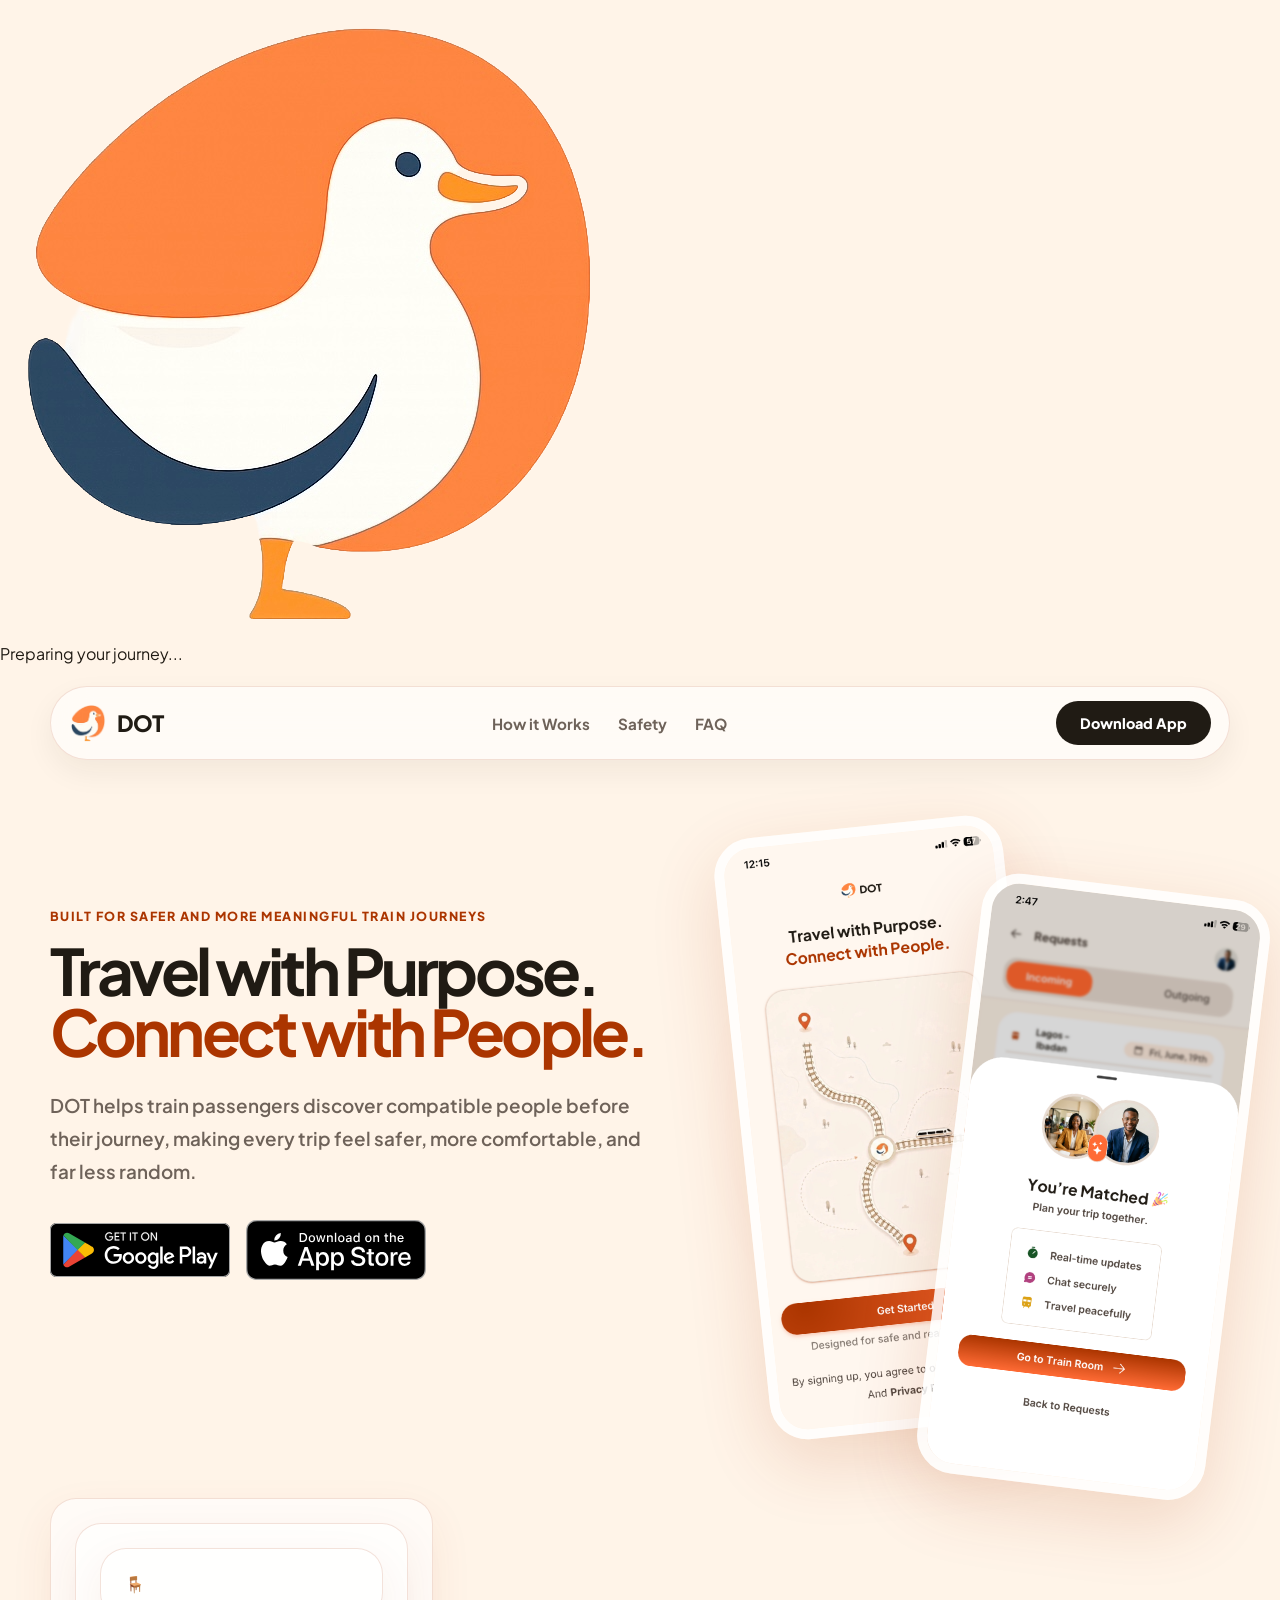
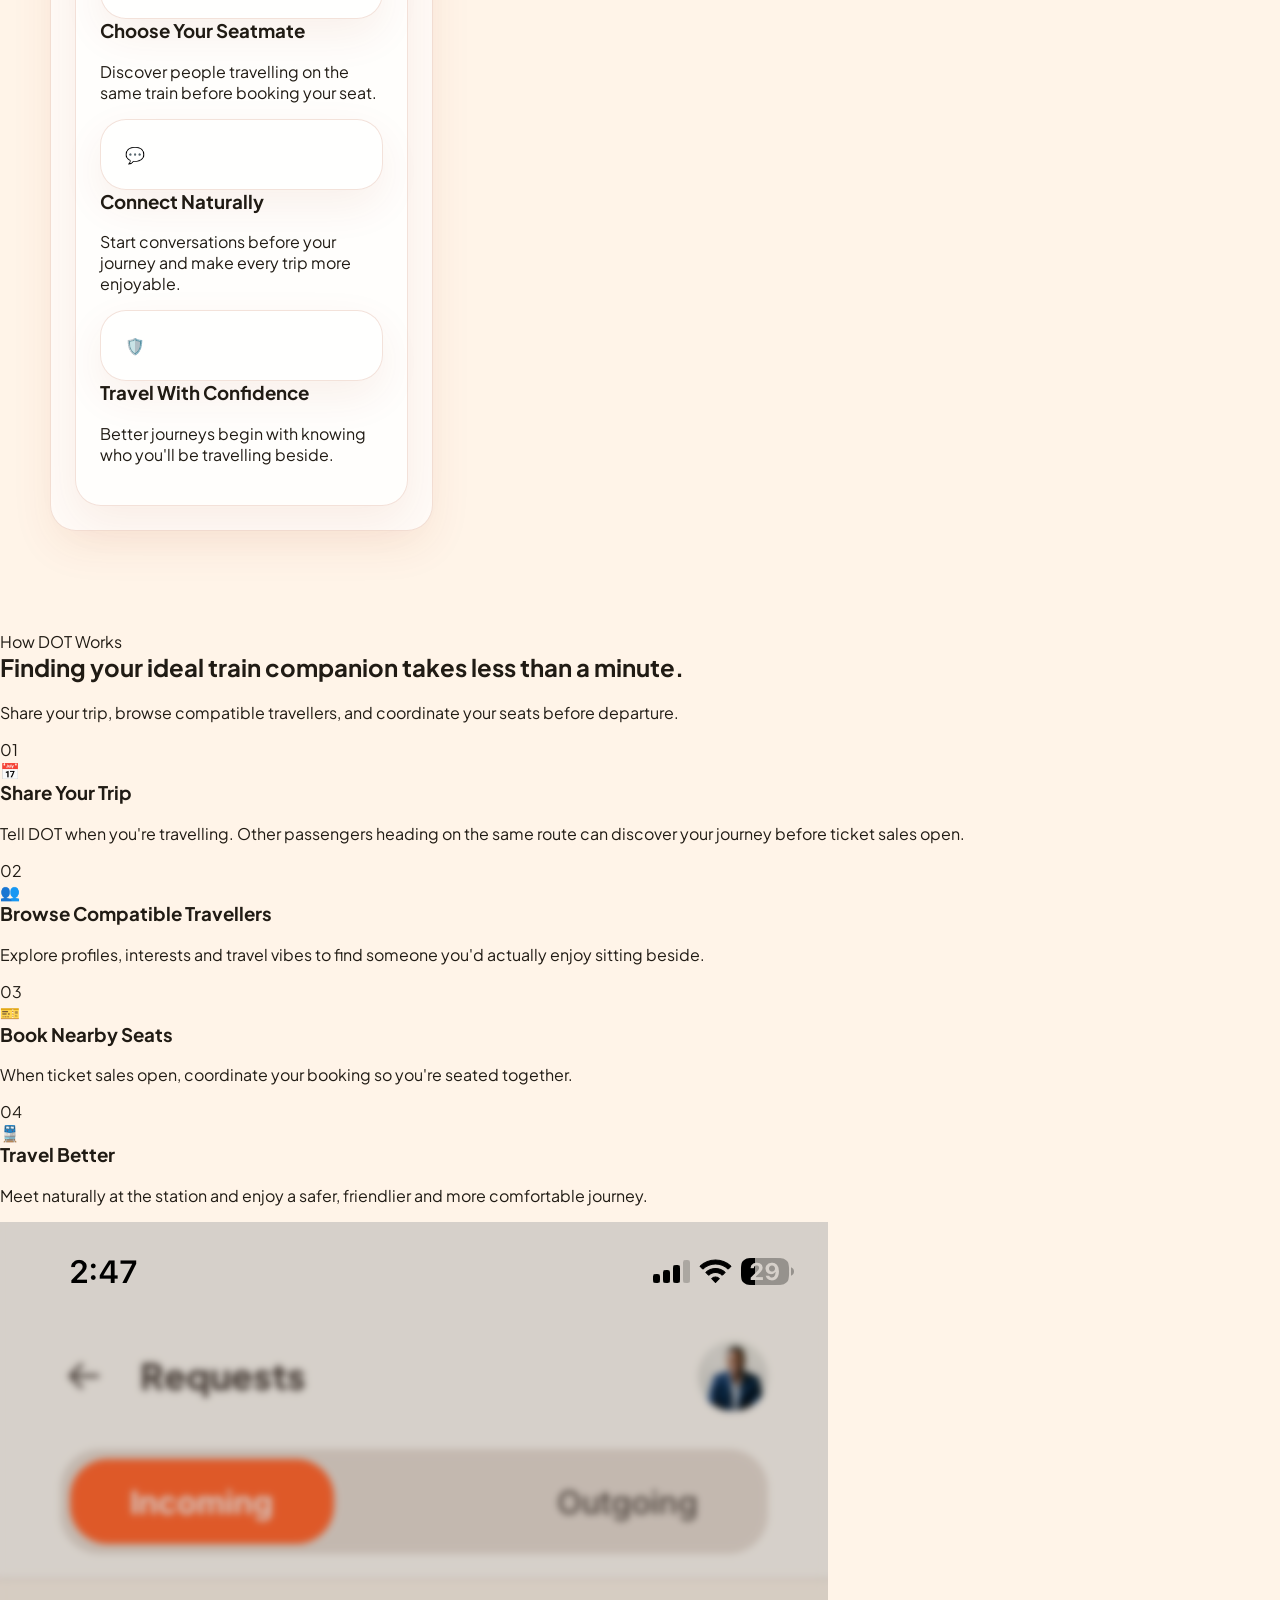
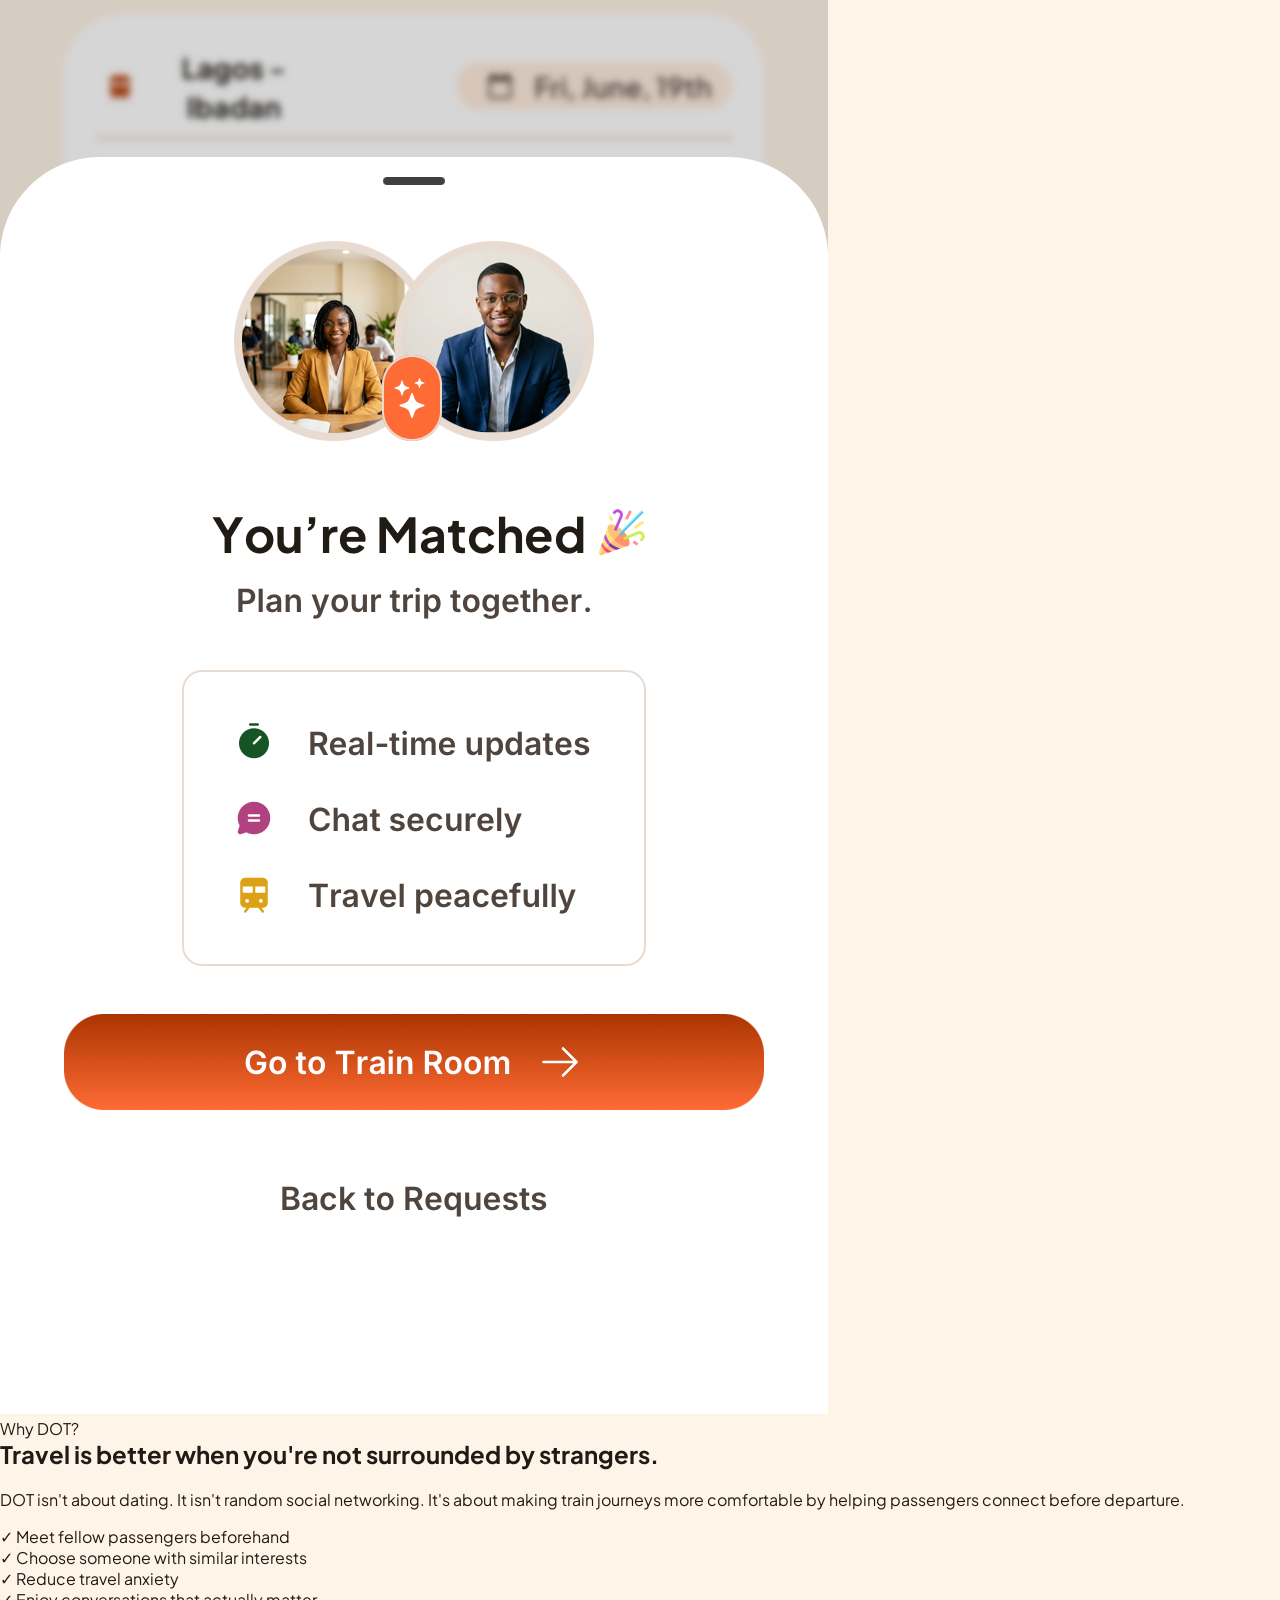
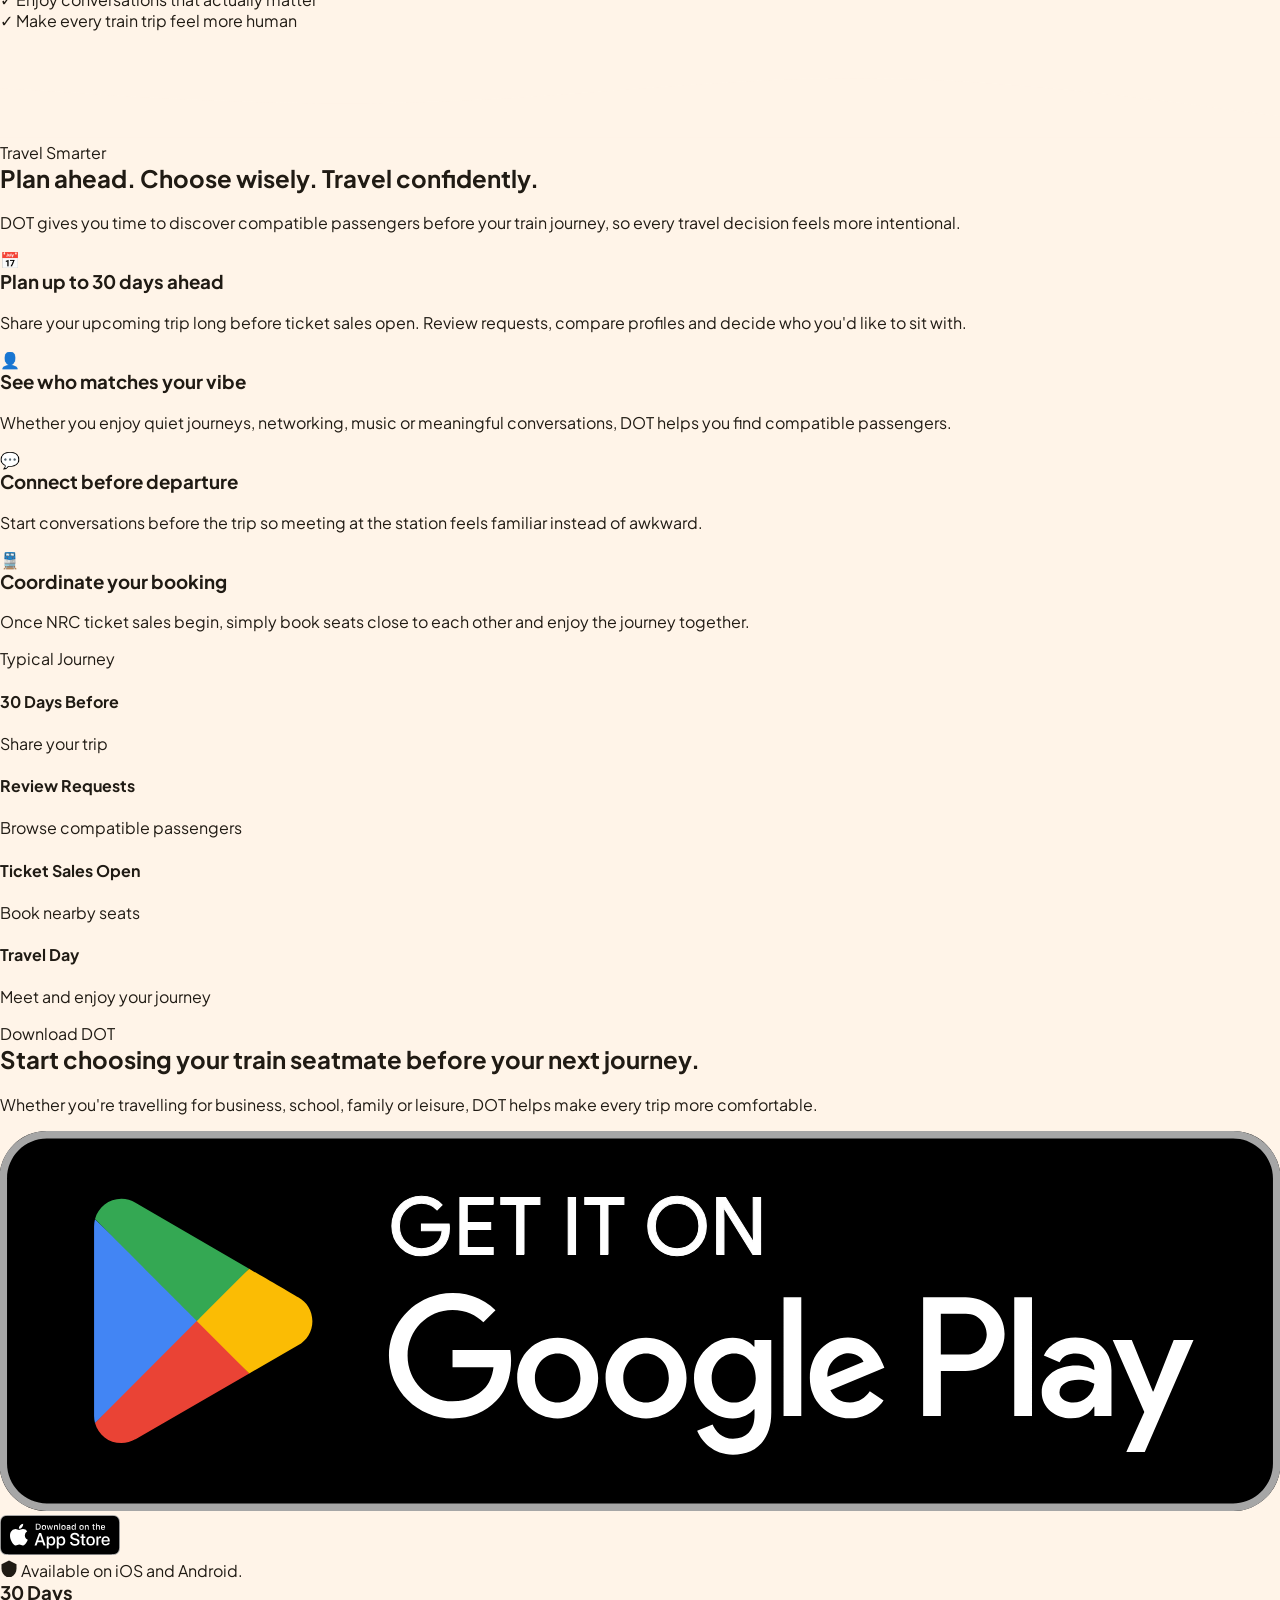
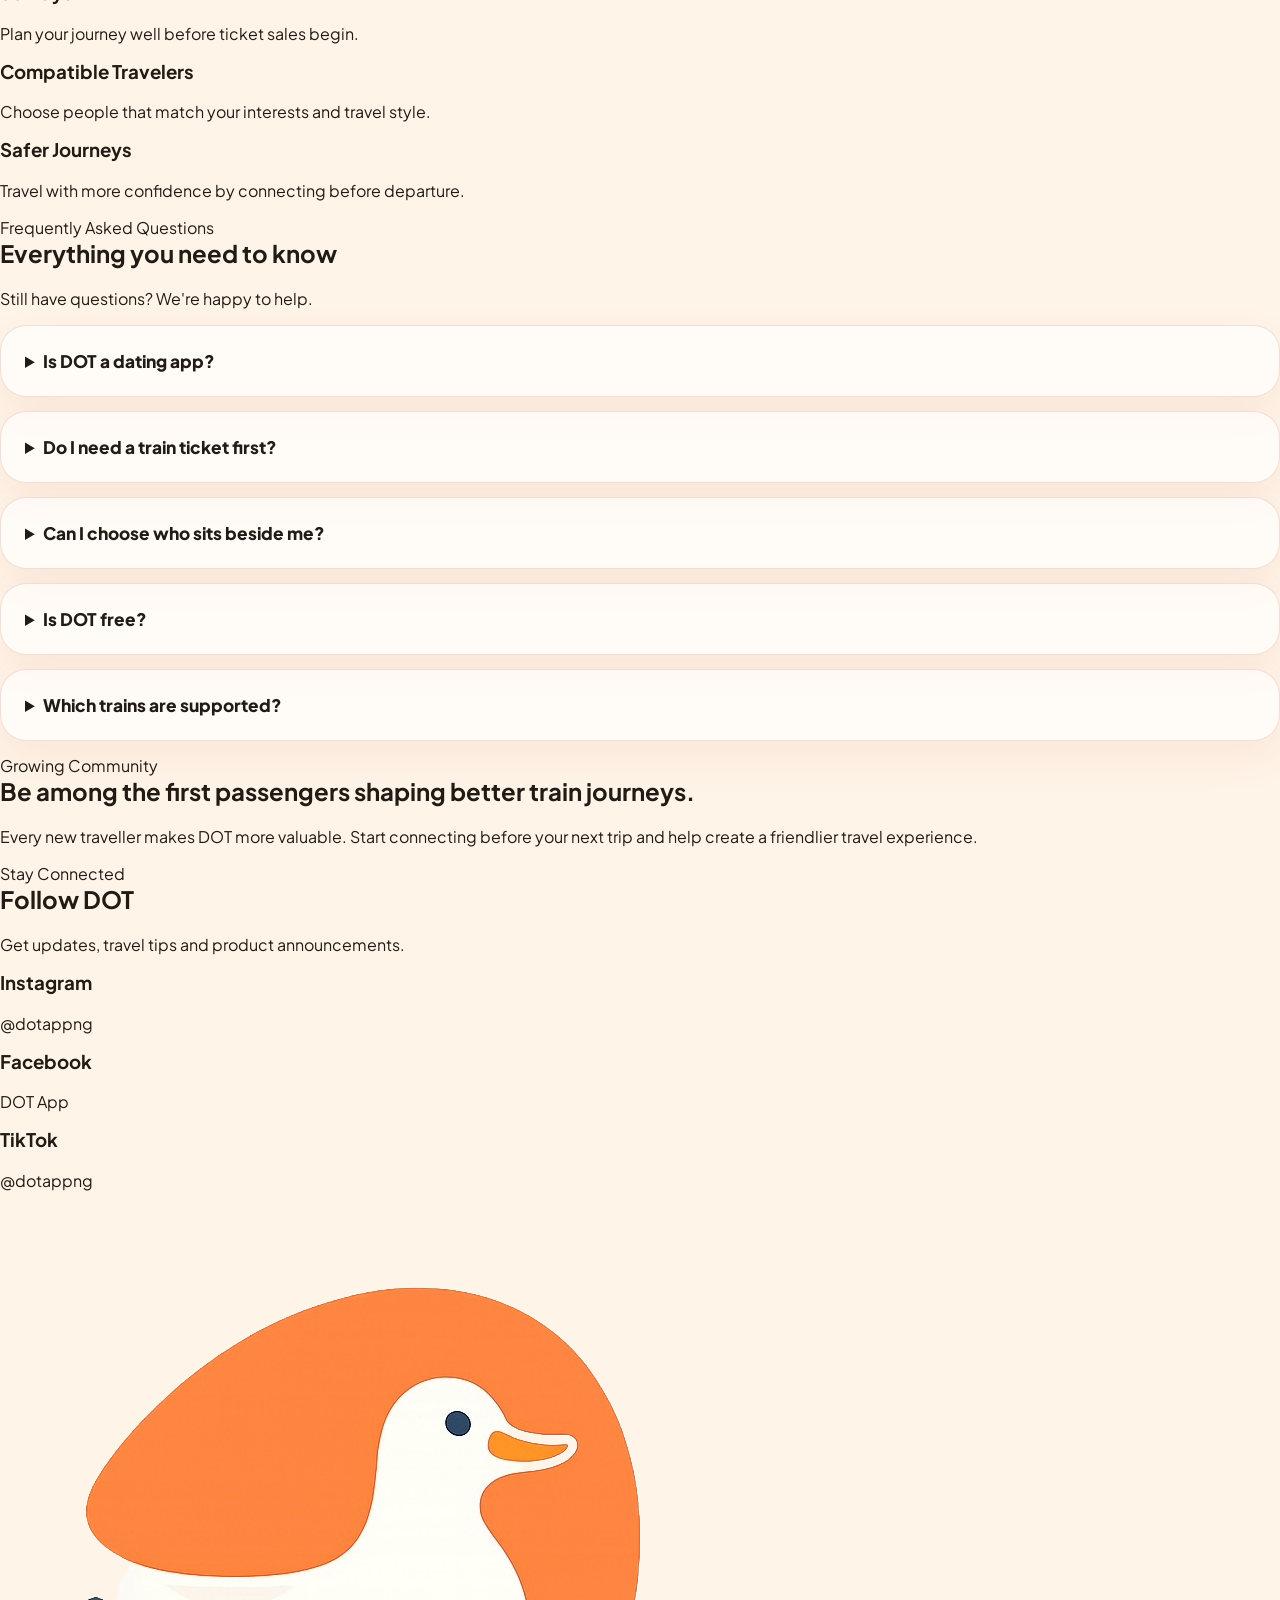
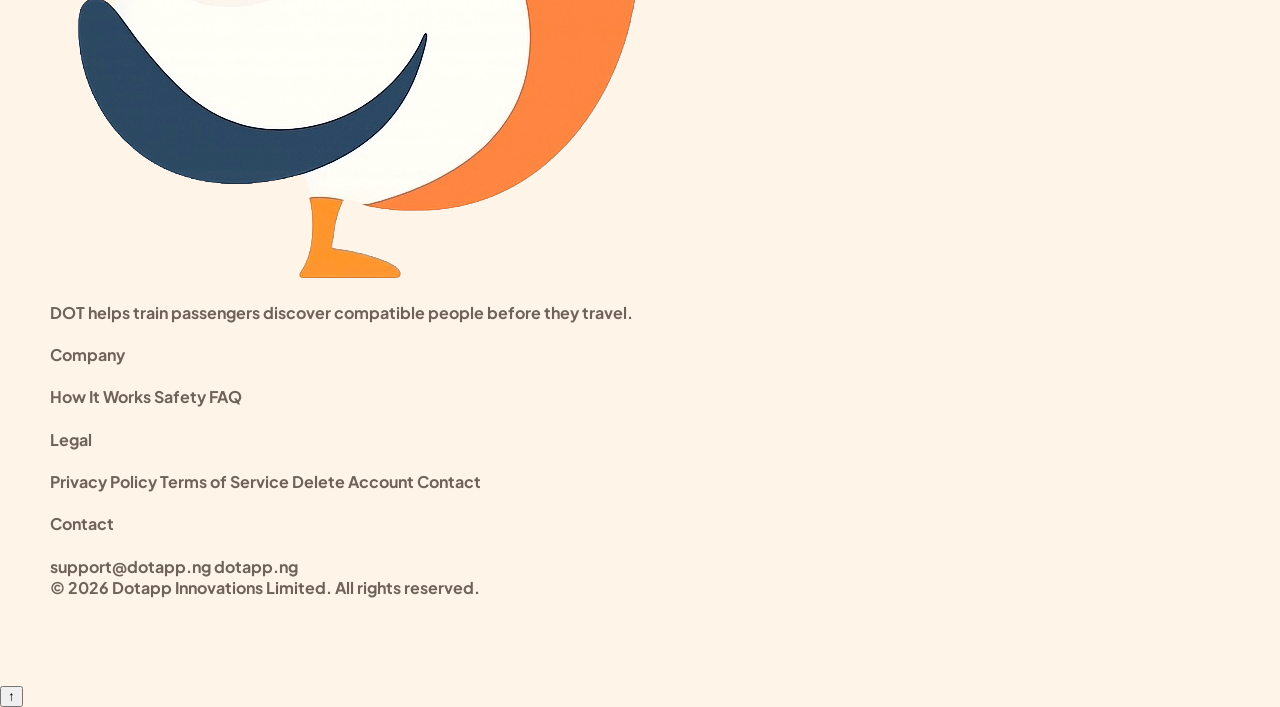
==== index.html @ 1518d81c "Update index.html" ====
<!DOCTYPE html>
<html lang="en">

<head>
    <meta charset="UTF-8">
    <meta name="viewport" content="width=device-width, initial-scale=1.0">

    <!-- =========================
         PRIMARY SEO
    ========================== -->

    <title>DOT | Meet Your Train Seatmate Before You Travel</title>

    <meta name="description"
        content="DOT helps train passengers discover compatible people before their trip. Travel safer, choose better company, and enjoy more comfortable journeys.">

    <meta name="keywords"
        content="DOT, During Our Trip, NRC, train travel Nigeria, travel companion, seatmate, Lagos Ibadan train, travel app">

    <meta name="author"
        content="Dotapp Innovations Limited">

    <meta name="robots"
        content="index,follow,max-image-preview:large">

    <link rel="canonical"
        href="https://dotapp.ng/">


    <!-- =========================
          Open Graph
    ========================== -->

    <meta property="og:type"
        content="website">

    <meta property="og:title"
        content="DOT | Meet Your Train Seatmate Before You Travel">

    <meta property="og:description"
        content="Choose compatible passengers before your train journey and travel with more confidence.">

    <meta property="og:url"
        content="https://dotapp.ng">

    <meta property="og:site_name"
        content="DOT">

    <meta property="og:image"
        content="https://dotapp.ng/social-preview.jpg">

    <meta property="og:image:width"
        content="1200">

    <meta property="og:image:height"
        content="630">

    <meta property="og:locale"
        content="en_NG">


    <!-- =========================
          Twitter Cards
    ========================== -->

    <meta name="twitter:card"
        content="summary_large_image">

    <meta name="twitter:title"
        content="DOT | Travel with Purpose">

    <meta name="twitter:description"
        content="Meet compatible train passengers before your journey.">

    <meta name="twitter:image"
        content="https://dotapp.ng/social-preview.jpg">


    <!-- =========================
         Theme
    ========================== -->

    <meta name="theme-color"
        content="#FF6B35">

    <meta name="apple-mobile-web-app-capable"
        content="yes">

    <meta name="apple-mobile-web-app-title"
        content="DOT">

    <meta name="apple-mobile-web-app-status-bar-style"
        content="default">


    <!-- =========================
        Fonts
    ========================== -->

    <link rel="preconnect"
        href="https://fonts.googleapis.com">

    <link rel="preconnect"
        href="https://fonts.gstatic.com"
        crossorigin>

    <link href="https://fonts.googleapis.com/css2?family=Plus+Jakarta+Sans:wght@400;500;600;700;800;900&display=swap"
        rel="stylesheet">


    <!-- =========================
        Performance
    ========================== -->

    <link rel="preload"
        href="dot-logo.png"
        as="image">

    <link rel="preload"
        href="dot-home.png"
        as="image">

    <link rel="preload"
        href="IMG_3780.PNG"
        as="image">

    <link rel="stylesheet"
        href="styles.css">


    <!-- =========================
       Schema.org
    ========================== -->

    <script type="application/ld+json">
{
"@context":"https://schema.org",
"@type":"SoftwareApplication",
"name":"DOT",
"alternateName":"During Our Trip",
"applicationCategory":"TravelApplication",
"operatingSystem":"Android,iOS",
"url":"https://dotapp.ng",
"logo":"https://dotapp.ng/dot-logo.png",
"description":"DOT lets train passengers discover compatible seatmates before their trip.",
"publisher":{
"@type":"Organization",
"name":"Dotapp Innovations Limited"
}
}
</script>

</head>

<body>


<!-- Scroll Progress -->

<div id="progress-bar"></div>


<!-- ===========================
 Premium Preloader
============================ -->

<div id="preloader">

    <div class="loader-wrapper">

        <img
            src="dot-logo.png"
            alt="DOT Logo"
            class="loader-logo">

        <div class="loader-track">

            <div class="loader-fill"></div>

        </div>

        <p class="loader-text">
            Preparing your journey...
        </p>

    </div>

</div>



<header class="nav">

    <a href="#"
        class="brand"
        aria-label="DOT Home">

        <img
            src="dot-logo.png"
            alt="DOT Logo">

        <span>DOT</span>

    </a>



    <nav class="desktop-menu">

        <a href="#how">How it Works</a>

        <a href="#safety">Safety</a>

        <a href="#faq">FAQ</a>

    </nav>



    <a
        href="#download"
        class="nav-cta">

        Download App

    </a>



    <button
        class="menu-toggle"
        aria-label="Toggle Menu">

        <span></span>
        <span></span>
        <span></span>

    </button>



    <div class="mobile-menu-overlay">

        <nav class="mobile-links">

            <a href="#how">How it Works</a>

            <a href="#safety">Safety</a>

            <a href="#faq">FAQ</a>

            <hr class="menu-divider">

            <a href="/privacy/">Privacy Policy</a>

            <a href="/terms/">Terms</a>

            <a href="/delete-account/">Delete Account</a>

            <a href="/contact/">Contact</a>

        </nav>

    </div>

</header>



<main>


<!-- ===========================
 HERO
=========================== -->

<section class="hero">

<div class="hero-copy reveal">

<p class="eyebrow">

Built for safer and more meaningful train journeys

</p>

<h1>

Travel with Purpose.

<span>

Connect with People.

</span>

</h1>

<p class="lead">

DOT helps train passengers discover compatible people before their journey, making every trip feel safer, more comfortable, and far less random.

</p>

<div class="store-buttons">

<a
href="https://play.google.com/store/apps/details?id=ng.dotapp"
target="_blank"
rel="noopener">

<img
src="play.svg"
alt="Download DOT on Google Play">

</a>

<a
href="https://apps.apple.com/app/dot-during-our-trip/id6782400157"
target="_blank"
rel="noopener">

<img
src="app.svg"
alt="Download DOT on the App Store">

</a>

</div>

</div>



<div class="phone-stage reveal">

<div class="glow"></div>

<div class="hero-blur hero-blur-one"></div>

<div class="hero-blur hero-blur-two"></div>

<img
class="phone phone-one"
src="dot-home.png"
alt="DOT Home Screen">

<img
class="phone phone-two"
src="IMG_3780.PNG"
alt="DOT Match Screen">

</div>

</section>
<!-- ===================================================
 TRUST STRIP
==================================================== -->

<section class="trust-strip reveal">

    <div class="container">

        <div class="trust-grid">

            <article class="trust-card stagger">
                <div class="trust-icon">
                    🪑
                </div>

                <h3>Choose Your Seatmate</h3>

                <p>
                    Discover people travelling on the same train before booking your seat.
                </p>

            </article>

            <article class="trust-card stagger">

                <div class="trust-icon">
                    💬
                </div>

                <h3>Connect Naturally</h3>

                <p>
                    Start conversations before your journey and make every trip more enjoyable.
                </p>

            </article>

            <article class="trust-card stagger">

                <div class="trust-icon">
                    🛡️
                </div>

                <h3>Travel With Confidence</h3>

                <p>
                    Better journeys begin with knowing who you'll be travelling beside.
                </p>

            </article>

        </div>

    </div>

</section>


<!-- ===================================================
 HOW IT WORKS
==================================================== -->

<section
id="how"
class="how-section">

<div class="container">

<div class="section-header reveal">

<span class="section-tag">

How DOT Works

</span>

<h2>

Finding your ideal train companion
takes less than a minute.

</h2>

<p>

Share your trip, browse compatible travellers, and coordinate your seats before departure.

</p>

</div>



<div class="steps-grid">

<!-- STEP 1 -->

<article class="step-card reveal stagger">

<div class="step-number">

01

</div>

<div class="step-icon">

📅

</div>

<h3>

Share Your Trip

</h3>

<p>

Tell DOT when you're travelling. Other passengers heading on the same route can discover your journey before ticket sales open.

</p>

</article>



<!-- STEP 2 -->

<article class="step-card reveal stagger">

<div class="step-number">

02

</div>

<div class="step-icon">

👥

</div>

<h3>

Browse Compatible Travellers

</h3>

<p>

Explore profiles, interests and travel vibes to find someone you'd actually enjoy sitting beside.

</p>

</article>



<!-- STEP 3 -->

<article class="step-card reveal stagger">

<div class="step-number">

03

</div>

<div class="step-icon">

🎫

</div>

<h3>

Book Nearby Seats

</h3>

<p>

When ticket sales open, coordinate your booking so you're seated together.

</p>

</article>



<!-- STEP 4 -->

<article class="step-card reveal stagger">

<div class="step-number">

04

</div>

<div class="step-icon">

🚆

</div>

<h3>

Travel Better

</h3>

<p>

Meet naturally at the station and enjoy a safer, friendlier and more comfortable journey.

</p>

</article>

</div>

</div>

</section>



<!-- ===================================================
 WHY DOT
==================================================== -->

<section class="why-dot">

<div class="container">

<div class="why-grid">

<div class="why-image reveal">

<img
src="IMG_3780.PNG"
alt="DOT App">

</div>



<div class="why-content reveal">

<span class="section-tag">

Why DOT?

</span>

<h2>

Travel is better when
you're not surrounded by strangers.

</h2>

<p>

DOT isn't about dating.

It isn't random social networking.

It's about making train journeys more comfortable by helping passengers connect before departure.

</p>

<div class="benefits">

<div class="benefit">

<span>✓</span>

Meet fellow passengers beforehand

</div>

<div class="benefit">

<span>✓</span>

Choose someone with similar interests

</div>

<div class="benefit">

<span>✓</span>

Reduce travel anxiety

</div>

<div class="benefit">

<span>✓</span>

Enjoy conversations that actually matter

</div>

<div class="benefit">

<span>✓</span>

Make every train trip feel more human

</div>

</div>

</div>

</div>

</div>

</section>



<!-- ===================================================
 PREMIUM SECTION DIVIDER
==================================================== -->

<div class="section-wave">

<svg
viewBox="0 0 1440 120"
preserveAspectRatio="none">

<path
fill="#FFF4E8"
d="M0,64L80,69.3C160,75,320,85,480,80C640,75,800,53,960,53.3C1120,53,1280,75,1360,85.3L1440,96L1440,120L1360,120C1280,120,1120,120,960,120C800,120,640,120,480,120C320,120,160,120,80,120L0,120Z">

</path>

</svg>

</div>
<!-- ===================================================
SAFETY SECTION
==================================================== -->

<section id="safety" class="safety-section">

<div class="container">

<div class="section-header reveal">

<span class="section-tag">

Travel Smarter

</span>

<h2>

Plan ahead.
Choose wisely.
Travel confidently.

</h2>

<p>

DOT gives you time to discover compatible passengers before your train journey, so every travel decision feels more intentional.

</p>

</div>



<div class="safety-grid">

<div class="safety-copy reveal">

<div class="feature-item">

<div class="feature-icon">

📅

</div>

<div>

<h3>

Plan up to 30 days ahead

</h3>

<p>

Share your upcoming trip long before ticket sales open. Review requests, compare profiles and decide who you'd like to sit with.

</p>

</div>

</div>



<div class="feature-item">

<div class="feature-icon">

👤

</div>

<div>

<h3>

See who matches your vibe

</h3>

<p>

Whether you enjoy quiet journeys, networking, music or meaningful conversations, DOT helps you find compatible passengers.

</p>

</div>

</div>



<div class="feature-item">

<div class="feature-icon">

💬

</div>

<div>

<h3>

Connect before departure

</h3>

<p>

Start conversations before the trip so meeting at the station feels familiar instead of awkward.

</p>

</div>

</div>



<div class="feature-item">

<div class="feature-icon">

🚆

</div>

<div>

<h3>

Coordinate your booking

</h3>

<p>

Once NRC ticket sales begin, simply book seats close to each other and enjoy the journey together.

</p>

</div>

</div>

</div>



<div class="timeline-card reveal">

<span class="timeline-label">

Typical Journey

</span>

<div class="timeline">

<div class="timeline-step active">

<div class="dot"></div>

<h4>

30 Days Before

</h4>

<p>

Share your trip

</p>

</div>



<div class="timeline-step">

<div class="dot"></div>

<h4>

Review Requests

</h4>

<p>

Browse compatible passengers

</p>

</div>



<div class="timeline-step">

<div class="dot"></div>

<h4>

Ticket Sales Open

</h4>

<p>

Book nearby seats

</p>

</div>



<div class="timeline-step">

<div class="dot"></div>

<h4>

Travel Day

</h4>

<p>

Meet and enjoy your journey

</p>

</div>

</div>

</div>

</div>

</div>

</section>



<!-- ===================================================
DOWNLOAD SECTION
==================================================== -->

<section id="download" class="download-section">

<div class="download-bg"></div>

<div class="container">

<div class="download-card reveal">

<span class="section-tag">

Download DOT

</span>

<h2>

Start choosing your train seatmate before your next journey.

</h2>

<p>

Whether you're travelling for business, school, family or leisure, DOT helps make every trip more comfortable.

</p>

<div class="download-buttons">

<a
href="https://play.google.com/store/apps/details?id=ng.dotapp"
target="_blank"
rel="noopener">

<img
src="play.svg"
alt="Get DOT on Google Play">

</a>



<a
href="https://apps.apple.com/app/dot-during-our-trip/id6782400157"
target="_blank"
rel="noopener">

<img
src="app.svg"
alt="Download on the App Store">

</a>

</div>



<div class="download-note">

<svg width="18" height="18" viewBox="0 0 24 24" fill="currentColor">

<path d="M12 2L2 7v6c0 5.5 3.8 10.7 10 12 6.2-1.3 10-6.5 10-12V7L12 2z"/>

</svg>

<span>

Available on iOS and Android.

</span>

</div>

</div>

</div>

</section>



<!-- ===================================================
APP HIGHLIGHTS
==================================================== -->

<section class="highlights">

<div class="container">

<div class="highlight-grid">

<div class="highlight reveal">

<h3>

30 Days

</h3>

<p>

Plan your journey well before ticket sales begin.

</p>

</div>



<div class="highlight reveal">

<h3>

Compatible Travelers

</h3>

<p>

Choose people that match your interests and travel style.

</p>

</div>



<div class="highlight reveal">

<h3>

Safer Journeys

</h3>

<p>

Travel with more confidence by connecting before departure.

</p>

</div>

</div>

</div>

</section>
<!-- ===================================================
FAQ
==================================================== -->

<section id="faq" class="faq-section">

    <div class="container">

        <div class="section-header reveal">

            <span class="section-tag">

                Frequently Asked Questions

            </span>

            <h2>

                Everything you need to know

            </h2>

            <p>

                Still have questions? We're happy to help.

            </p>

        </div>



        <div class="faq-list">

            <details class="faq-item reveal">

                <summary>

                    Is DOT a dating app?

                </summary>

                <p>

                    No. DOT is a travel coordination platform that helps train passengers discover compatible people before their journey.

                </p>

            </details>



            <details class="faq-item reveal">

                <summary>

                    Do I need a train ticket first?

                </summary>

                <p>

                    No. In fact, DOT works best before booking. You can share your upcoming trip, review requests and decide who you'd like to travel with before NRC ticket sales begin.

                </p>

            </details>



            <details class="faq-item reveal">

                <summary>

                    Can I choose who sits beside me?

                </summary>

                <p>

                    Yes. DOT allows passengers to coordinate before booking so they can reserve nearby seats once ticket sales open.

                </p>

            </details>



            <details class="faq-item reveal">

                <summary>

                    Is DOT free?

                </summary>

                <p>

                    Yes. Downloading and using DOT is completely free.

                </p>

            </details>



            <details class="faq-item reveal">

                <summary>

                    Which trains are supported?

                </summary>

                <p>

                    DOT currently focuses on NRC passenger train journeys, beginning with popular routes such as Lagos–Ibadan, with support for additional routes planned.

                </p>

            </details>

        </div>

    </div>

</section>



<!-- ===================================================
SOCIAL PROOF
==================================================== -->

<section class="community-section">

    <div class="container">

        <div class="community-card reveal">

            <span class="section-tag">

                Growing Community

            </span>

            <h2>

                Be among the first passengers shaping better train journeys.

            </h2>

            <p>

                Every new traveller makes DOT more valuable. Start connecting before your next trip and help create a friendlier travel experience.

            </p>

        </div>

    </div>

</section>



<!-- ===================================================
FOLLOW DOT
==================================================== -->

<section class="follow-section">

    <div class="container">

        <div class="section-header reveal">

            <span class="section-tag">

                Stay Connected

            </span>

            <h2>

                Follow DOT

            </h2>

            <p>

                Get updates, travel tips and product announcements.

            </p>

        </div>



        <div class="social-grid">

            <a href="https://instagram.com/dotappng"
                target="_blank"
                class="social-card reveal">

                <div class="social-icon">

                    <i class="fa-brands fa-instagram"></i>

                </div>

                <h3>Instagram</h3>

                <p>@dotappng</p>

            </a>



            <a href="https://facebook.com/dotappng"
                target="_blank"
                class="social-card reveal">

                <div class="social-icon">

                    <i class="fa-brands fa-facebook-f"></i>

                </div>

                <h3>Facebook</h3>

                <p>DOT App</p>

            </a>



            <a href="https://www.tiktok.com/@dotappng"
                target="_blank"
                class="social-card reveal">

                <div class="social-icon">

                    <i class="fa-brands fa-tiktok"></i>

                </div>

                <h3>TikTok</h3>

                <p>@dotappng</p>

            </a>

        </div>

    </div>

</section>



<!-- ===================================================
FOOTER
==================================================== -->

<footer>

    <div class="container">

        <div class="footer-grid">

            <div>

                <img
                    src="dot-logo.png"
                    alt="DOT Logo"
                    class="footer-logo">

                <p>

                    DOT helps train passengers discover compatible people before they travel.

                </p>

            </div>



            <div>

                <h4>

                    Company

                </h4>

                <a href="#how">

                    How It Works

                </a>

                <a href="#safety">

                    Safety

                </a>

                <a href="#faq">

                    FAQ

                </a>

            </div>



            <div>

                <h4>

                    Legal

                </h4>

                <a href="/privacy/">

                    Privacy Policy

                </a>

                <a href="/terms/">

                    Terms of Service

                </a>

                <a href="/delete-account/">

                    Delete Account

                </a>

                <a href="/contact/">

                    Contact

                </a>

            </div>



            <div>

                <h4>

                    Contact

                </h4>

                <a href="mailto:support@dotapp.ng">

                    support@dotapp.ng

                </a>

                <a href="https://dotapp.ng">

                    dotapp.ng

                </a>

            </div>

        </div>



        <div class="footer-bottom">

            <p>

                © 2026 Dotapp Innovations Limited. All rights reserved.

            </p>

        </div>

    </div>

</footer>



<!-- ===================================================
BACK TO TOP
==================================================== -->

<button
id="backToTop"
aria-label="Back to Top">

↑

</button>



<!-- ===================================================
SCRIPT FILE
==================================================== -->

<script
src="script.js"
defer>

</script>

</main>

</body>

</html>
---- styles.css ----
:root{
  --orange:#FF6B35;
  --burnt:#AB3500;
  --cream:#FFF4E8;
  --text:#201B14;
  --muted:#6E6259;
  --card:#FFFFFF;
  --soft:#FFE5D8;
  --line:rgba(171,53,0,.14);
  --shadow:0 24px 70px rgba(171,53,0,.16);
  --radius:32px;
}
*{box-sizing:border-box}
html{scroll-behavior:smooth}
body{
  margin:0;
  font-family:"Plus Jakarta Sans",system-ui,-apple-system,BlinkMacSystemFont,"Segoe UI",sans-serif;
  background:var(--cream);
  color:var(--text);
}
a{color:inherit;text-decoration:none}

/* --- Floating Navigation Card --- */
.nav{
  width:min(1180px,calc(100% - 40px));
  margin:22px auto 0;
  display:flex;
  align-items:center;
  justify-content:space-between;
  padding:14px 18px;
  background:rgba(255,255,255,.62);
  border:1px solid var(--line);
  border-radius:999px;
  backdrop-filter:blur(18px);
  -webkit-backdrop-filter:blur(18px);
  position:sticky;
  top:16px;
  z-index:999;
  box-shadow:0 12px 30px rgba(32,27,20,.06);
}
.brand{display:flex;align-items:center;gap:10px;font-weight:800;font-size:1.4rem;letter-spacing:-.03em}
.brand img{width:38px;height:38px;object-fit:contain}

/* Targets desktop navigation specifically */
.nav nav.desktop-menu{display:flex;gap:28px;color:var(--muted);font-weight:700;font-size:.95rem}

.nav-cta,.primary-btn,.secondary-btn{
  display:inline-flex;align-items:center;justify-content:center;
  min-height:54px;padding:0 24px;border-radius:999px;font-weight:800;
}
.nav-cta{background:var(--text);color:#fff;min-height:44px;font-size:.9rem}

/* --- NEW: Mobile Menu Hamburger Toggle Trigger --- */
.menu-toggle {
  display: none; /* Hidden on desktop */
  flex-direction: column;
  gap: 5px;
  background: none;
  border: none;
  cursor: pointer;
  padding: 8px;
  z-index: 1001; /* Renders cleanly above overlay panel */
}
.menu-toggle span {
  display: block;
  width: 22px;
  height: 2.5px;
  background-color: var(--text);
  border-radius: 999px;
  transition: transform 0.3s ease, opacity 0.3s ease;
}

/* --- NEW: Mobile Dynamic Drawer Overlay --- */
.mobile-menu-overlay {
  position: fixed;
  top: 82px; /* Sits directly beneath your floating navbar profile */
  left: 50%;
  transform: translateX(-50%) translateY(-15px);
  width: min(1180px, calc(100% - 40px));
  background: rgba(255, 255, 255, 0.96);
  border: 1px solid var(--line);
  border-radius: 28px;
  padding: 36px 24px;
  box-shadow: var(--shadow);
  backdrop-filter: blur(20px);
  -webkit-backdrop-filter: blur(20px);
  opacity: 0;
  visibility: hidden;
  transition: opacity 0.3s ease, transform 0.3s ease, visibility 0.3s ease;
  z-index: 1000;
}
.mobile-links {
  display: flex;
  flex-direction: column;
  gap: 22px;
  text-align: center;
  font-size: 1.1rem;
  font-weight: 700;
  color: var(--text);
}
.menu-divider {
  border: none;
  border-top: 1px solid var(--line);
  width: 100%;
  margin: 8px 0;
}
.mobile-links a {
  padding: 6px 0;
  transition: color 0.2s ease;
}
.mobile-links a:hover {
  color: var(--burnt);
}

/* Toggle Interaction Animation Performance Parameters */
.mobile-menu-overlay.is-active {
  opacity: 1;
  visibility: visible;
  transform: translateX(-50%) translateY(0);
}
.menu-toggle.is-active span:nth-child(1) {
  transform: translateY(7.5px) rotate(45deg);
}
.menu-toggle.is-active span:nth-child(2) {
  opacity: 0;
}
.menu-toggle.is-active span:nth-child(3) {
  transform: translateY(-7.5px) rotate(-45deg);
}

/* --- Hero Layout (Side-by-Side Grid columns for Desktop view) --- */
.hero{
  width:min(1180px,calc(100% - 40px));
  margin:68px auto 90px;
  display:grid;
  grid-template-columns:1.1fr 0.9fr;
  gap:50px;
  align-items:center;
}
.hero-copy{
  position:relative;
  z-index:3;
}
.eyebrow{color:var(--burnt);font-weight:800;text-transform:uppercase;letter-spacing:.12em;font-size:.78rem;margin:0 0 16px}
h1,h2,h3,p{margin-top:0}
h1{font-size:clamp(3.2rem,5vw,4.8rem);line-height:.96;letter-spacing:-.06em;margin-bottom:26px}
h1 span{color:var(--burnt)}
.lead{font-size:1.18rem;line-height:1.75;color:var(--muted);max-width:600px;font-weight:600}
.hero-actions{display:flex;gap:14px;flex-wrap:wrap;margin-top:32px}.center{justify-content:center}
.primary-btn{background:linear-gradient(135deg,var(--burnt),var(--orange));color:#fff;box-shadow:0 18px 32px rgba(255,107,53,.28)}
.secondary-btn{background:rgba(255,255,255,.72);border:1px solid var(--line);color:var(--text)}
.small-note{font-size:.9rem;color:var(--muted);margin-top:16px}

/* --- Phone Stage Graphics Layout Frame --- */
.phone-stage{
  position:relative;
  display:flex;
  gap:24px;
  justify-content:center;
  align-items:center;
  flex-wrap:wrap;
  padding:20px;
  z-index:1;
  min-height:580px; 
}
.glow{position:absolute;width:470px;height:470px;background:radial-gradient(circle,var(--orange),transparent 68%);filter:blur(50px);opacity:.22}
.phone{position:absolute;width:min(290px,42vw);border-radius:38px;box-shadow:var(--shadow);border:10px solid rgba(255,255,255,.85)}
.phone-one{transform:rotate(-6deg) translateX(-90px)}
.phone-two{transform:rotate(7deg) translate(125px,54px)}

.trust-strip,.section,.feature-split,.download-panel,footer{width:min(1180px,calc(100% - 40px));margin-left:auto;margin-right:auto}
.trust-strip{display:grid;grid-template-columns:repeat(3,1fr);gap:16px;margin-bottom:100px}
.trust-strip div,.card,details{background:rgba(255,255,255,.64);border:1px solid var(--line);border-radius:26px;padding:24px;box-shadow:0 16px 44px rgba(171,53,0,.07)}
.trust-strip strong,.trust-strip span{display:block}.trust-strip strong{font-size:1.05rem;margin-bottom:6px}.trust-strip span{color:var(--muted);line-height:1.55}
.section{padding:70px 0}
.section-head{max-width:720px;margin-bottom:32px}
.section h2,.feature-split h2,.download-panel h2{font-size:clamp(2rem,4vw,3.5rem);line-height:1.05;letter-spacing:-.06em;margin-bottom:18px}
.section-head p:not(.eyebrow),.feature-split p,.download-panel p{color:var(--muted);line-height:1.7;font-weight:600}
.cards{display:grid;gap:18px}.three{grid-template-columns:repeat(3,1fr)}.two{grid-template-columns:repeat(2,1fr)}
.card{padding:32px}
.step{display:inline-flex;background:rgba(255,107,53,.12);color:var(--burnt);font-weight:900;border-radius:999px;padding:8px 12px;margin-bottom:34px}.card h3{font-size:1.45rem;letter-spacing:-.04em}.card p{color:var(--muted);line-height:1.75;font-weight:600}.large{min-height:230px}
.feature-split{margin-top:60px;margin-bottom:80px;padding:52px;background:var(--text);color:#fff;border-radius:var(--radius);display:grid;grid-template-columns:1fr 1fr;gap:36px;align-items:center;box-shadow:var(--shadow)}
.feature-split p{color:rgba(255,255,255,.72)}.safety-list{display:grid;gap:14px}.safety-list div{background:rgba(255,255,255,.08);border:1px solid rgba(255,255,255,.12);padding:18px 20px;border-radius:20px;font-weight:800}.safety-list span{color:var(--orange);margin-right:10px}
.soft{background:rgba(255,107,53,.08);border-radius:var(--radius);padding:54px;margin-bottom:80px}

/* --- Section 2 Download Card --- */
.download-panel{
  text-align:center;
  background:#fff;
  border:1px solid var(--line);
  border-radius:40px;
  padding:62px 26px;
  box-shadow:var(--shadow);
}
.download-panel > img{width:88px;height:88px;object-fit:contain;margin-bottom:18px}
.download-panel p{max-width:620px;margin:0 auto 32px;}

/* --- Uniform Store App Download Buttons --- */
.store-buttons{
  display:flex;
  flex-direction:row; 
  align-items:center;
  gap:16px;
}
.store-buttons a{
  display:flex;
  justify-content:center;
  align-items:center;
  width:180px; 
}
.store-buttons img{
  width:100%; 
  height:auto;
  display:block;
}
.hero .store-buttons{
  margin-top:32px;
  margin-bottom:48px; 
}
.download-panel .store-buttons{
  justify-content:center;
  margin-top:32px;
}

.faq{padding-bottom:40px}details{margin-bottom:14px}summary{cursor:pointer;font-weight:800;font-size:1.08rem}details p{color:var(--muted);line-height:1.7;font-weight:600;margin:14px 0 0}
footer{padding:52px 0 70px;display:flex;align-items:center;justify-content:space-between;gap:18px;color:var(--muted);font-weight:700}.footer-brand img{width:34px;height:34px}.footer-links{display:flex;gap:18px;flex-wrap:wrap}

/* --- Tablets & Medium Scale Screens Breakpoint --- */
@media (max-width:960px){
  .nav nav.desktop-menu{display:none} /* Hides the inline list menu links */
  .nav-cta{display:none} /* Hides header CTA on tablet/mobile views */
  .menu-toggle{display:flex} /* Instantly shows hamburger trigger */
  
  .hero{grid-template-columns:1fr;margin-top:44px;gap:20px}
  .phone-stage{min-height:560px}
  .trust-strip,.three,.two,.feature-split{grid-template-columns:1fr}
  .feature-split{padding:32px}
  footer{flex-direction:column;text-align:center}
  .phone-one{transform:rotate(-5deg) translateX(-70px)}
  .phone-two{transform:rotate(6deg) translate(80px,70px)}
  .hero .store-buttons{justify-content:center}
}

/* --- Mobile Phone Scale Smart Views Layout --- */
@media (max-width:560px){
  .nav,.hero,.trust-strip,.section,.feature-split,.download-panel,footer{width:min(100% - 28px,1180px)}
  .nav{
    padding:10px 12px;
    position:sticky;
    top:16px;
  }
  .mobile-menu-overlay {
    width: calc(100% - 28px);
    top: 68px; /* Perfectly realigns overlay dropdown panel anchor coordinates */
  }
  .hero{margin-bottom:40px}
  h1{font-size:3.35rem}
  .lead{font-size:1.02rem}
  .hero-actions{flex-direction:column}
  .primary-btn,.secondary-btn{width:100%}
  
  /* Retains visible boundaries so mockups don't crop at the base */
  .phone-stage{min-height:430px;padding:28px 0;overflow:visible}
  .phone{width:205px;border-radius:30px;border-width:7px}
  .phone-one{transform:rotate(-5deg) translateX(-55px)}
  .phone-two{transform:rotate(7deg) translate(62px,55px)}
  .trust-strip{margin-bottom:50px}
  .section{padding:44px 0}
  .card{padding:24px}
  .soft{padding:24px}
  .download-panel{padding:44px 18px}
  .footer-links{justify-content:center}
  
  .store-buttons{
    flex-direction:column; 
    align-items:center;
    gap:14px;
  }
  .store-buttons a{
    width:210px; 
  }
  .store-buttons img{
    width:100%;
    height:auto;
  }
}

/* --- Prevent Horizontal Frame Trembling --- */
html, body {
  max-width: 100%;
}
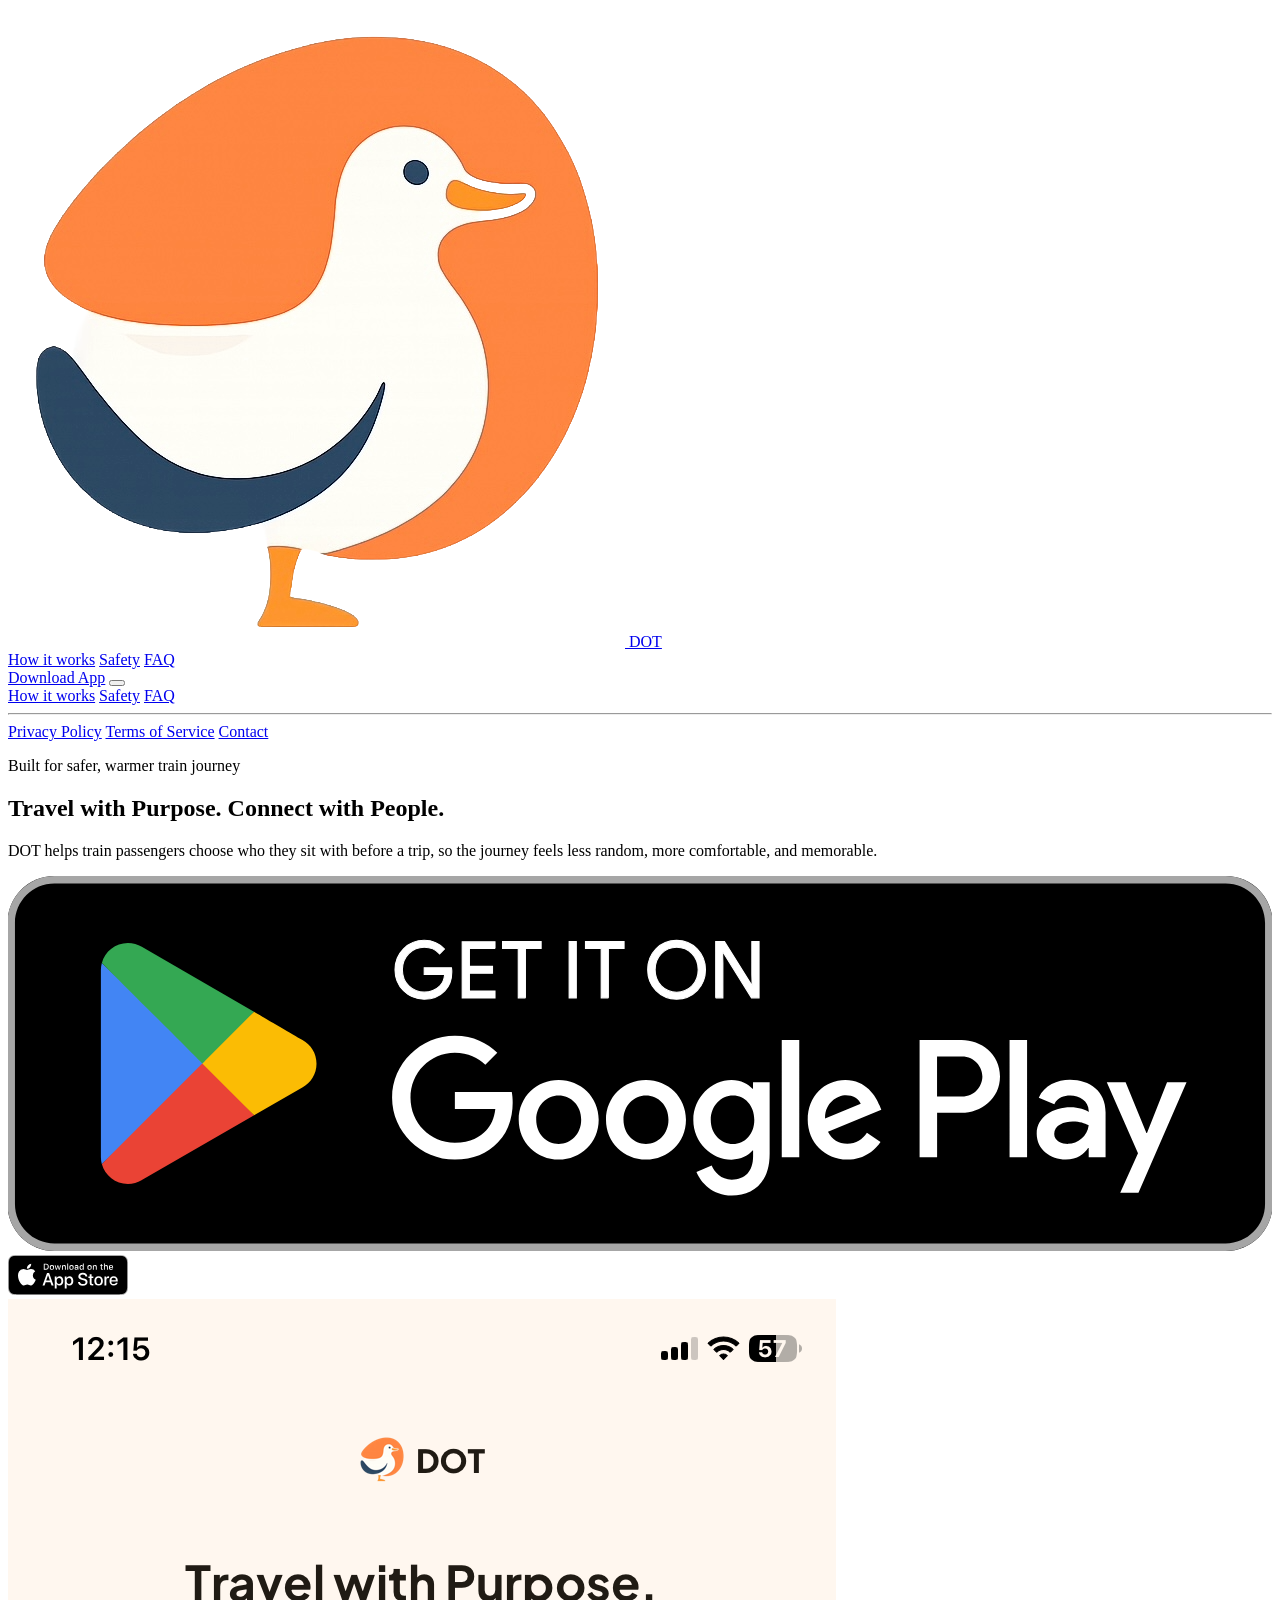
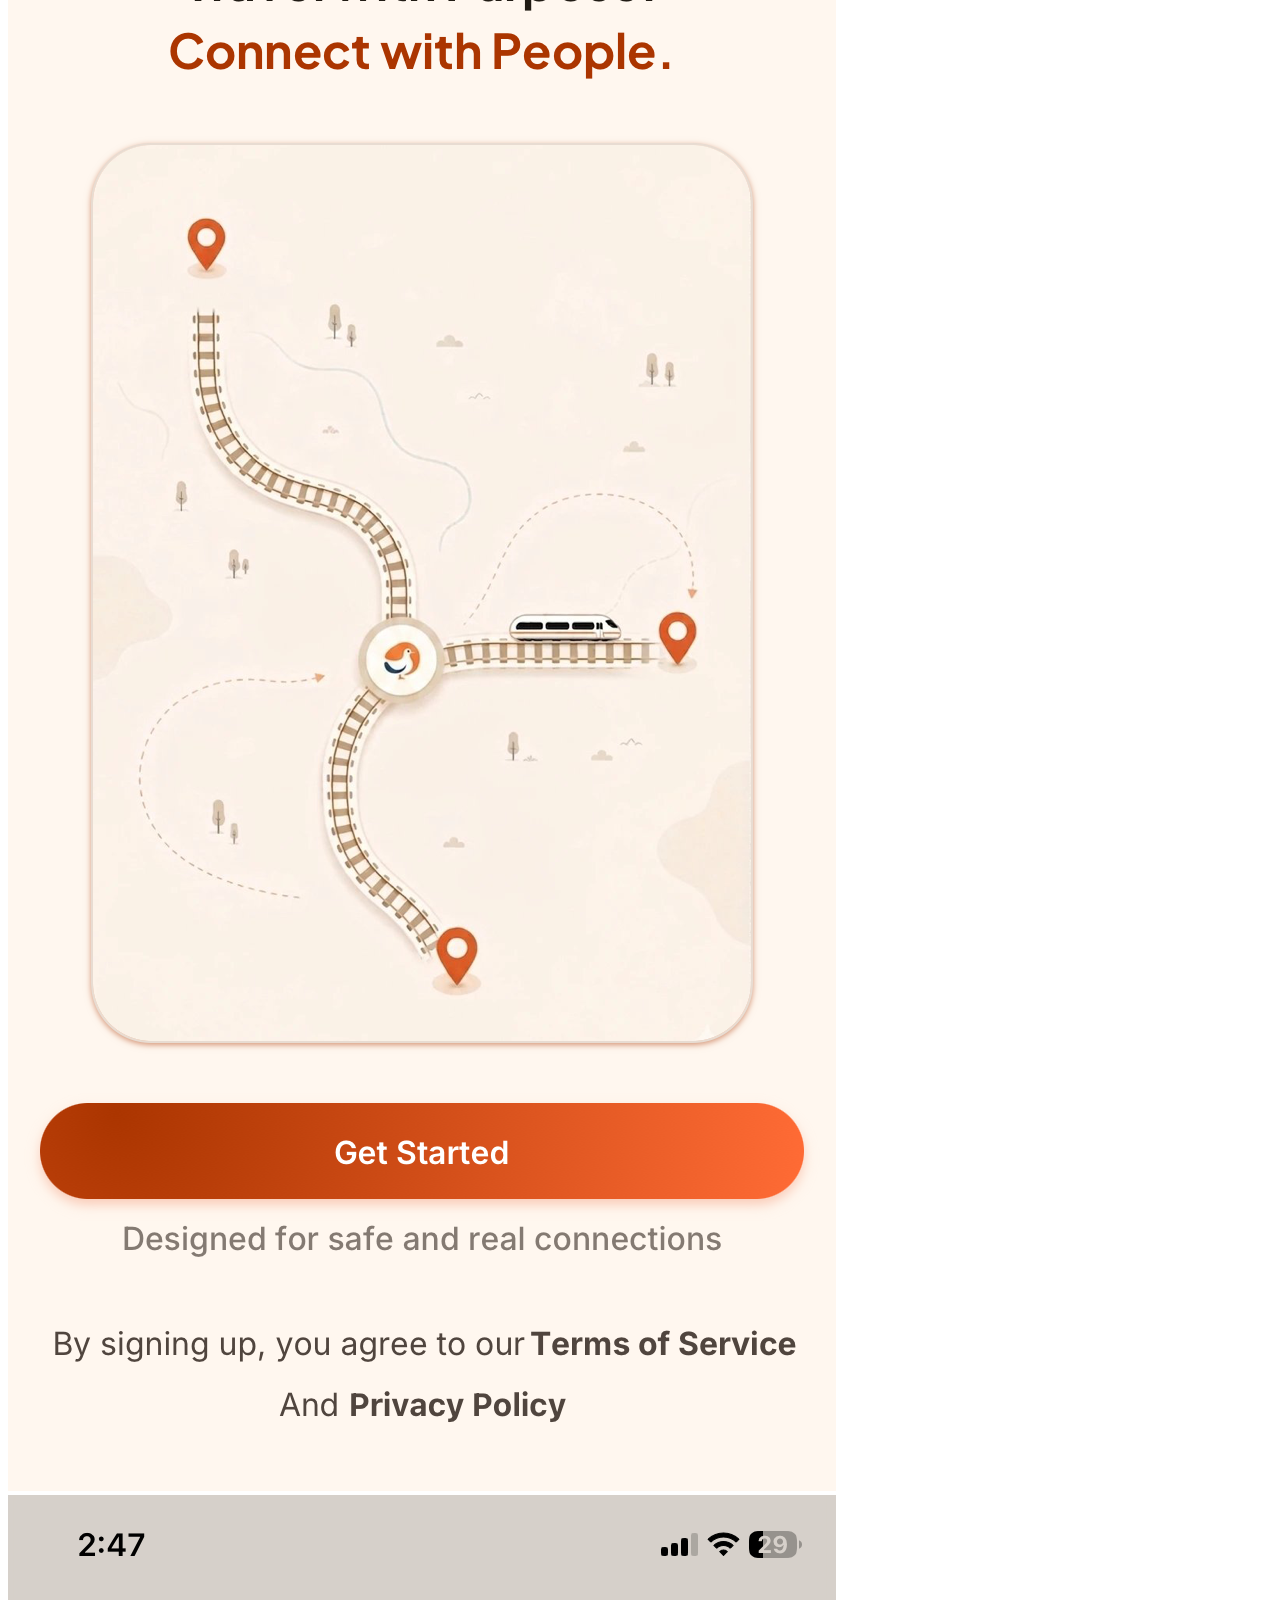
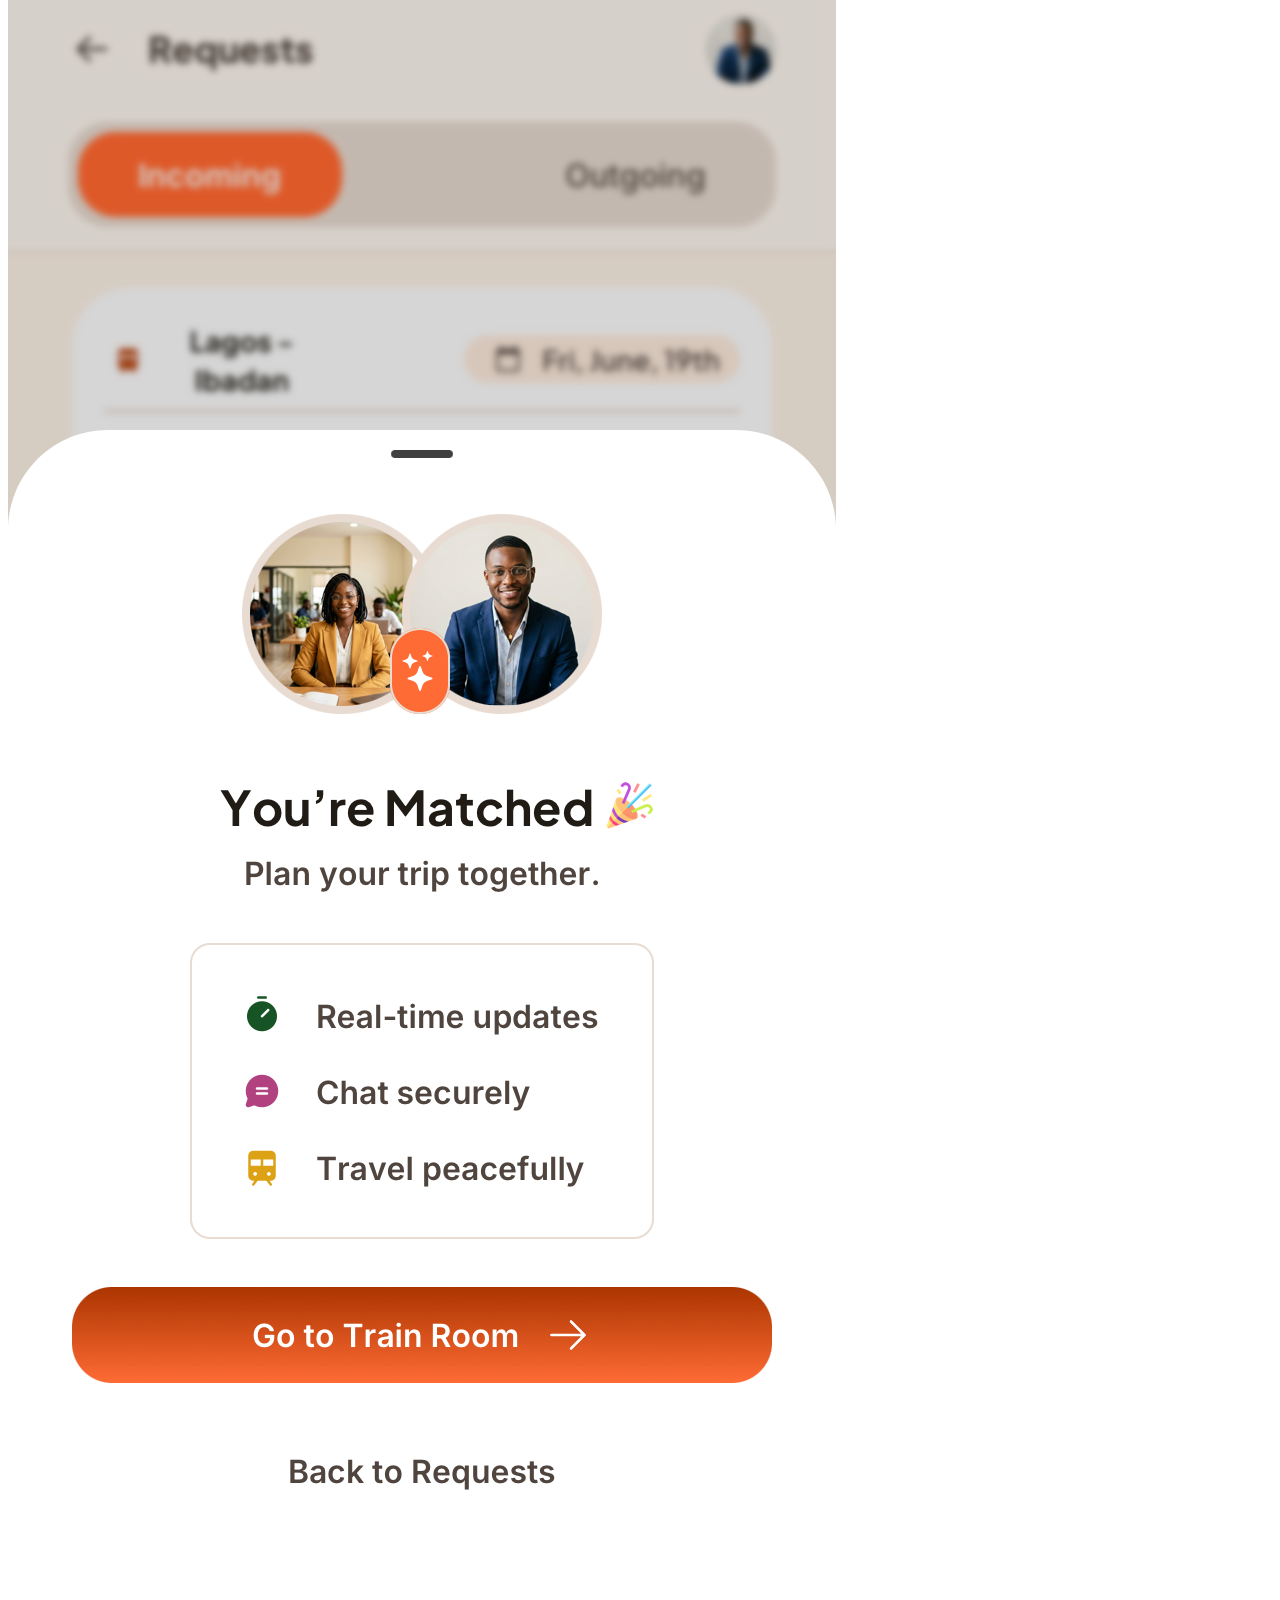
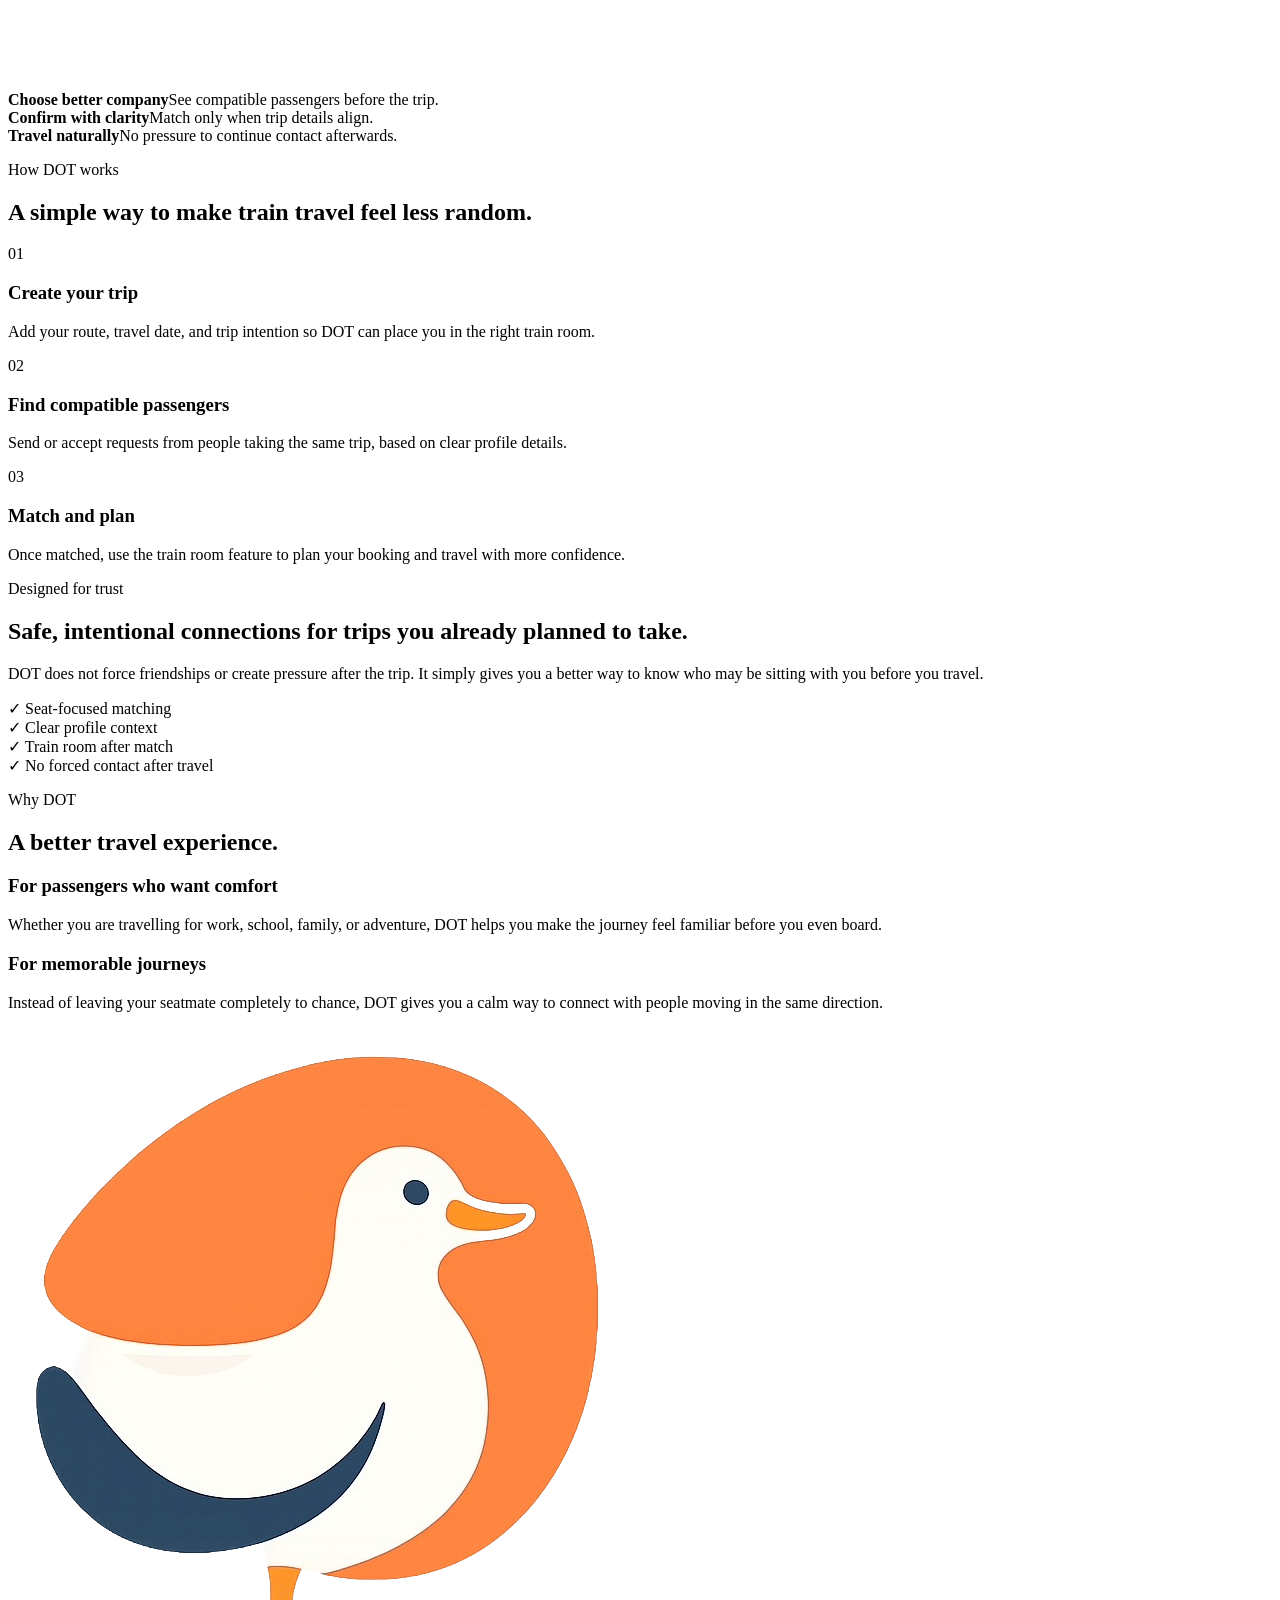
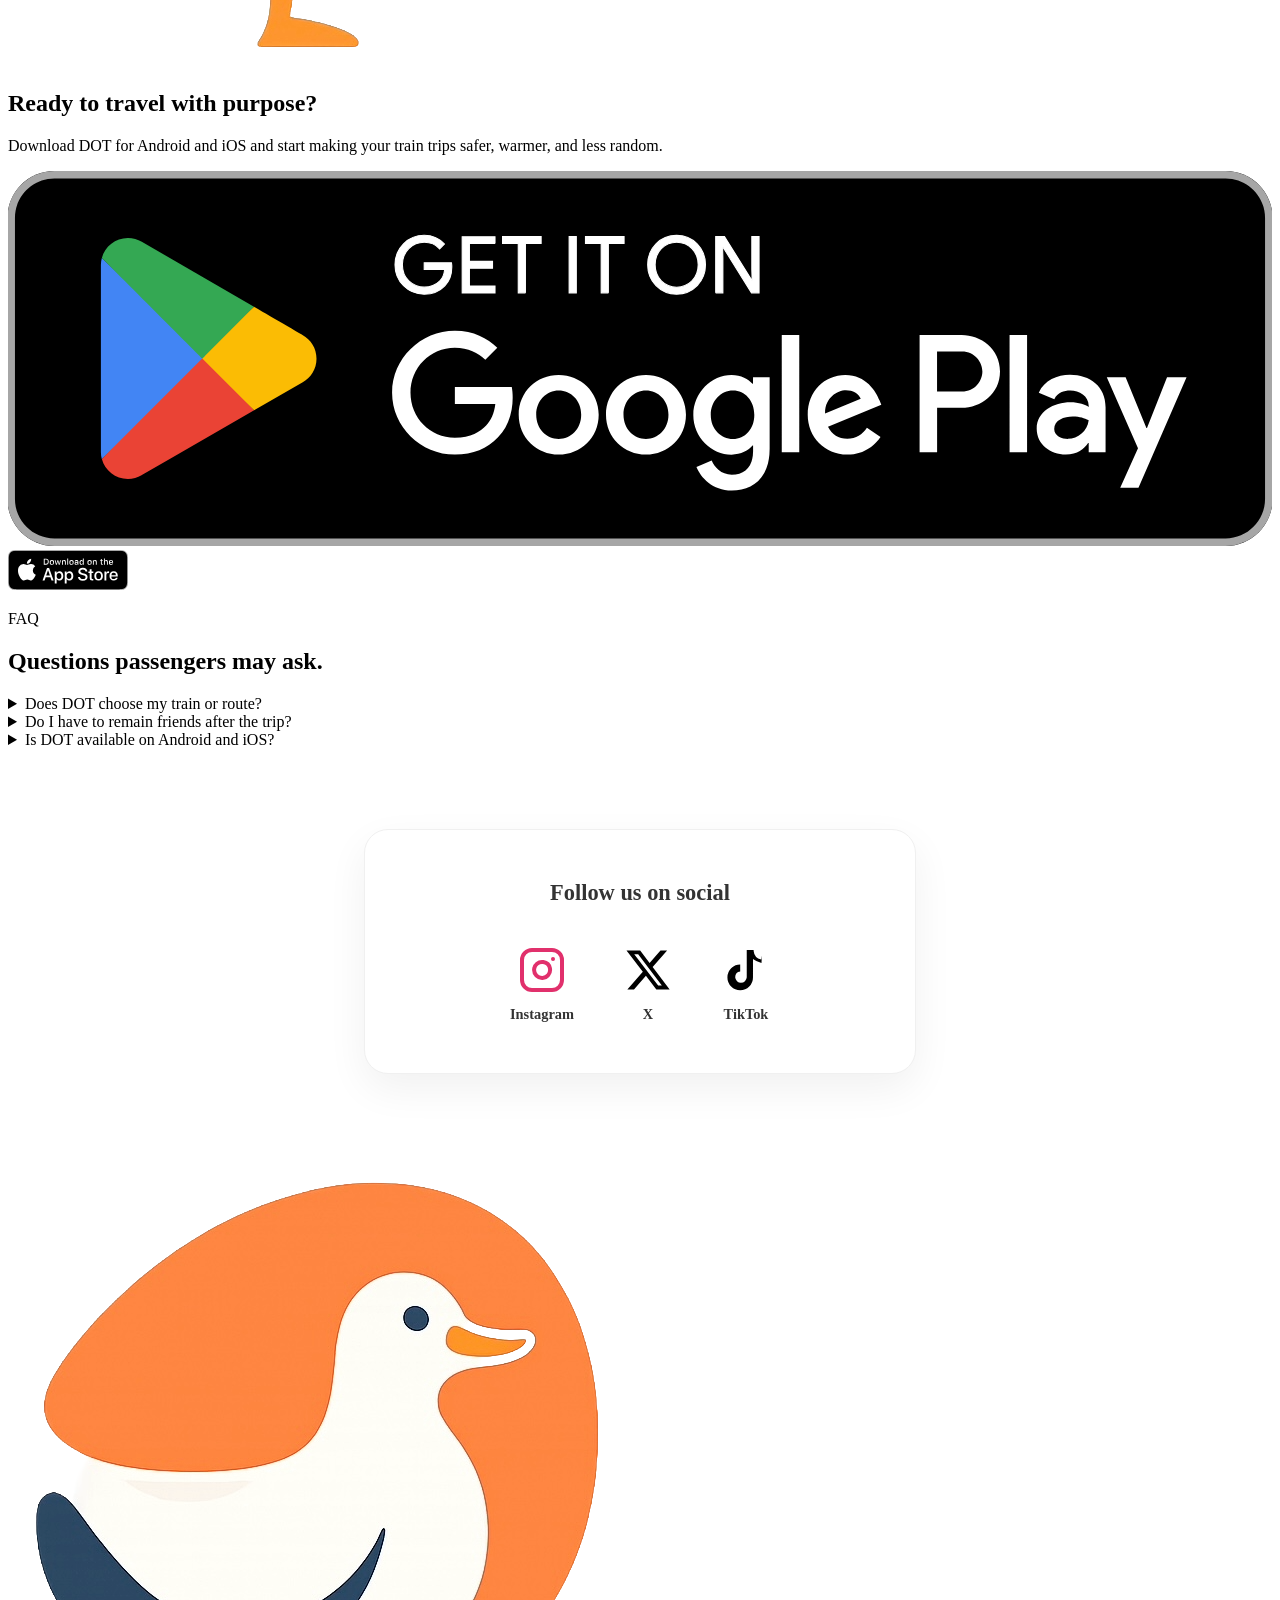
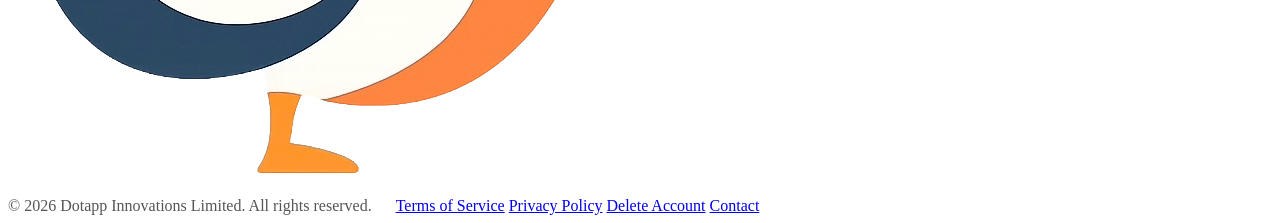
==== commit fa7aca12: "Add files via upload" ====
--- a/index.html
+++ b/index.html
@@ -1,1529 +1,240 @@
-<!DOCTYPE html>
+<!doctype html>
 <html lang="en">
-
 <head>
-    <meta charset="UTF-8">
-    <meta name="viewport" content="width=device-width, initial-scale=1.0">
-
-    <!-- =========================
-         PRIMARY SEO
-    ========================== -->
-
-    <title>DOT | Meet Your Train Seatmate Before You Travel</title>
-
-    <meta name="description"
-        content="DOT helps train passengers discover compatible people before their trip. Travel safer, choose better company, and enjoy more comfortable journeys.">
-
-    <meta name="keywords"
-        content="DOT, During Our Trip, NRC, train travel Nigeria, travel companion, seatmate, Lagos Ibadan train, travel app">
-
-    <meta name="author"
-        content="Dotapp Innovations Limited">
-
-    <meta name="robots"
-        content="index,follow,max-image-preview:large">
-
-    <link rel="canonical"
-        href="https://dotapp.ng/">
-
-
-    <!-- =========================
-          Open Graph
-    ========================== -->
-
-    <meta property="og:type"
-        content="website">
-
-    <meta property="og:title"
-        content="DOT | Meet Your Train Seatmate Before You Travel">
-
-    <meta property="og:description"
-        content="Choose compatible passengers before your train journey and travel with more confidence.">
-
-    <meta property="og:url"
-        content="https://dotapp.ng">
-
-    <meta property="og:site_name"
-        content="DOT">
-
-    <meta property="og:image"
-        content="https://dotapp.ng/social-preview.jpg">
-
-    <meta property="og:image:width"
-        content="1200">
-
-    <meta property="og:image:height"
-        content="630">
-
-    <meta property="og:locale"
-        content="en_NG">
-
-
-    <!-- =========================
-          Twitter Cards
-    ========================== -->
-
-    <meta name="twitter:card"
-        content="summary_large_image">
-
-    <meta name="twitter:title"
-        content="DOT | Travel with Purpose">
-
-    <meta name="twitter:description"
-        content="Meet compatible train passengers before your journey.">
-
-    <meta name="twitter:image"
-        content="https://dotapp.ng/social-preview.jpg">
-
-
-    <!-- =========================
-         Theme
-    ========================== -->
-
-    <meta name="theme-color"
-        content="#FF6B35">
-
-    <meta name="apple-mobile-web-app-capable"
-        content="yes">
-
-    <meta name="apple-mobile-web-app-title"
-        content="DOT">
-
-    <meta name="apple-mobile-web-app-status-bar-style"
-        content="default">
-
-
-    <!-- =========================
-        Fonts
-    ========================== -->
-
-    <link rel="preconnect"
-        href="https://fonts.googleapis.com">
-
-    <link rel="preconnect"
-        href="https://fonts.gstatic.com"
-        crossorigin>
-
-    <link href="https://fonts.googleapis.com/css2?family=Plus+Jakarta+Sans:wght@400;500;600;700;800;900&display=swap"
-        rel="stylesheet">
-
-
-    <!-- =========================
-        Performance
-    ========================== -->
-
-    <link rel="preload"
-        href="dot-logo.png"
-        as="image">
-
-    <link rel="preload"
-        href="dot-home.png"
-        as="image">
-
-    <link rel="preload"
-        href="IMG_3780.PNG"
-        as="image">
-
-    <link rel="stylesheet"
-        href="styles.css">
-
-
-    <!-- =========================
-       Schema.org
-    ========================== -->
-
-    <script type="application/ld+json">
-{
-"@context":"https://schema.org",
-"@type":"SoftwareApplication",
-"name":"DOT",
-"alternateName":"During Our Trip",
-"applicationCategory":"TravelApplication",
-"operatingSystem":"Android,iOS",
-"url":"https://dotapp.ng",
-"logo":"https://dotapp.ng/dot-logo.png",
-"description":"DOT lets train passengers discover compatible seatmates before their trip.",
-"publisher":{
-"@type":"Organization",
-"name":"Dotapp Innovations Limited"
-}
-}
-</script>
-
+  <meta charset="utf-8" />
+  <meta name="viewport" content="width=device-width, initial-scale=1" />
+  <title>DOT — Travel with Purpose. Connect with People.</title>
+  <meta name="description" content="DOT helps train passengers connect with trusted people on trips they were already taking." />
+  <meta property="og:title" content="DOT — Travel with Purpose. Connect with People." />
+  <meta property="og:description" content="Choose who you sit with, match before your trip, and travel with more comfort and confidence." />
+  <meta property="og:type" content="website" />
+  <link rel="preconnect" href="https://fonts.googleapis.com">
+  <link rel="preconnect" href="https://fonts.gstatic.com" crossorigin>
+  <link href="https://fonts.googleapis.com/css2?family=Plus+Jakarta+Sans:wght@400;500;600;700;800&display=swap" rel="stylesheet">
+  <link rel="stylesheet" href="styles.css" />
 </head>
-
 <body>
-
-
-<!-- Scroll Progress -->
-
-<div id="progress-bar"></div>
-
-
-<!-- ===========================
- Premium Preloader
-============================ -->
-
-<div id="preloader">
-
-    <div class="loader-wrapper">
-
-        <img
-            src="dot-logo.png"
-            alt="DOT Logo"
-            class="loader-logo">
-
-        <div class="loader-track">
-
-            <div class="loader-fill"></div>
-
+  <header class="nav">
+    <a href="#" class="brand" aria-label="DOT home">
+      <img src="dot-logo.png" alt="DOT logo">
+      <span>DOT</span>
+    </a>
+    
+    <nav class="desktop-menu">
+      <a href="#how">How it works</a>
+      <a href="#safety">Safety</a>
+      <a href="#faq">FAQ</a>
+    </nav>
+    <a class="nav-cta" href="#download">Download App</a>
+
+    <button class="menu-toggle" aria-label="Toggle Navigation Menu">
+      <span></span>
+      <span></span>
+      <span></span>
+    </button>
+
+    <div class="mobile-menu-overlay">
+      <nav class="mobile-links">
+        <a href="#how">How it works</a>
+        <a href="#safety">Safety</a>
+        <a href="#faq">FAQ</a>
+        <hr class="menu-divider">
+        <a href="/privacy/">Privacy Policy</a>
+        <a href="/terms/">Terms of Service</a>
+        <a href="/contact/">Contact</a>
+      </nav>
+    </div>
+  </header>
+
+  <main>
+    <section class="hero">
+      <div class="hero-copy">
+        <p class="eyebrow">Built for safer, warmer train journey</p>
+        <h1>Travel with Purpose. <span>Connect with People.</span></h1>
+        <p class="lead">DOT helps train passengers choose who they sit with before a trip, so the journey feels less random, more comfortable, and memorable.</p>
+        
+        <div class="store-buttons">
+          <a href="https://play.google.com/store/apps/details?id=ng.dotapp" target="_blank"
+            rel="noopener noreferrer">
+            <img src="play.svg" alt="Get it on Google Play">
+          </a>
+          <a href="https://apps.apple.com/app/dot-during-our-trip/id6782400157"
+   target="_blank"
+   rel="noopener noreferrer">
+  <img src="app.svg" alt="Download on the App Store">
+</a>
         </div>
-
-        <p class="loader-text">
-            Preparing your journey...
-        </p>
-
+      </div>
+      <div class="phone-stage" aria-label="DOT app preview">
+        <div class="glow"></div>
+        <img class="phone phone-one" src="dot-home.png" alt="DOT app screen">
+        <img class="phone phone-two" src="IMG_3780.PNG" alt="DOT app match screen">
+      </div>
+    </section>
+
+    <section class="trust-strip">
+      <div><strong>Choose better company</strong><span>See compatible passengers before the trip.</span></div>
+      <div><strong>Confirm with clarity</strong><span>Match only when trip details align.</span></div>
+      <div><strong>Travel naturally</strong><span>No pressure to continue contact afterwards.</span></div>
+    </section>
+
+    <section class="section" id="how">
+      <div class="section-head">
+        <p class="eyebrow">How DOT works</p>
+        <h2>A simple way to make train travel feel less random.</h2>
+      </div>
+      <div class="cards three">
+        <article class="card">
+          <span class="step">01</span>
+          <h3>Create your trip</h3>
+          <p>Add your route, travel date, and trip intention so DOT can place you in the right train room.</p>
+        </article>
+        <article class="card">
+          <span class="step">02</span>
+          <h3>Find compatible passengers</h3>
+          <p>Send or accept requests from people taking the same trip, based on clear profile details.</p>
+        </article>
+        <article class="card">
+          <span class="step">03</span>
+          <h3>Match and plan</h3>
+          <p>Once matched, use the train room feature to plan your booking and travel with more confidence.</p>
+        </article>
+      </div>
+    </section>
+
+    <section class="feature-split" id="safety">
+      <div>
+        <p class="eyebrow">Designed for trust</p>
+        <h2>Safe, intentional connections for trips you already planned to take.</h2>
+        <p>DOT does not force friendships or create pressure after the trip. It simply gives you a better way to know who may be sitting with you before you travel.</p>
+      </div>
+      <div class="safety-list">
+        <div><span>✓</span> Seat-focused matching</div>
+        <div><span>✓</span> Clear profile context</div>
+        <div><span>✓</span> Train room after match</div>
+        <div><span>✓</span> No forced contact after travel</div>
+      </div>
+    </section>
+
+    <section class="section soft">
+      <div class="section-head">
+        <p class="eyebrow">Why DOT</p>
+        <h2> A better travel experience.</h2>
+      </div>
+      <div class="cards two">
+        <article class="card large">
+          <h3>For passengers who want comfort</h3>
+          <p>Whether you are travelling for work, school, family, or adventure, DOT helps you make the journey feel familiar before you even board.</p>
+        </article>
+        <article class="card large">
+          <h3>For memorable journeys</h3>
+          <p>Instead of leaving your seatmate completely to chance, DOT gives you a calm way to connect with people moving in the same direction.</p>
+        </article>
+      </div>
+    </section>
+
+    <section id="download" class="download-panel">
+      <img src="dot-logo.png" alt="DOT logo">
+      <h2>Ready to travel with purpose?</h2>
+      <p>Download DOT for Android and iOS and start making your train trips safer, warmer, and less random.</p>
+      
+      <div class="store-buttons">
+        <a href="https://play.google.com/store/apps/details?id=ng.dotapp" target="_blank"
+            rel="noopener noreferrer">
+            <img src="play.svg" alt="Get it on Google Play">
+          </a>
+          <a href="https://apps.apple.com/app/dot-during-our-trip/id6782400157"
+   target="_blank"
+   rel="noopener noreferrer">
+  <img src="app.svg" alt="Download on the App Store">
+</a>
+      </div>
+    </section>
+
+    <section class="section faq" id="faq">
+      <div class="section-head">
+        <p class="eyebrow">FAQ</p>
+        <h2>Questions passengers may ask.</h2>
+      </div>
+      <details>
+        <summary>Does DOT choose my train or route?</summary>
+        <p>No. DOT is for trips you already plan to take. It helps you connect with people on the same journey.</p>
+      </details>
+      <details>
+        <summary>Do I have to remain friends after the trip?</summary>
+        <p>No. DOT only supports trip-based connection. What happens after the journey is completely up to you.</p>
+      </details>
+      <details>
+        <summary>Is DOT available on Android and iOS?</summary>
+        <p>Yes. DOT is available on Play Store and App store.</p>
+      </details>
+    </section>
+  </main>
+
+ <!-- Social Media Card Section -->
+<section class="social-card-section" style="padding: 80px 20px; text-align: center;">
+  <div class="social-card" style="background: #ffffff; border-radius: 24px; padding: 50px; max-width: 450px; margin: 0 auto; border: 1px solid #f0f0f0; box-shadow: 0 15px 40px rgba(0,0,0,0.06);">
+    <h4 style="margin: 0 0 40px 0; font-size: 1.4rem; color: #333; font-weight: 700;">Follow us on social</h4>
+    <div style="display: flex; justify-content: center; gap: 50px;">
+      
+      <!-- Instagram -->
+      <a href="https://www.instagram.com/dot_duringourtrip?igsh=N3lmMXFhbnptZ3hj&utm_source=qr" target="_blank" rel="noopener noreferrer" style="text-decoration: none; color: #E1306C; display: flex; flex-direction: column; align-items: center; gap: 12px;">
+        <svg width="48" height="48" viewBox="0 0 24 24" fill="none" stroke="currentColor" stroke-width="2" stroke-linecap="round" stroke-linejoin="round"><rect x="2" y="2" width="20" height="20" rx="5" ry="5"></rect><path d="M16 11.37A4 4 0 1 1 12.63 8 4 4 0 0 1 16 11.37z"></path><line x1="17.5" y1="6.5" x2="17.51" y2="6.5"></line></svg>
+        <span style="font-size: 0.9rem; font-weight: 600; color: #333;">Instagram</span>
+      </a>
+
+      <!-- X -->
+      <a href="https://x.com/dot_journeys?s=11" target="_blank" rel="noopener noreferrer" style="text-decoration: none; color: #000000; display: flex; flex-direction: column; align-items: center; gap: 12px;">
+        <svg width="48" height="48" viewBox="0 0 24 24" fill="currentColor"><path d="M18.244 2.25h3.308l-7.227 8.26 8.502 11.24H16.17l-5.214-6.817L4.99 21.75H1.68l7.73-8.835L1.254 2.25H8.08l4.713 6.231zm-1.161 17.52h1.833L7.084 4.126H5.117z"/></svg>
+        <span style="font-size: 0.9rem; font-weight: 600; color: #333;">X</span>
+      </a>
+
+      <!-- TikTok -->
+      <a href="https://vt.tiktok.com/ZSCTpVRqR/" target="_blank" rel="noopener noreferrer" style="text-decoration: none; color: #000000; display: flex; flex-direction: column; align-items: center; gap: 12px;">
+        <svg width="48" height="48" viewBox="0 0 24 24" fill="currentColor"><path d="M19.59 6.69a4.83 4.83 0 0 1-3.77-4.25V2h-3.45v13.67a2.89 2.89 0 0 1-5.77 0 2.89 2.89 0 0 1 2.5-2.86v-3.5a6.39 6.39 0 0 0-6.39 6.39 6.39 6.39 0 0 0 6.39 6.39 6.39 6.39 0 0 0 6.39-6.39V6.48a12.8 12.8 0 0 0 4.26 2.08l.19-3.87z"/></svg>
+        <span style="font-size: 0.9rem; font-weight: 600; color: #333;">TikTok</span>
+      </a>
+      
     </div>
-
-</div>
-
-
-
-<header class="nav">
-
-    <a href="#"
-        class="brand"
-        aria-label="DOT Home">
-
-        <img
-            src="dot-logo.png"
-            alt="DOT Logo">
-
-        <span>DOT</span>
-
+  </div>
+</section>
+
+  <footer>
+    <a class="brand footer-brand" href="#">
+      <img src="dot-logo.png" alt="DOT logo">
+      <!-- Removed span to avoid logo styling -->
     </a>
-
-
-
-    <nav class="desktop-menu">
-
-        <a href="#how">How it Works</a>
-
-        <a href="#safety">Safety</a>
-
-        <a href="#faq">FAQ</a>
-
-    </nav>
-
-
-
-    <a
-        href="#download"
-        class="nav-cta">
-
-        Download App
-
-    </a>
-
-
-
-    <button
-        class="menu-toggle"
-        aria-label="Toggle Menu">
-
-        <span></span>
-        <span></span>
-        <span></span>
-
-    </button>
-
-
-
-    <div class="mobile-menu-overlay">
-
-        <nav class="mobile-links">
-
-            <a href="#how">How it Works</a>
-
-            <a href="#safety">Safety</a>
-
-            <a href="#faq">FAQ</a>
-
-            <hr class="menu-divider">
-
-            <a href="/privacy/">Privacy Policy</a>
-
-            <a href="/terms/">Terms</a>
-
-            <a href="/delete-account/">Delete Account</a>
-
-            <a href="/contact/">Contact</a>
-
-        </nav>
-
+    
+    <!-- Added copyright text here with specific styling to match links -->
+    <div class="footer-links">
+      <span style="font-size: 1rem; color: #555; font-weight: 500; margin-right: 20px;">
+        &copy; 2026 Dotapp Innovations Limited. All rights reserved.
+      </span>
+      <a href="/terms/">Terms of Service</a>
+      <a href="/privacy/">Privacy Policy</a>
+      <a href="/delete-account/">Delete Account</a>
+      <a href="/contact/">Contact</a>
     </div>
-
-</header>
-
-
-
-<main>
-
-
-<!-- ===========================
- HERO
-=========================== -->
-
-<section class="hero">
-
-<div class="hero-copy reveal">
-
-<p class="eyebrow">
-
-Built for safer and more meaningful train journeys
-
-</p>
-
-<h1>
-
-Travel with Purpose.
-
-<span>
-
-Connect with People.
-
-</span>
-
-</h1>
-
-<p class="lead">
-
-DOT helps train passengers discover compatible people before their journey, making every trip feel safer, more comfortable, and far less random.
-
-</p>
-
-<div class="store-buttons">
-
-<a
-href="https://play.google.com/store/apps/details?id=ng.dotapp"
-target="_blank"
-rel="noopener">
-
-<img
-src="play.svg"
-alt="Download DOT on Google Play">
-
-</a>
-
-<a
-href="https://apps.apple.com/app/dot-during-our-trip/id6782400157"
-target="_blank"
-rel="noopener">
-
-<img
-src="app.svg"
-alt="Download DOT on the App Store">
-
-</a>
-
-</div>
-
-</div>
-
-
-
-<div class="phone-stage reveal">
-
-<div class="glow"></div>
-
-<div class="hero-blur hero-blur-one"></div>
-
-<div class="hero-blur hero-blur-two"></div>
-
-<img
-class="phone phone-one"
-src="dot-home.png"
-alt="DOT Home Screen">
-
-<img
-class="phone phone-two"
-src="IMG_3780.PNG"
-alt="DOT Match Screen">
-
-</div>
-
-</section>
-<!-- ===================================================
- TRUST STRIP
-==================================================== -->
-
-<section class="trust-strip reveal">
-
-    <div class="container">
-
-        <div class="trust-grid">
-
-            <article class="trust-card stagger">
-                <div class="trust-icon">
-                    🪑
-                </div>
-
-                <h3>Choose Your Seatmate</h3>
-
-                <p>
-                    Discover people travelling on the same train before booking your seat.
-                </p>
-
-            </article>
-
-            <article class="trust-card stagger">
-
-                <div class="trust-icon">
-                    💬
-                </div>
-
-                <h3>Connect Naturally</h3>
-
-                <p>
-                    Start conversations before your journey and make every trip more enjoyable.
-                </p>
-
-            </article>
-
-            <article class="trust-card stagger">
-
-                <div class="trust-icon">
-                    🛡️
-                </div>
-
-                <h3>Travel With Confidence</h3>
-
-                <p>
-                    Better journeys begin with knowing who you'll be travelling beside.
-                </p>
-
-            </article>
-
-        </div>
-
-    </div>
-
-</section>
-
-
-<!-- ===================================================
- HOW IT WORKS
-==================================================== -->
-
-<section
-id="how"
-class="how-section">
-
-<div class="container">
-
-<div class="section-header reveal">
-
-<span class="section-tag">
-
-How DOT Works
-
-</span>
-
-<h2>
-
-Finding your ideal train companion
-takes less than a minute.
-
-</h2>
-
-<p>
-
-Share your trip, browse compatible travellers, and coordinate your seats before departure.
-
-</p>
-
-</div>
-
-
-
-<div class="steps-grid">
-
-<!-- STEP 1 -->
-
-<article class="step-card reveal stagger">
-
-<div class="step-number">
-
-01
-
-</div>
-
-<div class="step-icon">
-
-📅
-
-</div>
-
-<h3>
-
-Share Your Trip
-
-</h3>
-
-<p>
-
-Tell DOT when you're travelling. Other passengers heading on the same route can discover your journey before ticket sales open.
-
-</p>
-
-</article>
-
-
-
-<!-- STEP 2 -->
-
-<article class="step-card reveal stagger">
-
-<div class="step-number">
-
-02
-
-</div>
-
-<div class="step-icon">
-
-👥
-
-</div>
-
-<h3>
-
-Browse Compatible Travellers
-
-</h3>
-
-<p>
-
-Explore profiles, interests and travel vibes to find someone you'd actually enjoy sitting beside.
-
-</p>
-
-</article>
-
-
-
-<!-- STEP 3 -->
-
-<article class="step-card reveal stagger">
-
-<div class="step-number">
-
-03
-
-</div>
-
-<div class="step-icon">
-
-🎫
-
-</div>
-
-<h3>
-
-Book Nearby Seats
-
-</h3>
-
-<p>
-
-When ticket sales open, coordinate your booking so you're seated together.
-
-</p>
-
-</article>
-
-
-
-<!-- STEP 4 -->
-
-<article class="step-card reveal stagger">
-
-<div class="step-number">
-
-04
-
-</div>
-
-<div class="step-icon">
-
-🚆
-
-</div>
-
-<h3>
-
-Travel Better
-
-</h3>
-
-<p>
-
-Meet naturally at the station and enjoy a safer, friendlier and more comfortable journey.
-
-</p>
-
-</article>
-
-</div>
-
-</div>
-
-</section>
-
-
-
-<!-- ===================================================
- WHY DOT
-==================================================== -->
-
-<section class="why-dot">
-
-<div class="container">
-
-<div class="why-grid">
-
-<div class="why-image reveal">
-
-<img
-src="IMG_3780.PNG"
-alt="DOT App">
-
-</div>
-
-
-
-<div class="why-content reveal">
-
-<span class="section-tag">
-
-Why DOT?
-
-</span>
-
-<h2>
-
-Travel is better when
-you're not surrounded by strangers.
-
-</h2>
-
-<p>
-
-DOT isn't about dating.
-
-It isn't random social networking.
-
-It's about making train journeys more comfortable by helping passengers connect before departure.
-
-</p>
-
-<div class="benefits">
-
-<div class="benefit">
-
-<span>✓</span>
-
-Meet fellow passengers beforehand
-
-</div>
-
-<div class="benefit">
-
-<span>✓</span>
-
-Choose someone with similar interests
-
-</div>
-
-<div class="benefit">
-
-<span>✓</span>
-
-Reduce travel anxiety
-
-</div>
-
-<div class="benefit">
-
-<span>✓</span>
-
-Enjoy conversations that actually matter
-
-</div>
-
-<div class="benefit">
-
-<span>✓</span>
-
-Make every train trip feel more human
-
-</div>
-
-</div>
-
-</div>
-
-</div>
-
-</div>
-
-</section>
-
-
-
-<!-- ===================================================
- PREMIUM SECTION DIVIDER
-==================================================== -->
-
-<div class="section-wave">
-
-<svg
-viewBox="0 0 1440 120"
-preserveAspectRatio="none">
-
-<path
-fill="#FFF4E8"
-d="M0,64L80,69.3C160,75,320,85,480,80C640,75,800,53,960,53.3C1120,53,1280,75,1360,85.3L1440,96L1440,120L1360,120C1280,120,1120,120,960,120C800,120,640,120,480,120C320,120,160,120,80,120L0,120Z">
-
-</path>
-
-</svg>
-
-</div>
-<!-- ===================================================
-SAFETY SECTION
-==================================================== -->
-
-<section id="safety" class="safety-section">
-
-<div class="container">
-
-<div class="section-header reveal">
-
-<span class="section-tag">
-
-Travel Smarter
-
-</span>
-
-<h2>
-
-Plan ahead.
-Choose wisely.
-Travel confidently.
-
-</h2>
-
-<p>
-
-DOT gives you time to discover compatible passengers before your train journey, so every travel decision feels more intentional.
-
-</p>
-
-</div>
-
-
-
-<div class="safety-grid">
-
-<div class="safety-copy reveal">
-
-<div class="feature-item">
-
-<div class="feature-icon">
-
-📅
-
-</div>
-
-<div>
-
-<h3>
-
-Plan up to 30 days ahead
-
-</h3>
-
-<p>
-
-Share your upcoming trip long before ticket sales open. Review requests, compare profiles and decide who you'd like to sit with.
-
-</p>
-
-</div>
-
-</div>
-
-
-
-<div class="feature-item">
-
-<div class="feature-icon">
-
-👤
-
-</div>
-
-<div>
-
-<h3>
-
-See who matches your vibe
-
-</h3>
-
-<p>
-
-Whether you enjoy quiet journeys, networking, music or meaningful conversations, DOT helps you find compatible passengers.
-
-</p>
-
-</div>
-
-</div>
-
-
-
-<div class="feature-item">
-
-<div class="feature-icon">
-
-💬
-
-</div>
-
-<div>
-
-<h3>
-
-Connect before departure
-
-</h3>
-
-<p>
-
-Start conversations before the trip so meeting at the station feels familiar instead of awkward.
-
-</p>
-
-</div>
-
-</div>
-
-
-
-<div class="feature-item">
-
-<div class="feature-icon">
-
-🚆
-
-</div>
-
-<div>
-
-<h3>
-
-Coordinate your booking
-
-</h3>
-
-<p>
-
-Once NRC ticket sales begin, simply book seats close to each other and enjoy the journey together.
-
-</p>
-
-</div>
-
-</div>
-
-</div>
-
-
-
-<div class="timeline-card reveal">
-
-<span class="timeline-label">
-
-Typical Journey
-
-</span>
-
-<div class="timeline">
-
-<div class="timeline-step active">
-
-<div class="dot"></div>
-
-<h4>
-
-30 Days Before
-
-</h4>
-
-<p>
-
-Share your trip
-
-</p>
-
-</div>
-
-
-
-<div class="timeline-step">
-
-<div class="dot"></div>
-
-<h4>
-
-Review Requests
-
-</h4>
-
-<p>
-
-Browse compatible passengers
-
-</p>
-
-</div>
-
-
-
-<div class="timeline-step">
-
-<div class="dot"></div>
-
-<h4>
-
-Ticket Sales Open
-
-</h4>
-
-<p>
-
-Book nearby seats
-
-</p>
-
-</div>
-
-
-
-<div class="timeline-step">
-
-<div class="dot"></div>
-
-<h4>
-
-Travel Day
-
-</h4>
-
-<p>
-
-Meet and enjoy your journey
-
-</p>
-
-</div>
-
-</div>
-
-</div>
-
-</div>
-
-</div>
-
-</section>
-
-
-
-<!-- ===================================================
-DOWNLOAD SECTION
-==================================================== -->
-
-<section id="download" class="download-section">
-
-<div class="download-bg"></div>
-
-<div class="container">
-
-<div class="download-card reveal">
-
-<span class="section-tag">
-
-Download DOT
-
-</span>
-
-<h2>
-
-Start choosing your train seatmate before your next journey.
-
-</h2>
-
-<p>
-
-Whether you're travelling for business, school, family or leisure, DOT helps make every trip more comfortable.
-
-</p>
-
-<div class="download-buttons">
-
-<a
-href="https://play.google.com/store/apps/details?id=ng.dotapp"
-target="_blank"
-rel="noopener">
-
-<img
-src="play.svg"
-alt="Get DOT on Google Play">
-
-</a>
-
-
-
-<a
-href="https://apps.apple.com/app/dot-during-our-trip/id6782400157"
-target="_blank"
-rel="noopener">
-
-<img
-src="app.svg"
-alt="Download on the App Store">
-
-</a>
-
-</div>
-
-
-
-<div class="download-note">
-
-<svg width="18" height="18" viewBox="0 0 24 24" fill="currentColor">
-
-<path d="M12 2L2 7v6c0 5.5 3.8 10.7 10 12 6.2-1.3 10-6.5 10-12V7L12 2z"/>
-
-</svg>
-
-<span>
-
-Available on iOS and Android.
-
-</span>
-
-</div>
-
-</div>
-
-</div>
-
-</section>
-
-
-
-<!-- ===================================================
-APP HIGHLIGHTS
-==================================================== -->
-
-<section class="highlights">
-
-<div class="container">
-
-<div class="highlight-grid">
-
-<div class="highlight reveal">
-
-<h3>
-
-30 Days
-
-</h3>
-
-<p>
-
-Plan your journey well before ticket sales begin.
-
-</p>
-
-</div>
-
-
-
-<div class="highlight reveal">
-
-<h3>
-
-Compatible Travelers
-
-</h3>
-
-<p>
-
-Choose people that match your interests and travel style.
-
-</p>
-
-</div>
-
-
-
-<div class="highlight reveal">
-
-<h3>
-
-Safer Journeys
-
-</h3>
-
-<p>
-
-Travel with more confidence by connecting before departure.
-
-</p>
-
-</div>
-
-</div>
-
-</div>
-
-</section>
-<!-- ===================================================
-FAQ
-==================================================== -->
-
-<section id="faq" class="faq-section">
-
-    <div class="container">
-
-        <div class="section-header reveal">
-
-            <span class="section-tag">
-
-                Frequently Asked Questions
-
-            </span>
-
-            <h2>
-
-                Everything you need to know
-
-            </h2>
-
-            <p>
-
-                Still have questions? We're happy to help.
-
-            </p>
-
-        </div>
-
-
-
-        <div class="faq-list">
-
-            <details class="faq-item reveal">
-
-                <summary>
-
-                    Is DOT a dating app?
-
-                </summary>
-
-                <p>
-
-                    No. DOT is a travel coordination platform that helps train passengers discover compatible people before their journey.
-
-                </p>
-
-            </details>
-
-
-
-            <details class="faq-item reveal">
-
-                <summary>
-
-                    Do I need a train ticket first?
-
-                </summary>
-
-                <p>
-
-                    No. In fact, DOT works best before booking. You can share your upcoming trip, review requests and decide who you'd like to travel with before NRC ticket sales begin.
-
-                </p>
-
-            </details>
-
-
-
-            <details class="faq-item reveal">
-
-                <summary>
-
-                    Can I choose who sits beside me?
-
-                </summary>
-
-                <p>
-
-                    Yes. DOT allows passengers to coordinate before booking so they can reserve nearby seats once ticket sales open.
-
-                </p>
-
-            </details>
-
-
-
-            <details class="faq-item reveal">
-
-                <summary>
-
-                    Is DOT free?
-
-                </summary>
-
-                <p>
-
-                    Yes. Downloading and using DOT is completely free.
-
-                </p>
-
-            </details>
-
-
-
-            <details class="faq-item reveal">
-
-                <summary>
-
-                    Which trains are supported?
-
-                </summary>
-
-                <p>
-
-                    DOT currently focuses on NRC passenger train journeys, beginning with popular routes such as Lagos–Ibadan, with support for additional routes planned.
-
-                </p>
-
-            </details>
-
-        </div>
-
-    </div>
-
-</section>
-
-
-
-<!-- ===================================================
-SOCIAL PROOF
-==================================================== -->
-
-<section class="community-section">
-
-    <div class="container">
-
-        <div class="community-card reveal">
-
-            <span class="section-tag">
-
-                Growing Community
-
-            </span>
-
-            <h2>
-
-                Be among the first passengers shaping better train journeys.
-
-            </h2>
-
-            <p>
-
-                Every new traveller makes DOT more valuable. Start connecting before your next trip and help create a friendlier travel experience.
-
-            </p>
-
-        </div>
-
-    </div>
-
-</section>
-
-
-
-<!-- ===================================================
-FOLLOW DOT
-==================================================== -->
-
-<section class="follow-section">
-
-    <div class="container">
-
-        <div class="section-header reveal">
-
-            <span class="section-tag">
-
-                Stay Connected
-
-            </span>
-
-            <h2>
-
-                Follow DOT
-
-            </h2>
-
-            <p>
-
-                Get updates, travel tips and product announcements.
-
-            </p>
-
-        </div>
-
-
-
-        <div class="social-grid">
-
-            <a href="https://instagram.com/dotappng"
-                target="_blank"
-                class="social-card reveal">
-
-                <div class="social-icon">
-
-                    <i class="fa-brands fa-instagram"></i>
-
-                </div>
-
-                <h3>Instagram</h3>
-
-                <p>@dotappng</p>
-
-            </a>
-
-
-
-            <a href="https://facebook.com/dotappng"
-                target="_blank"
-                class="social-card reveal">
-
-                <div class="social-icon">
-
-                    <i class="fa-brands fa-facebook-f"></i>
-
-                </div>
-
-                <h3>Facebook</h3>
-
-                <p>DOT App</p>
-
-            </a>
-
-
-
-            <a href="https://www.tiktok.com/@dotappng"
-                target="_blank"
-                class="social-card reveal">
-
-                <div class="social-icon">
-
-                    <i class="fa-brands fa-tiktok"></i>
-
-                </div>
-
-                <h3>TikTok</h3>
-
-                <p>@dotappng</p>
-
-            </a>
-
-        </div>
-
-    </div>
-
-</section>
-
-
-
-<!-- ===================================================
-FOOTER
-==================================================== -->
-
-<footer>
-
-    <div class="container">
-
-        <div class="footer-grid">
-
-            <div>
-
-                <img
-                    src="dot-logo.png"
-                    alt="DOT Logo"
-                    class="footer-logo">
-
-                <p>
-
-                    DOT helps train passengers discover compatible people before they travel.
-
-                </p>
-
-            </div>
-
-
-
-            <div>
-
-                <h4>
-
-                    Company
-
-                </h4>
-
-                <a href="#how">
-
-                    How It Works
-
-                </a>
-
-                <a href="#safety">
-
-                    Safety
-
-                </a>
-
-                <a href="#faq">
-
-                    FAQ
-
-                </a>
-
-            </div>
-
-
-
-            <div>
-
-                <h4>
-
-                    Legal
-
-                </h4>
-
-                <a href="/privacy/">
-
-                    Privacy Policy
-
-                </a>
-
-                <a href="/terms/">
-
-                    Terms of Service
-
-                </a>
-
-                <a href="/delete-account/">
-
-                    Delete Account
-
-                </a>
-
-                <a href="/contact/">
-
-                    Contact
-
-                </a>
-
-            </div>
-
-
-
-            <div>
-
-                <h4>
-
-                    Contact
-
-                </h4>
-
-                <a href="mailto:support@dotapp.ng">
-
-                    support@dotapp.ng
-
-                </a>
-
-                <a href="https://dotapp.ng">
-
-                    dotapp.ng
-
-                </a>
-
-            </div>
-
-        </div>
-
-
-
-        <div class="footer-bottom">
-
-            <p>
-
-                © 2026 Dotapp Innovations Limited. All rights reserved.
-
-            </p>
-
-        </div>
-
-    </div>
-
-</footer>
-
-
-
-<!-- ===================================================
-BACK TO TOP
-==================================================== -->
-
-<button
-id="backToTop"
-aria-label="Back to Top">
-
-↑
-
-</button>
-
-
-
-<!-- ===================================================
-SCRIPT FILE
-==================================================== -->
-
-<script
-src="script.js"
-defer>
-
-</script>
-
-</main>
-
+  </footer>
+
+  <script>
+    const menuToggle = document.querySelector('.menu-toggle');
+    const mobileMenu = document.querySelector('.mobile-menu-overlay');
+    const mobileLinks = document.querySelectorAll('.mobile-links a');
+
+    // Handle open and close click event cycles
+    menuToggle.addEventListener('click', () => {
+      menuToggle.classList.toggle('is-active');
+      mobileMenu.classList.toggle('is-active');
+    });
+
+    // Auto-dismiss the menu interface once an option is selected
+    mobileLinks.forEach(link => {
+      link.addEventListener('click', () => {
+        menuToggle.classList.remove('is-active');
+        mobileMenu.classList.remove('is-active');
+      });
+    });
+  </script>
 </body>
-
 </html>
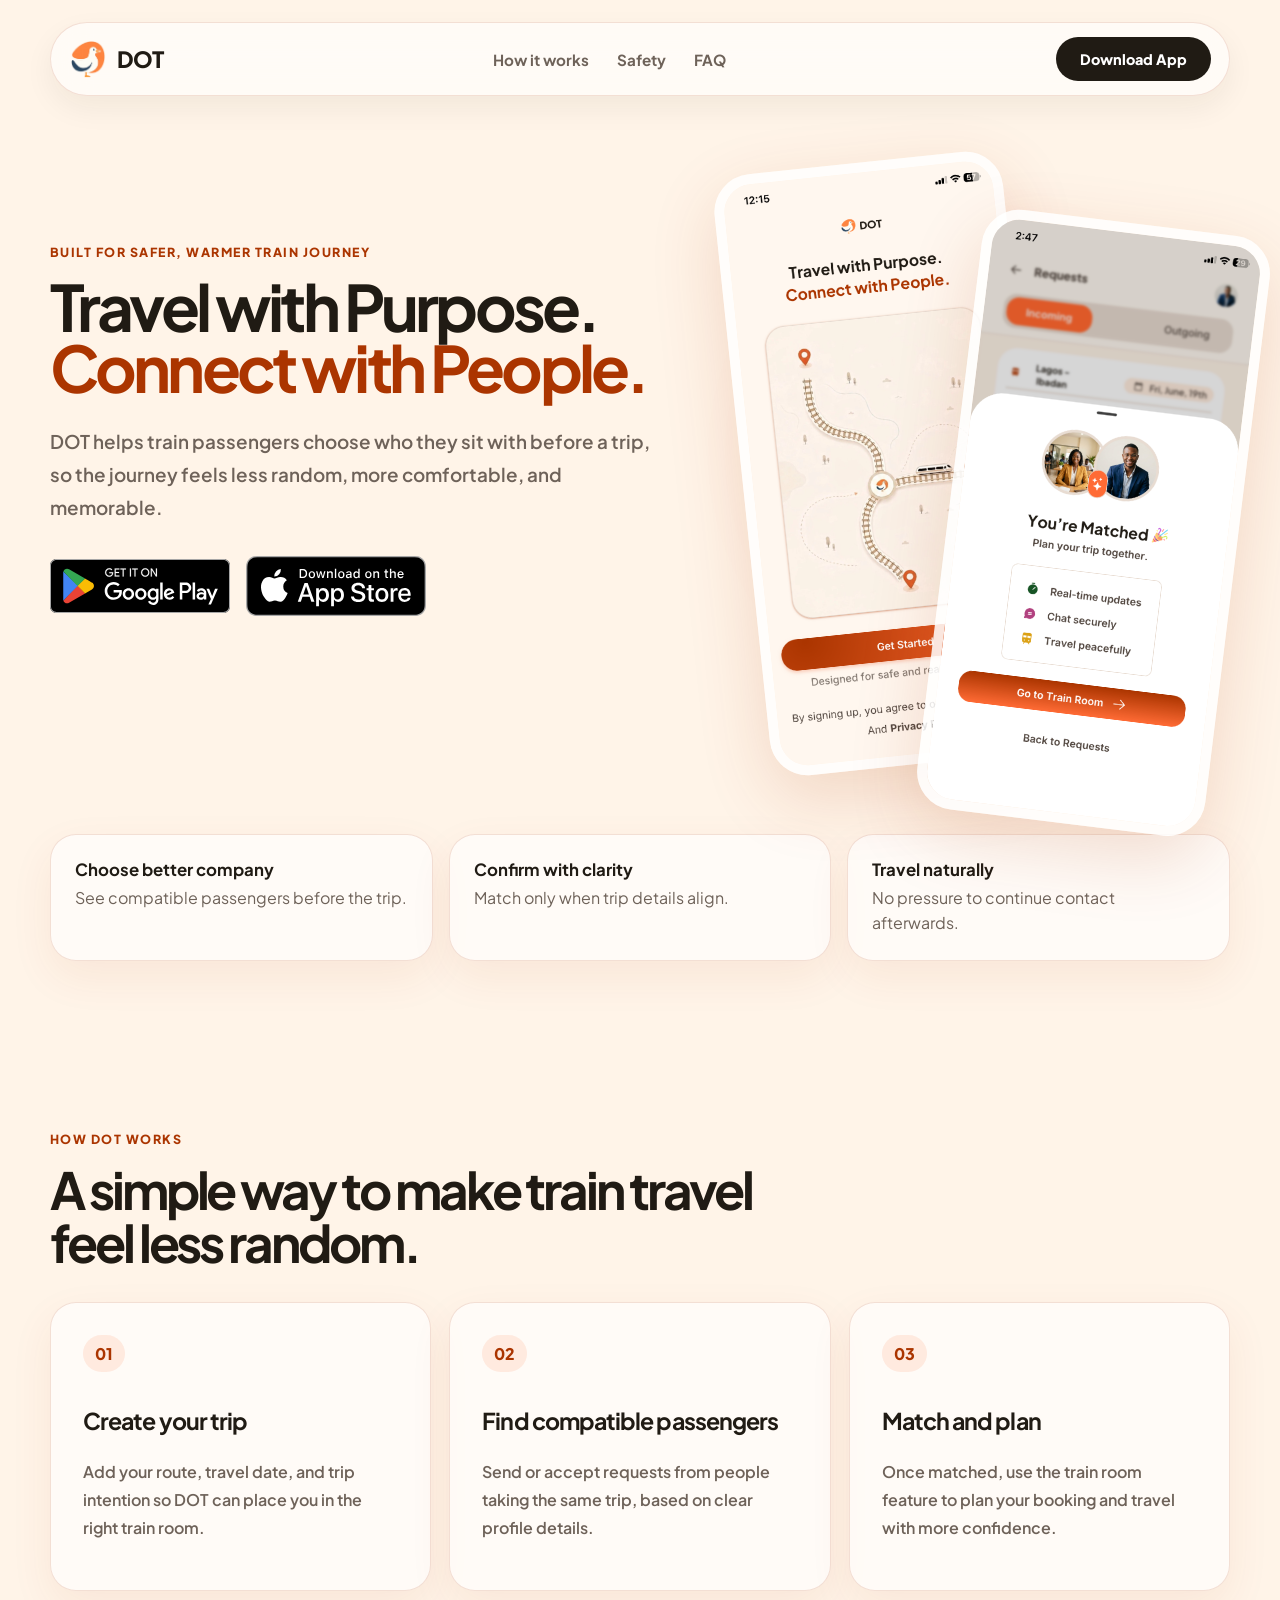
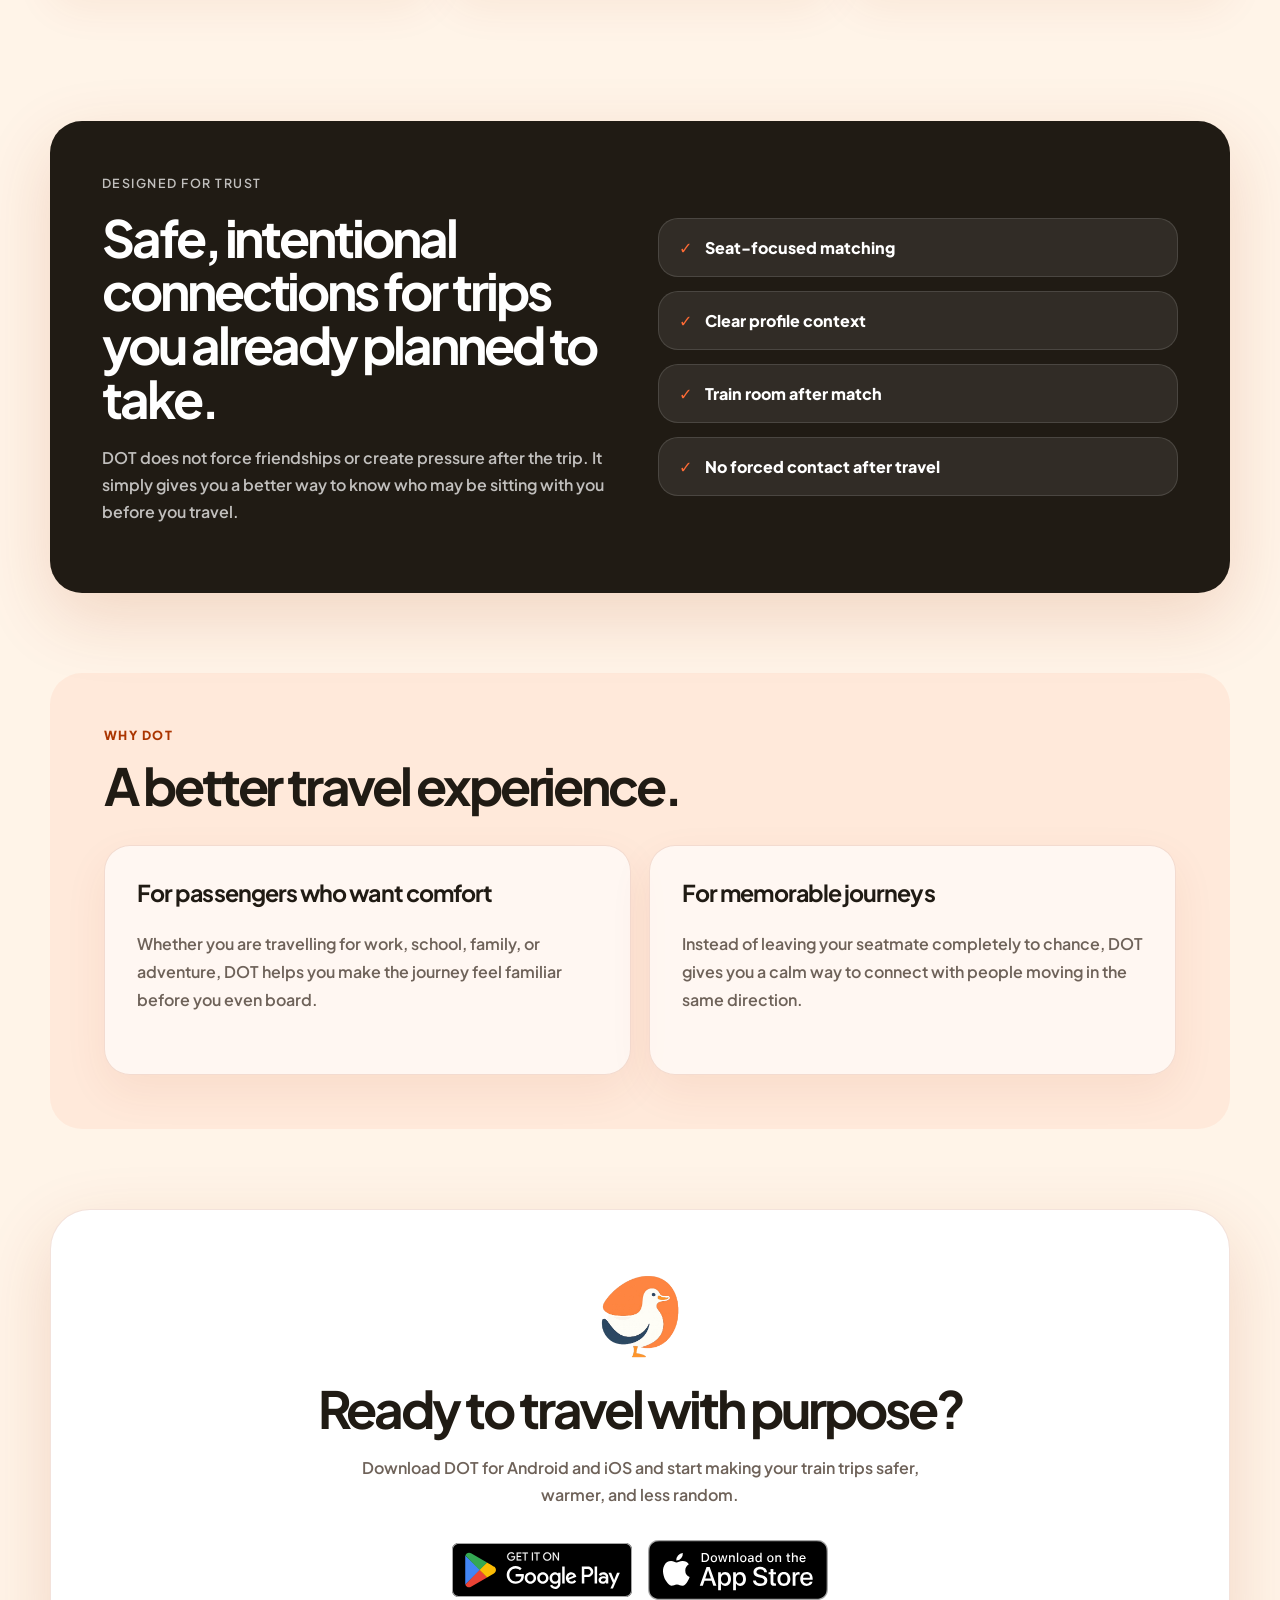
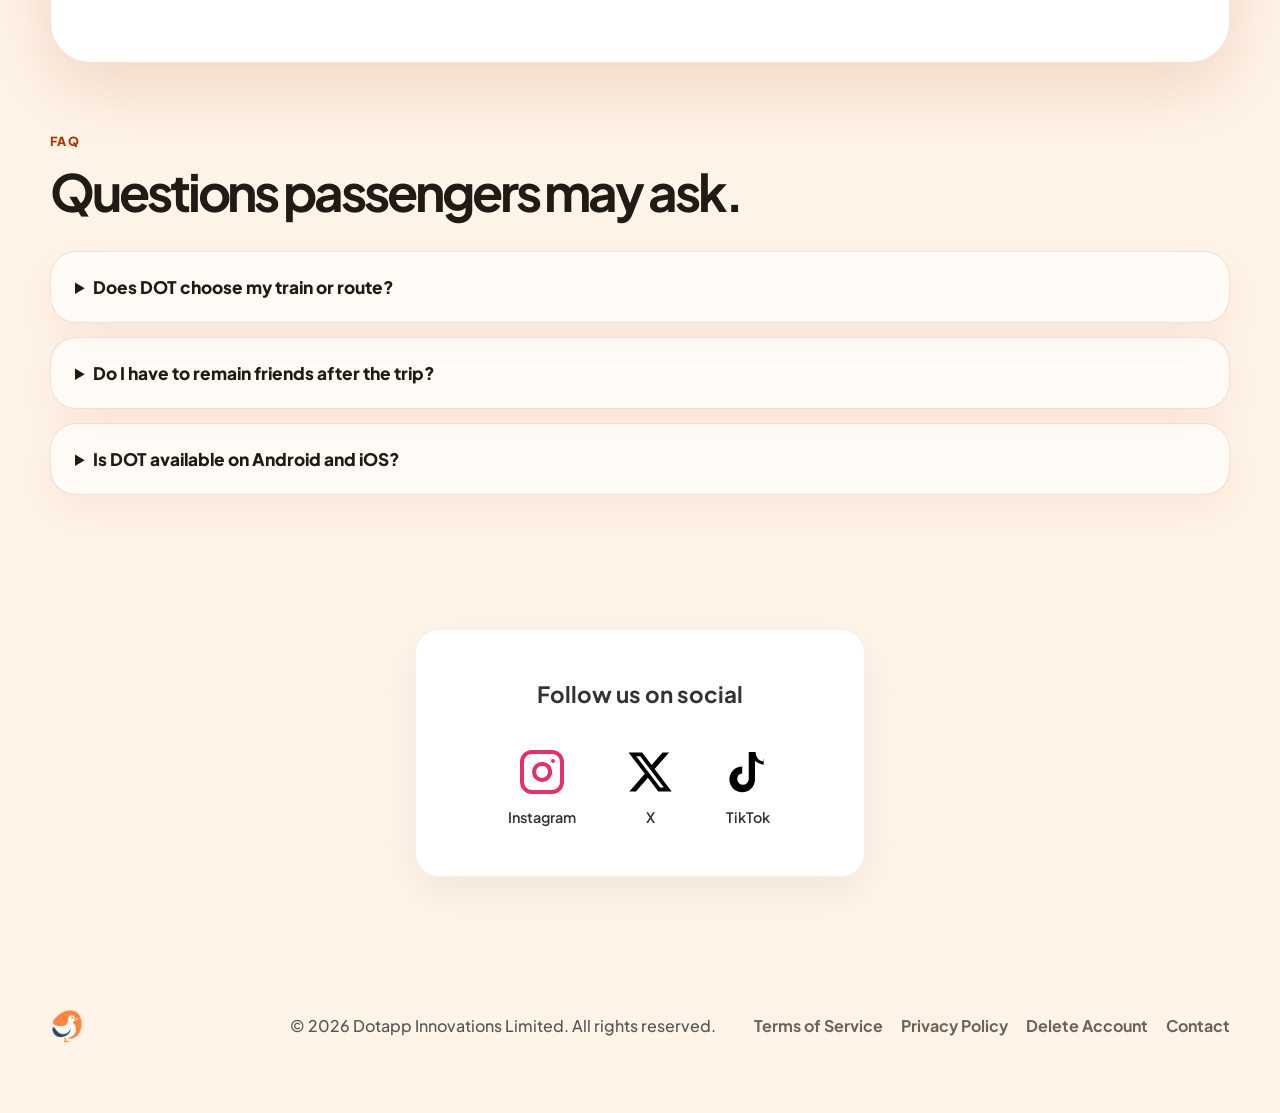
==== commit 77aa47e7: "Update index.html" ====
--- a/index.html
+++ b/index.html
@@ -54,12 +54,12 @@
         <p class="lead">DOT helps train passengers choose who they sit with before a trip, so the journey feels less random, more comfortable, and memorable.</p>
         
         <div class="store-buttons">
-          <a href="https://play.google.com/store/apps/details?id=ng.dotapp" target="_blank"
+          <a href="https://play.google.com/store/apps/details?id=ng.dotapp" 
             rel="noopener noreferrer">
             <img src="play.svg" alt="Get it on Google Play">
           </a>
           <a href="https://apps.apple.com/app/dot-during-our-trip/id6782400157"
-   target="_blank"
+   
    rel="noopener noreferrer">
   <img src="app.svg" alt="Download on the App Store">
 </a>
--- a/styles.css
+++ b/styles.css
@@ -0,0 +1,291 @@
+:root{
+  --orange:#FF6B35;
+  --burnt:#AB3500;
+  --cream:#FFF4E8;
+  --text:#201B14;
+  --muted:#6E6259;
+  --card:#FFFFFF;
+  --soft:#FFE5D8;
+  --line:rgba(171,53,0,.14);
+  --shadow:0 24px 70px rgba(171,53,0,.16);
+  --radius:32px;
+}
+*{box-sizing:border-box}
+html{scroll-behavior:smooth}
+body{
+  margin:0;
+  font-family:"Plus Jakarta Sans",system-ui,-apple-system,BlinkMacSystemFont,"Segoe UI",sans-serif;
+  background:var(--cream);
+  color:var(--text);
+}
+a{color:inherit;text-decoration:none}
+
+/* --- Floating Navigation Card --- */
+.nav{
+  width:min(1180px,calc(100% - 40px));
+  margin:22px auto 0;
+  display:flex;
+  align-items:center;
+  justify-content:space-between;
+  padding:14px 18px;
+  background:rgba(255,255,255,.62);
+  border:1px solid var(--line);
+  border-radius:999px;
+  backdrop-filter:blur(18px);
+  -webkit-backdrop-filter:blur(18px);
+  position:sticky;
+  top:16px;
+  z-index:999;
+  box-shadow:0 12px 30px rgba(32,27,20,.06);
+}
+.brand{display:flex;align-items:center;gap:10px;font-weight:800;font-size:1.4rem;letter-spacing:-.03em}
+.brand img{width:38px;height:38px;object-fit:contain}
+
+/* Targets desktop navigation specifically */
+.nav nav.desktop-menu{display:flex;gap:28px;color:var(--muted);font-weight:700;font-size:.95rem}
+
+.nav-cta,.primary-btn,.secondary-btn{
+  display:inline-flex;align-items:center;justify-content:center;
+  min-height:54px;padding:0 24px;border-radius:999px;font-weight:800;
+}
+.nav-cta{background:var(--text);color:#fff;min-height:44px;font-size:.9rem}
+
+/* --- NEW: Mobile Menu Hamburger Toggle Trigger --- */
+.menu-toggle {
+  display: none; /* Hidden on desktop */
+  flex-direction: column;
+  gap: 5px;
+  background: none;
+  border: none;
+  cursor: pointer;
+  padding: 8px;
+  z-index: 1001; /* Renders cleanly above overlay panel */
+}
+.menu-toggle span {
+  display: block;
+  width: 22px;
+  height: 2.5px;
+  background-color: var(--text);
+  border-radius: 999px;
+  transition: transform 0.3s ease, opacity 0.3s ease;
+}
+
+/* --- NEW: Mobile Dynamic Drawer Overlay --- */
+.mobile-menu-overlay {
+  position: fixed;
+  top: 82px; /* Sits directly beneath your floating navbar profile */
+  left: 50%;
+  transform: translateX(-50%) translateY(-15px);
+  width: min(1180px, calc(100% - 40px));
+  background: rgba(255, 255, 255, 0.96);
+  border: 1px solid var(--line);
+  border-radius: 28px;
+  padding: 36px 24px;
+  box-shadow: var(--shadow);
+  backdrop-filter: blur(20px);
+  -webkit-backdrop-filter: blur(20px);
+  opacity: 0;
+  visibility: hidden;
+  transition: opacity 0.3s ease, transform 0.3s ease, visibility 0.3s ease;
+  z-index: 1000;
+}
+.mobile-links {
+  display: flex;
+  flex-direction: column;
+  gap: 22px;
+  text-align: center;
+  font-size: 1.1rem;
+  font-weight: 700;
+  color: var(--text);
+}
+.menu-divider {
+  border: none;
+  border-top: 1px solid var(--line);
+  width: 100%;
+  margin: 8px 0;
+}
+.mobile-links a {
+  padding: 6px 0;
+  transition: color 0.2s ease;
+}
+.mobile-links a:hover {
+  color: var(--burnt);
+}
+
+/* Toggle Interaction Animation Performance Parameters */
+.mobile-menu-overlay.is-active {
+  opacity: 1;
+  visibility: visible;
+  transform: translateX(-50%) translateY(0);
+}
+.menu-toggle.is-active span:nth-child(1) {
+  transform: translateY(7.5px) rotate(45deg);
+}
+.menu-toggle.is-active span:nth-child(2) {
+  opacity: 0;
+}
+.menu-toggle.is-active span:nth-child(3) {
+  transform: translateY(-7.5px) rotate(-45deg);
+}
+
+/* --- Hero Layout (Side-by-Side Grid columns for Desktop view) --- */
+.hero{
+  width:min(1180px,calc(100% - 40px));
+  margin:68px auto 90px;
+  display:grid;
+  grid-template-columns:1.1fr 0.9fr;
+  gap:50px;
+  align-items:center;
+}
+.hero-copy{
+  position:relative;
+  z-index:3;
+}
+.eyebrow{color:var(--burnt);font-weight:800;text-transform:uppercase;letter-spacing:.12em;font-size:.78rem;margin:0 0 16px}
+h1,h2,h3,p{margin-top:0}
+h1{font-size:clamp(3.2rem,5vw,4.8rem);line-height:.96;letter-spacing:-.06em;margin-bottom:26px}
+h1 span{color:var(--burnt)}
+.lead{font-size:1.18rem;line-height:1.75;color:var(--muted);max-width:600px;font-weight:600}
+.hero-actions{display:flex;gap:14px;flex-wrap:wrap;margin-top:32px}.center{justify-content:center}
+.primary-btn{background:linear-gradient(135deg,var(--burnt),var(--orange));color:#fff;box-shadow:0 18px 32px rgba(255,107,53,.28)}
+.secondary-btn{background:rgba(255,255,255,.72);border:1px solid var(--line);color:var(--text)}
+.small-note{font-size:.9rem;color:var(--muted);margin-top:16px}
+
+/* --- Phone Stage Graphics Layout Frame --- */
+.phone-stage{
+  position:relative;
+  display:flex;
+  gap:24px;
+  justify-content:center;
+  align-items:center;
+  flex-wrap:wrap;
+  padding:20px;
+  z-index:1;
+  min-height:580px; 
+}
+.glow{position:absolute;width:470px;height:470px;background:radial-gradient(circle,var(--orange),transparent 68%);filter:blur(50px);opacity:.22}
+.phone{position:absolute;width:min(290px,42vw);border-radius:38px;box-shadow:var(--shadow);border:10px solid rgba(255,255,255,.85)}
+.phone-one{transform:rotate(-6deg) translateX(-90px)}
+.phone-two{transform:rotate(7deg) translate(125px,54px)}
+
+.trust-strip,.section,.feature-split,.download-panel,footer{width:min(1180px,calc(100% - 40px));margin-left:auto;margin-right:auto}
+.trust-strip{display:grid;grid-template-columns:repeat(3,1fr);gap:16px;margin-bottom:100px}
+.trust-strip div,.card,details{background:rgba(255,255,255,.64);border:1px solid var(--line);border-radius:26px;padding:24px;box-shadow:0 16px 44px rgba(171,53,0,.07)}
+.trust-strip strong,.trust-strip span{display:block}.trust-strip strong{font-size:1.05rem;margin-bottom:6px}.trust-strip span{color:var(--muted);line-height:1.55}
+.section{padding:70px 0}
+.section-head{max-width:720px;margin-bottom:32px}
+.section h2,.feature-split h2,.download-panel h2{font-size:clamp(2rem,4vw,3.5rem);line-height:1.05;letter-spacing:-.06em;margin-bottom:18px}
+.section-head p:not(.eyebrow),.feature-split p,.download-panel p{color:var(--muted);line-height:1.7;font-weight:600}
+.cards{display:grid;gap:18px}.three{grid-template-columns:repeat(3,1fr)}.two{grid-template-columns:repeat(2,1fr)}
+.card{padding:32px}
+.step{display:inline-flex;background:rgba(255,107,53,.12);color:var(--burnt);font-weight:900;border-radius:999px;padding:8px 12px;margin-bottom:34px}.card h3{font-size:1.45rem;letter-spacing:-.04em}.card p{color:var(--muted);line-height:1.75;font-weight:600}.large{min-height:230px}
+.feature-split{margin-top:60px;margin-bottom:80px;padding:52px;background:var(--text);color:#fff;border-radius:var(--radius);display:grid;grid-template-columns:1fr 1fr;gap:36px;align-items:center;box-shadow:var(--shadow)}
+.feature-split p{color:rgba(255,255,255,.72)}.safety-list{display:grid;gap:14px}.safety-list div{background:rgba(255,255,255,.08);border:1px solid rgba(255,255,255,.12);padding:18px 20px;border-radius:20px;font-weight:800}.safety-list span{color:var(--orange);margin-right:10px}
+.soft{background:rgba(255,107,53,.08);border-radius:var(--radius);padding:54px;margin-bottom:80px}
+
+/* --- Section 2 Download Card --- */
+.download-panel{
+  text-align:center;
+  background:#fff;
+  border:1px solid var(--line);
+  border-radius:40px;
+  padding:62px 26px;
+  box-shadow:var(--shadow);
+}
+.download-panel > img{width:88px;height:88px;object-fit:contain;margin-bottom:18px}
+.download-panel p{max-width:620px;margin:0 auto 32px;}
+
+/* --- Uniform Store App Download Buttons --- */
+.store-buttons{
+  display:flex;
+  flex-direction:row; 
+  align-items:center;
+  gap:16px;
+}
+.store-buttons a{
+  display:flex;
+  justify-content:center;
+  align-items:center;
+  width:180px; 
+}
+.store-buttons img{
+  width:100%; 
+  height:auto;
+  display:block;
+}
+.hero .store-buttons{
+  margin-top:32px;
+  margin-bottom:48px; 
+}
+.download-panel .store-buttons{
+  justify-content:center;
+  margin-top:32px;
+}
+
+.faq{padding-bottom:40px}details{margin-bottom:14px}summary{cursor:pointer;font-weight:800;font-size:1.08rem}details p{color:var(--muted);line-height:1.7;font-weight:600;margin:14px 0 0}
+footer{padding:52px 0 70px;display:flex;align-items:center;justify-content:space-between;gap:18px;color:var(--muted);font-weight:700}.footer-brand img{width:34px;height:34px}.footer-links{display:flex;gap:18px;flex-wrap:wrap}
+
+/* --- Tablets & Medium Scale Screens Breakpoint --- */
+@media (max-width:960px){
+  .nav nav.desktop-menu{display:none} /* Hides the inline list menu links */
+  .nav-cta{display:none} /* Hides header CTA on tablet/mobile views */
+  .menu-toggle{display:flex} /* Instantly shows hamburger trigger */
+  
+  .hero{grid-template-columns:1fr;margin-top:44px;gap:20px}
+  .phone-stage{min-height:560px}
+  .trust-strip,.three,.two,.feature-split{grid-template-columns:1fr}
+  .feature-split{padding:32px}
+  footer{flex-direction:column;text-align:center}
+  .phone-one{transform:rotate(-5deg) translateX(-70px)}
+  .phone-two{transform:rotate(6deg) translate(80px,70px)}
+  .hero .store-buttons{justify-content:center}
+}
+
+/* --- Mobile Phone Scale Smart Views Layout --- */
+@media (max-width:560px){
+  .nav,.hero,.trust-strip,.section,.feature-split,.download-panel,footer{width:min(100% - 28px,1180px)}
+  .nav{
+    padding:10px 12px;
+    position:sticky;
+    top:16px;
+  }
+  .mobile-menu-overlay {
+    width: calc(100% - 28px);
+    top: 68px; /* Perfectly realigns overlay dropdown panel anchor coordinates */
+  }
+  .hero{margin-bottom:40px}
+  h1{font-size:3.35rem}
+  .lead{font-size:1.02rem}
+  .hero-actions{flex-direction:column}
+  .primary-btn,.secondary-btn{width:100%}
+  
+  /* Retains visible boundaries so mockups don't crop at the base */
+  .phone-stage{min-height:430px;padding:28px 0;overflow:visible}
+  .phone{width:205px;border-radius:30px;border-width:7px}
+  .phone-one{transform:rotate(-5deg) translateX(-55px)}
+  .phone-two{transform:rotate(7deg) translate(62px,55px)}
+  .trust-strip{margin-bottom:50px}
+  .section{padding:44px 0}
+  .card{padding:24px}
+  .soft{padding:24px}
+  .download-panel{padding:44px 18px}
+  .footer-links{justify-content:center}
+  
+  .store-buttons{
+    flex-direction:column; 
+    align-items:center;
+    gap:14px;
+  }
+  .store-buttons a{
+    width:210px; 
+  }
+  .store-buttons img{
+    width:100%;
+    height:auto;
+  }
+}
+
+/* --- Prevent Horizontal Frame Trembling --- */
+html, body {
+  max-width: 100%;
+}
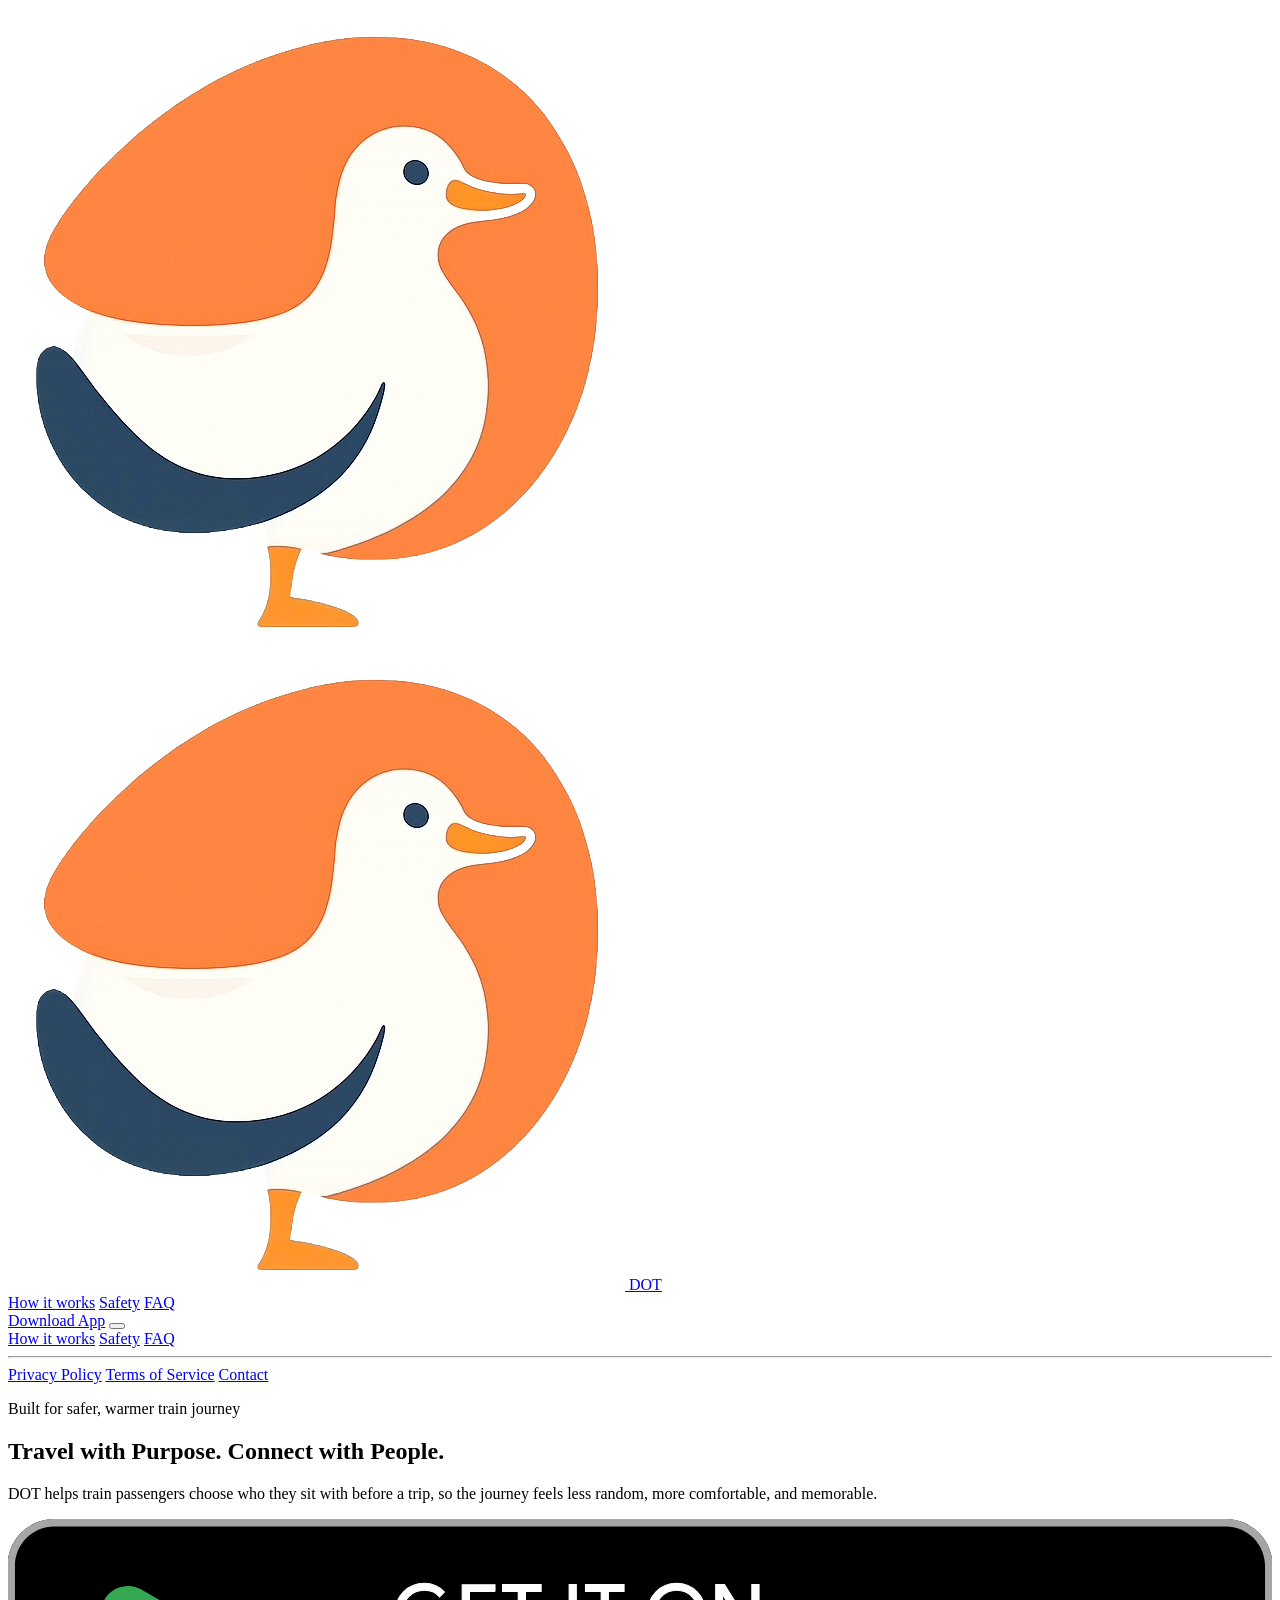
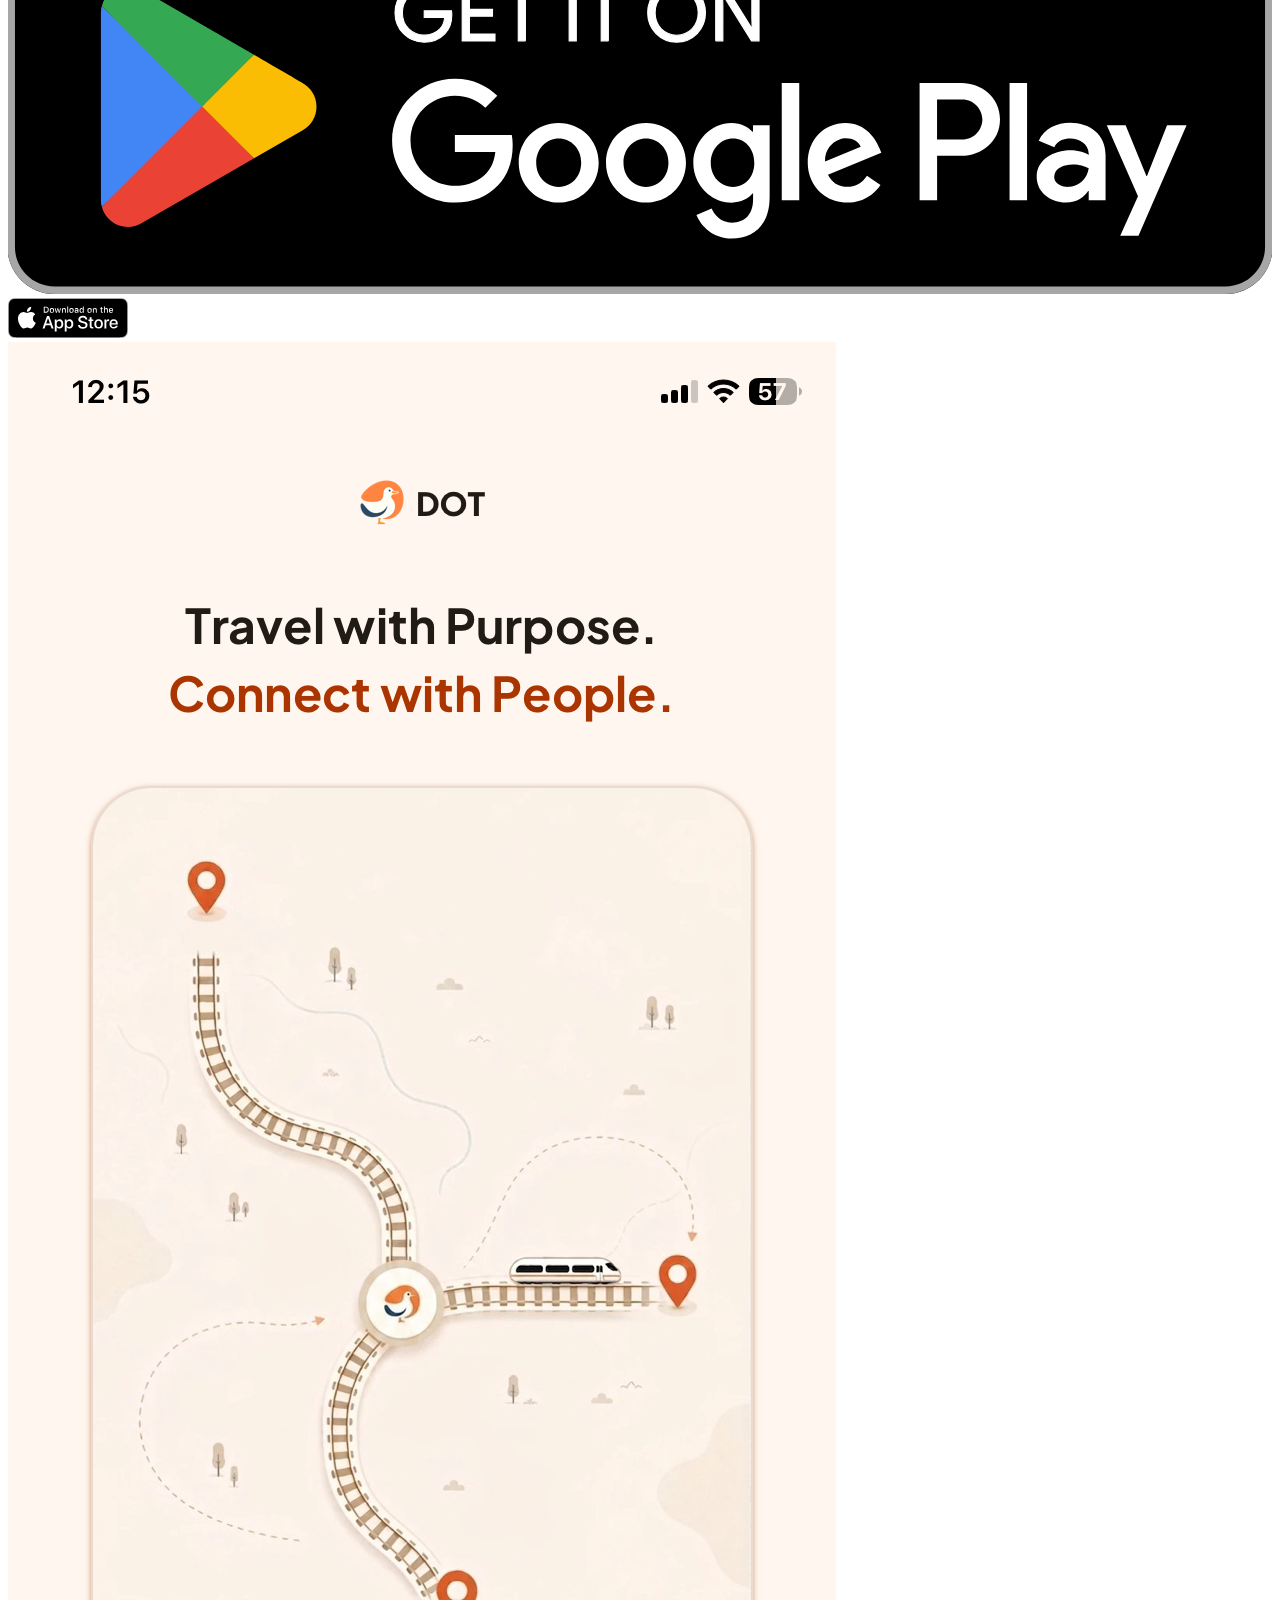
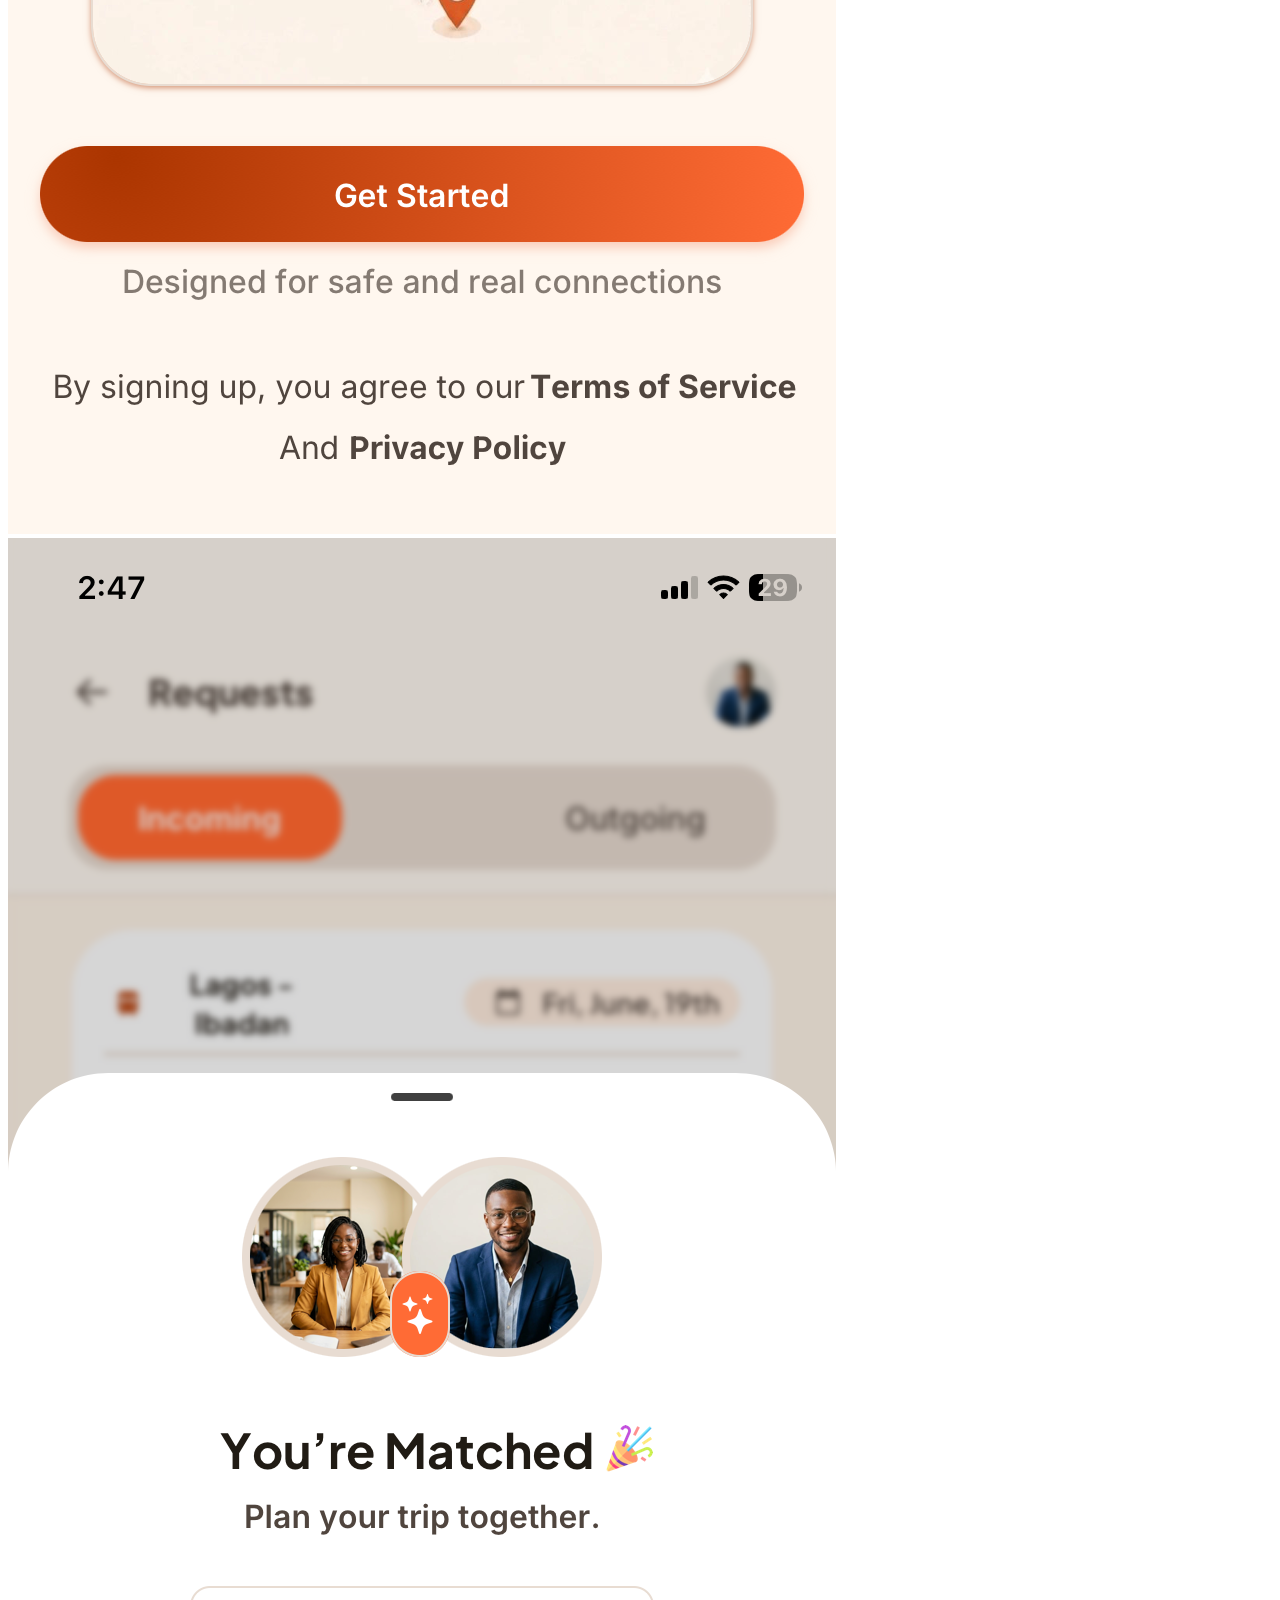
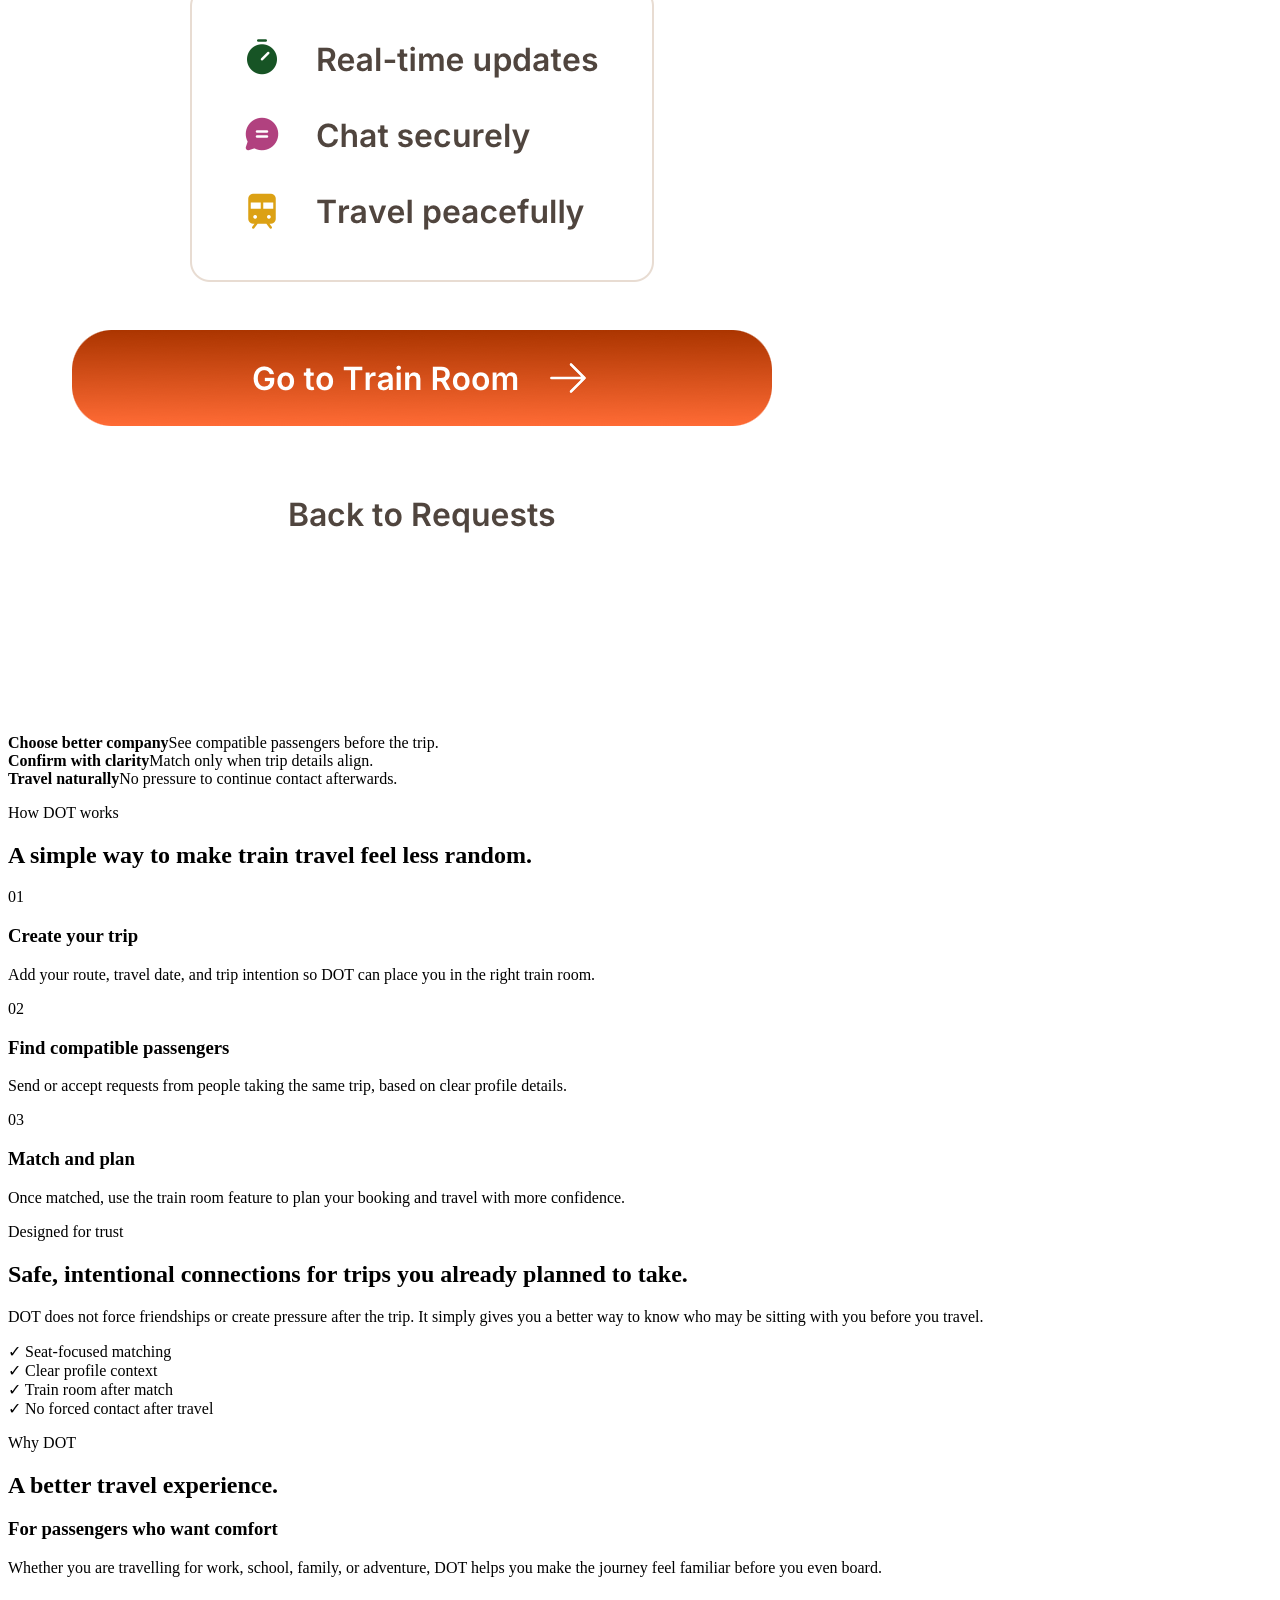
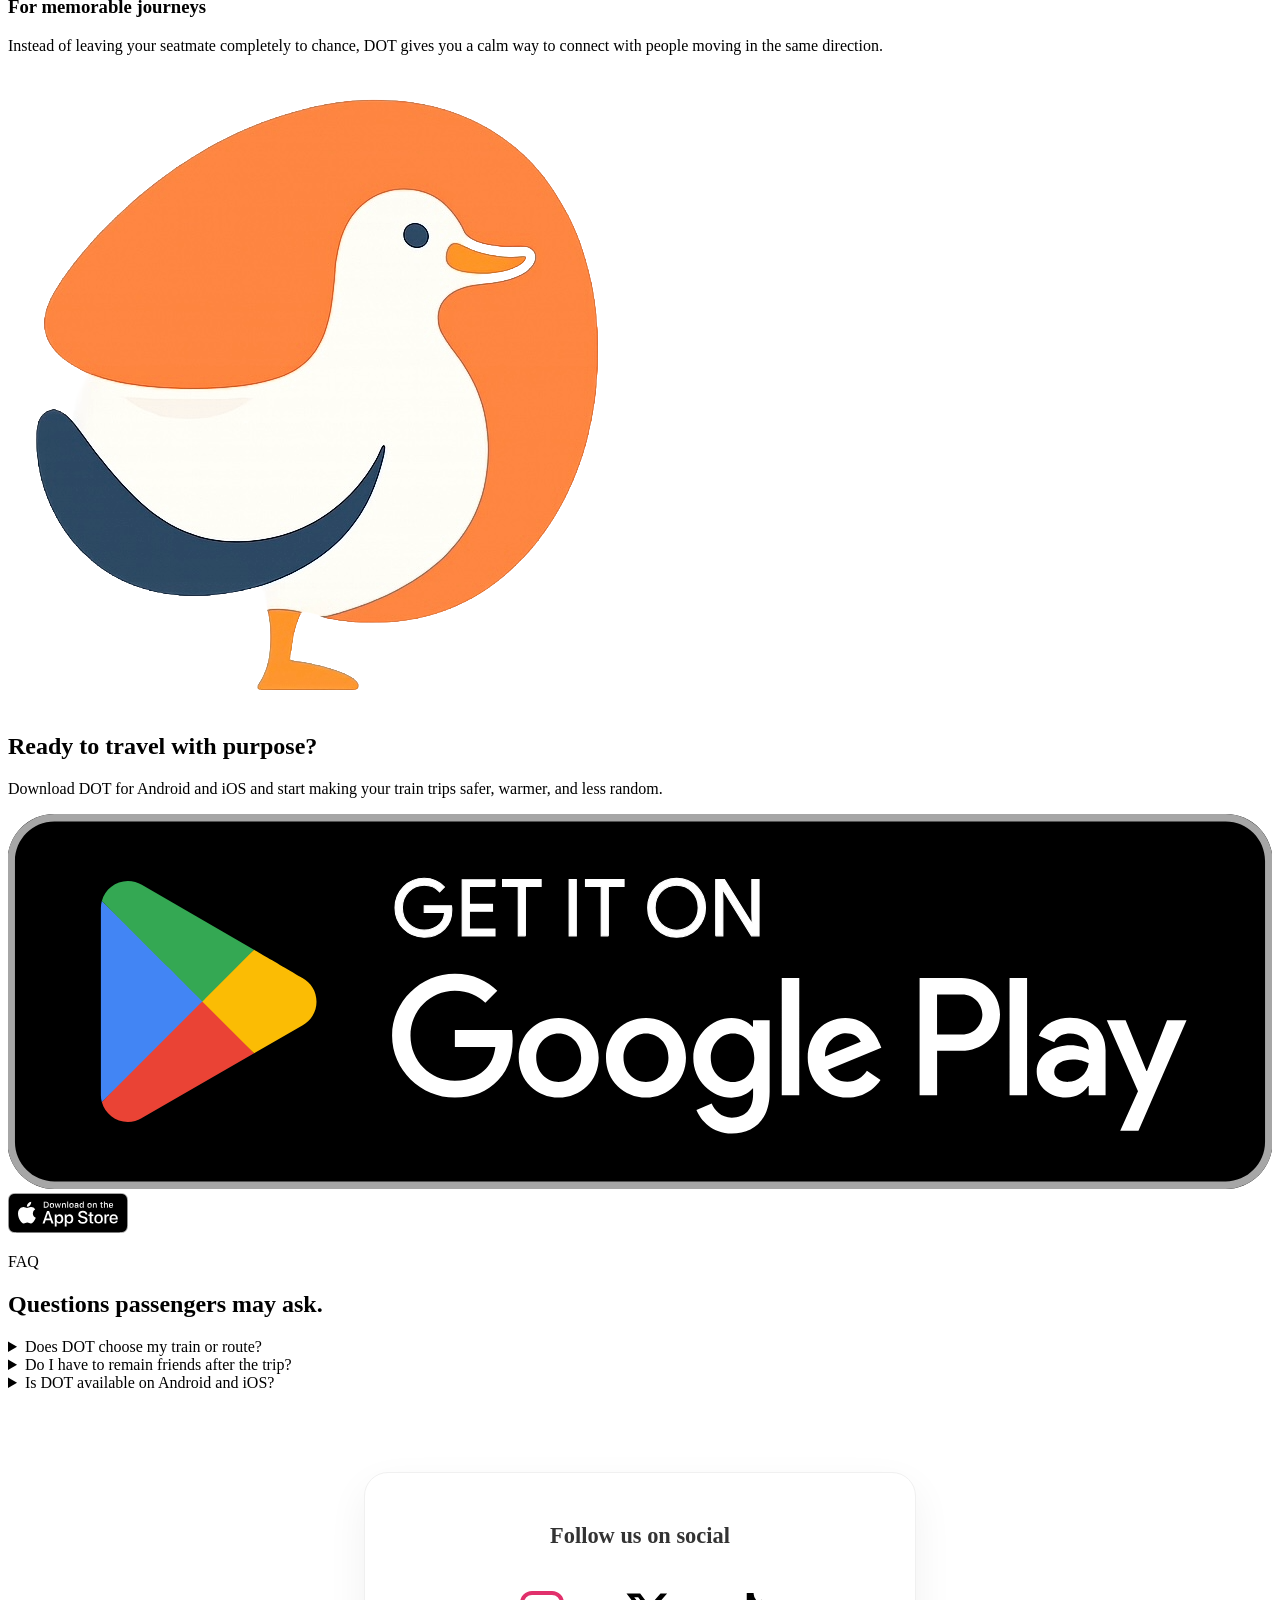
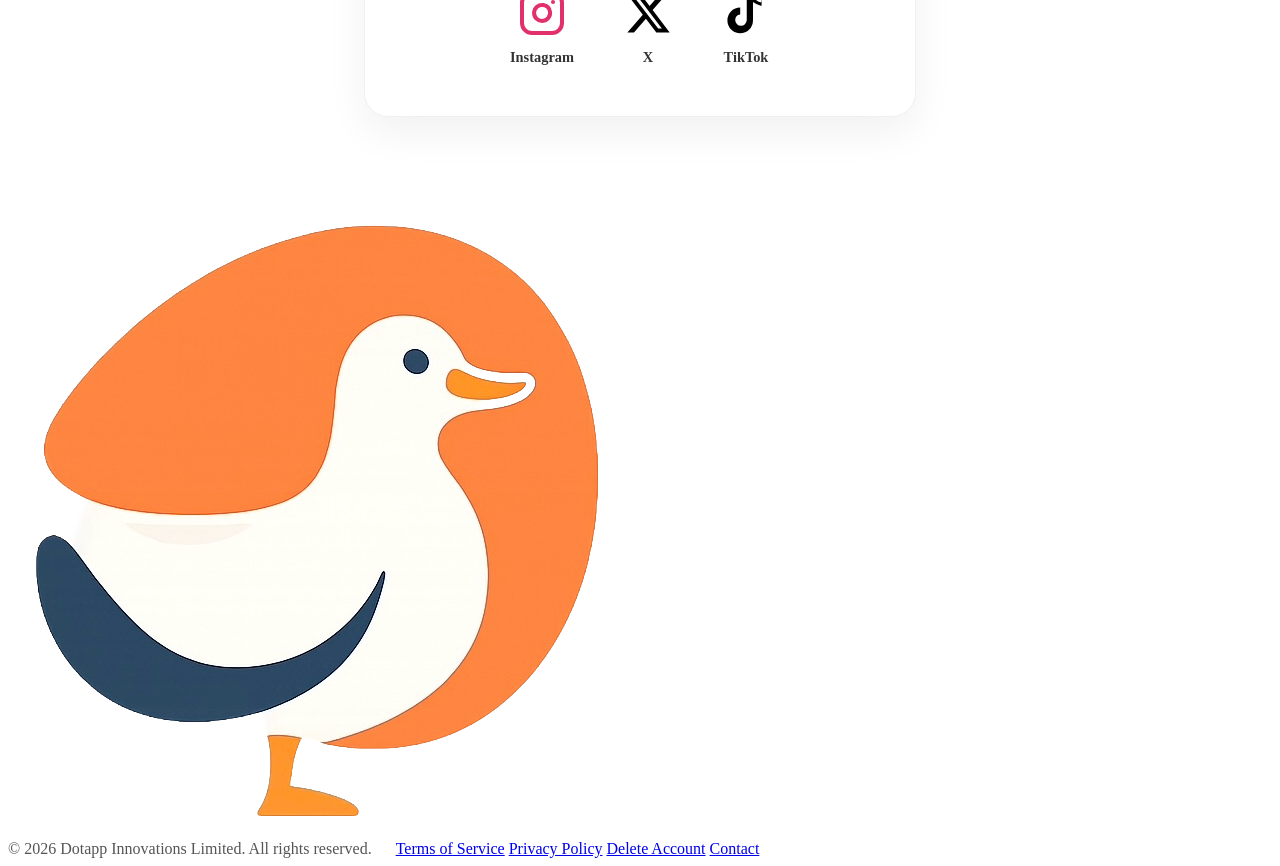
==== commit 9be20364: "Add files via upload" ====
--- a/index.html
+++ b/index.html
@@ -3,23 +3,118 @@
 <head>
   <meta charset="utf-8" />
   <meta name="viewport" content="width=device-width, initial-scale=1" />
-  <title>DOT — Travel with Purpose. Connect with People.</title>
-  <meta name="description" content="DOT helps train passengers connect with trusted people on trips they were already taking." />
+  <title>DOT — Travel with Purpose. Connect with People on Nigerian Train Trips.</title>
+  <meta name="description" content="DOT helps Nigerian train passengers choose who they sit with before a trip. Match with compatible travelers, coordinate seating, and make every journey feel safer and warmer." />
+  <link rel="canonical" href="https://www.dotapp.ng/" />
+
+  <!-- Open Graph -->
   <meta property="og:title" content="DOT — Travel with Purpose. Connect with People." />
   <meta property="og:description" content="Choose who you sit with, match before your trip, and travel with more comfort and confidence." />
   <meta property="og:type" content="website" />
+  <meta property="og:url" content="https://www.dotapp.ng/" />
+  <meta property="og:image" content="https://www.dotapp.ng/dot-home.png" />
+  <meta property="og:site_name" content="DOT" />
+
+  <!-- Twitter Card -->
+  <meta name="twitter:card" content="summary_large_image" />
+  <meta name="twitter:title" content="DOT — Travel with Purpose. Connect with People." />
+  <meta name="twitter:description" content="Choose who you sit with, match before your trip, and travel with more comfort and confidence." />
+  <meta name="twitter:image" content="https://www.dotapp.ng/dot-home.png" />
+
+  <link rel="icon" href="/dot-logo.png" type="image/png" />
+
   <link rel="preconnect" href="https://fonts.googleapis.com">
   <link rel="preconnect" href="https://fonts.gstatic.com" crossorigin>
   <link href="https://fonts.googleapis.com/css2?family=Plus+Jakarta+Sans:wght@400;500;600;700;800&display=swap" rel="stylesheet">
   <link rel="stylesheet" href="styles.css" />
+
+  <!-- Structured Data: Organization -->
+  <script type="application/ld+json">
+  {
+    "@context": "https://schema.org",
+    "@type": "Organization",
+    "name": "DOT",
+    "legalName": "Dotapp Innovations Limited",
+    "url": "https://www.dotapp.ng/",
+    "logo": "https://www.dotapp.ng/dot-logo.png",
+    "sameAs": [
+      "https://www.instagram.com/dot_duringourtrip",
+      "https://x.com/dot_journeys",
+      "https://vt.tiktok.com/ZSCTpVRqR/"
+    ]
+  }
+  </script>
+
+  <!-- Structured Data: Mobile Application -->
+  <script type="application/ld+json">
+  {
+    "@context": "https://schema.org",
+    "@type": "MobileApplication",
+    "name": "DOT",
+    "operatingSystem": "ANDROID, IOS",
+    "applicationCategory": "TravelApplication",
+    "description": "DOT helps train passengers connect with trusted people on trips they were already taking.",
+    "downloadUrl": [
+      "https://play.google.com/store/apps/details?id=ng.dotapp",
+      "https://apps.apple.com/app/dot-during-our-trip/id6782400157"
+    ],
+    "publisher": {
+      "@type": "Organization",
+      "name": "Dotapp Innovations Limited"
+    }
+  }
+  </script>
+
+  <!-- Structured Data: FAQ -->
+  <script type="application/ld+json">
+  {
+    "@context": "https://schema.org",
+    "@type": "FAQPage",
+    "mainEntity": [
+      {
+        "@type": "Question",
+        "name": "Does DOT choose my train or route?",
+        "acceptedAnswer": {
+          "@type": "Answer",
+          "text": "No. DOT is for trips you already plan to take. It helps you connect with people on the same journey."
+        }
+      },
+      {
+        "@type": "Question",
+        "name": "Do I have to remain friends after the trip?",
+        "acceptedAnswer": {
+          "@type": "Answer",
+          "text": "No. DOT only supports trip-based connection. What happens after the journey is completely up to you."
+        }
+      },
+      {
+        "@type": "Question",
+        "name": "Is DOT available on Android and iOS?",
+        "acceptedAnswer": {
+          "@type": "Answer",
+          "text": "Yes. DOT is available on Play Store and App Store."
+        }
+      }
+    ]
+  }
+  </script>
 </head>
 <body>
+
+  <!-- Preloader -->
+  <div class="preloader" id="preloader">
+    <div class="preloader-content">
+      <img src="dot-logo.png" alt="DOT logo" class="preloader-logo">
+      <div class="loader-bar"></div>
+    </div>
+  </div>
+
   <header class="nav">
-    <a href="#" class="brand" aria-label="DOT home">
+    <a href="/" class="brand" aria-label="DOT home">
       <img src="dot-logo.png" alt="DOT logo">
       <span>DOT</span>
     </a>
-    
+
     <nav class="desktop-menu">
       <a href="#how">How it works</a>
       <a href="#safety">Safety</a>
@@ -52,17 +147,17 @@
         <p class="eyebrow">Built for safer, warmer train journey</p>
         <h1>Travel with Purpose. <span>Connect with People.</span></h1>
         <p class="lead">DOT helps train passengers choose who they sit with before a trip, so the journey feels less random, more comfortable, and memorable.</p>
-        
+
         <div class="store-buttons">
-          <a href="https://play.google.com/store/apps/details?id=ng.dotapp" 
+          <a href="https://play.google.com/store/apps/details?id=ng.dotapp" target="_blank"
             rel="noopener noreferrer">
             <img src="play.svg" alt="Get it on Google Play">
           </a>
           <a href="https://apps.apple.com/app/dot-during-our-trip/id6782400157"
-   
-   rel="noopener noreferrer">
-  <img src="app.svg" alt="Download on the App Store">
-</a>
+            target="_blank"
+            rel="noopener noreferrer">
+            <img src="app.svg" alt="Download on the App Store">
+          </a>
         </div>
       </div>
       <div class="phone-stage" aria-label="DOT app preview">
@@ -73,28 +168,28 @@
     </section>
 
     <section class="trust-strip">
-      <div><strong>Choose better company</strong><span>See compatible passengers before the trip.</span></div>
-      <div><strong>Confirm with clarity</strong><span>Match only when trip details align.</span></div>
-      <div><strong>Travel naturally</strong><span>No pressure to continue contact afterwards.</span></div>
+      <div class="reveal"><strong>Choose better company</strong><span>See compatible passengers before the trip.</span></div>
+      <div class="reveal"><strong>Confirm with clarity</strong><span>Match only when trip details align.</span></div>
+      <div class="reveal"><strong>Travel naturally</strong><span>No pressure to continue contact afterwards.</span></div>
     </section>
 
     <section class="section" id="how">
-      <div class="section-head">
+      <div class="section-head reveal">
         <p class="eyebrow">How DOT works</p>
         <h2>A simple way to make train travel feel less random.</h2>
       </div>
       <div class="cards three">
-        <article class="card">
+        <article class="card reveal">
           <span class="step">01</span>
           <h3>Create your trip</h3>
           <p>Add your route, travel date, and trip intention so DOT can place you in the right train room.</p>
         </article>
-        <article class="card">
+        <article class="card reveal">
           <span class="step">02</span>
           <h3>Find compatible passengers</h3>
           <p>Send or accept requests from people taking the same trip, based on clear profile details.</p>
         </article>
-        <article class="card">
+        <article class="card reveal">
           <span class="step">03</span>
           <h3>Match and plan</h3>
           <p>Once matched, use the train room feature to plan your booking and travel with more confidence.</p>
@@ -103,12 +198,12 @@
     </section>
 
     <section class="feature-split" id="safety">
-      <div>
+      <div class="reveal-left">
         <p class="eyebrow">Designed for trust</p>
         <h2>Safe, intentional connections for trips you already planned to take.</h2>
         <p>DOT does not force friendships or create pressure after the trip. It simply gives you a better way to know who may be sitting with you before you travel.</p>
       </div>
-      <div class="safety-list">
+      <div class="safety-list reveal-right">
         <div><span>✓</span> Seat-focused matching</div>
         <div><span>✓</span> Clear profile context</div>
         <div><span>✓</span> Train room after match</div>
@@ -117,95 +212,93 @@
     </section>
 
     <section class="section soft">
-      <div class="section-head">
+      <div class="section-head reveal">
         <p class="eyebrow">Why DOT</p>
         <h2> A better travel experience.</h2>
       </div>
       <div class="cards two">
-        <article class="card large">
+        <article class="card large reveal-left">
           <h3>For passengers who want comfort</h3>
           <p>Whether you are travelling for work, school, family, or adventure, DOT helps you make the journey feel familiar before you even board.</p>
         </article>
-        <article class="card large">
+        <article class="card large reveal-right">
           <h3>For memorable journeys</h3>
           <p>Instead of leaving your seatmate completely to chance, DOT gives you a calm way to connect with people moving in the same direction.</p>
         </article>
       </div>
     </section>
 
-    <section id="download" class="download-panel">
+    <section id="download" class="download-panel reveal">
       <img src="dot-logo.png" alt="DOT logo">
       <h2>Ready to travel with purpose?</h2>
       <p>Download DOT for Android and iOS and start making your train trips safer, warmer, and less random.</p>
-      
+
       <div class="store-buttons">
         <a href="https://play.google.com/store/apps/details?id=ng.dotapp" target="_blank"
             rel="noopener noreferrer">
             <img src="play.svg" alt="Get it on Google Play">
           </a>
           <a href="https://apps.apple.com/app/dot-during-our-trip/id6782400157"
-   target="_blank"
-   rel="noopener noreferrer">
-  <img src="app.svg" alt="Download on the App Store">
-</a>
+            target="_blank"
+            rel="noopener noreferrer">
+            <img src="app.svg" alt="Download on the App Store">
+          </a>
       </div>
     </section>
 
     <section class="section faq" id="faq">
-      <div class="section-head">
+      <div class="section-head reveal">
         <p class="eyebrow">FAQ</p>
         <h2>Questions passengers may ask.</h2>
       </div>
-      <details>
+      <details class="reveal">
         <summary>Does DOT choose my train or route?</summary>
         <p>No. DOT is for trips you already plan to take. It helps you connect with people on the same journey.</p>
       </details>
-      <details>
+      <details class="reveal">
         <summary>Do I have to remain friends after the trip?</summary>
         <p>No. DOT only supports trip-based connection. What happens after the journey is completely up to you.</p>
       </details>
-      <details>
+      <details class="reveal">
         <summary>Is DOT available on Android and iOS?</summary>
         <p>Yes. DOT is available on Play Store and App store.</p>
       </details>
     </section>
   </main>
 
- <!-- Social Media Card Section -->
-<section class="social-card-section" style="padding: 80px 20px; text-align: center;">
-  <div class="social-card" style="background: #ffffff; border-radius: 24px; padding: 50px; max-width: 450px; margin: 0 auto; border: 1px solid #f0f0f0; box-shadow: 0 15px 40px rgba(0,0,0,0.06);">
-    <h4 style="margin: 0 0 40px 0; font-size: 1.4rem; color: #333; font-weight: 700;">Follow us on social</h4>
-    <div style="display: flex; justify-content: center; gap: 50px;">
-      
-      <!-- Instagram -->
-      <a href="https://www.instagram.com/dot_duringourtrip?igsh=N3lmMXFhbnptZ3hj&utm_source=qr" target="_blank" rel="noopener noreferrer" style="text-decoration: none; color: #E1306C; display: flex; flex-direction: column; align-items: center; gap: 12px;">
-        <svg width="48" height="48" viewBox="0 0 24 24" fill="none" stroke="currentColor" stroke-width="2" stroke-linecap="round" stroke-linejoin="round"><rect x="2" y="2" width="20" height="20" rx="5" ry="5"></rect><path d="M16 11.37A4 4 0 1 1 12.63 8 4 4 0 0 1 16 11.37z"></path><line x1="17.5" y1="6.5" x2="17.51" y2="6.5"></line></svg>
-        <span style="font-size: 0.9rem; font-weight: 600; color: #333;">Instagram</span>
-      </a>
-
-      <!-- X -->
-      <a href="https://x.com/dot_journeys?s=11" target="_blank" rel="noopener noreferrer" style="text-decoration: none; color: #000000; display: flex; flex-direction: column; align-items: center; gap: 12px;">
-        <svg width="48" height="48" viewBox="0 0 24 24" fill="currentColor"><path d="M18.244 2.25h3.308l-7.227 8.26 8.502 11.24H16.17l-5.214-6.817L4.99 21.75H1.68l7.73-8.835L1.254 2.25H8.08l4.713 6.231zm-1.161 17.52h1.833L7.084 4.126H5.117z"/></svg>
-        <span style="font-size: 0.9rem; font-weight: 600; color: #333;">X</span>
-      </a>
-
-      <!-- TikTok -->
-      <a href="https://vt.tiktok.com/ZSCTpVRqR/" target="_blank" rel="noopener noreferrer" style="text-decoration: none; color: #000000; display: flex; flex-direction: column; align-items: center; gap: 12px;">
-        <svg width="48" height="48" viewBox="0 0 24 24" fill="currentColor"><path d="M19.59 6.69a4.83 4.83 0 0 1-3.77-4.25V2h-3.45v13.67a2.89 2.89 0 0 1-5.77 0 2.89 2.89 0 0 1 2.5-2.86v-3.5a6.39 6.39 0 0 0-6.39 6.39 6.39 6.39 0 0 0 6.39 6.39 6.39 6.39 0 0 0 6.39-6.39V6.48a12.8 12.8 0 0 0 4.26 2.08l.19-3.87z"/></svg>
-        <span style="font-size: 0.9rem; font-weight: 600; color: #333;">TikTok</span>
-      </a>
-      
+  <!-- Social Media Card Section -->
+  <section class="social-card-section reveal" style="padding: 80px 20px; text-align: center;">
+    <div class="social-card" style="background: #ffffff; border-radius: 24px; padding: 50px; max-width: 450px; margin: 0 auto; border: 1px solid #f0f0f0; box-shadow: 0 15px 40px rgba(0,0,0,0.06);">
+      <h4 style="margin: 0 0 40px 0; font-size: 1.4rem; color: #333; font-weight: 700;">Follow us on social</h4>
+      <div style="display: flex; justify-content: center; gap: 50px;">
+
+        <!-- Instagram -->
+        <a href="https://www.instagram.com/dot_duringourtrip?igsh=N3lmMXFhbnptZ3hj&utm_source=qr" target="_blank" rel="noopener noreferrer" style="text-decoration: none; color: #E1306C; display: flex; flex-direction: column; align-items: center; gap: 12px;">
+          <svg width="48" height="48" viewBox="0 0 24 24" fill="none" stroke="currentColor" stroke-width="2" stroke-linecap="round" stroke-linejoin="round"><rect x="2" y="2" width="20" height="20" rx="5" ry="5"></rect><path d="M16 11.37A4 4 0 1 1 12.63 8 4 4 0 0 1 16 11.37z"></path><line x1="17.5" y1="6.5" x2="17.51" y2="6.5"></line></svg>
+          <span style="font-size: 0.9rem; font-weight: 600; color: #333;">Instagram</span>
+        </a>
+
+        <!-- X -->
+        <a href="https://x.com/dot_journeys?s=11" target="_blank" rel="noopener noreferrer" style="text-decoration: none; color: #000000; display: flex; flex-direction: column; align-items: center; gap: 12px;">
+          <svg width="48" height="48" viewBox="0 0 24 24" fill="currentColor"><path d="M18.244 2.25h3.308l-7.227 8.26 8.502 11.24H16.17l-5.214-6.817L4.99 21.75H1.68l7.73-8.835L1.254 2.25H8.08l4.713 6.231zm-1.161 17.52h1.833L7.084 4.126H5.117z"/></svg>
+          <span style="font-size: 0.9rem; font-weight: 600; color: #333;">X</span>
+        </a>
+
+        <!-- TikTok -->
+        <a href="https://vt.tiktok.com/ZSCTpVRqR/" target="_blank" rel="noopener noreferrer" style="text-decoration: none; color: #000000; display: flex; flex-direction: column; align-items: center; gap: 12px;">
+          <svg width="48" height="48" viewBox="0 0 24 24" fill="currentColor"><path d="M19.59 6.69a4.83 4.83 0 0 1-3.77-4.25V2h-3.45v13.67a2.89 2.89 0 0 1-5.77 0 2.89 2.89 0 0 1 2.5-2.86v-3.5a6.39 6.39 0 0 0-6.39 6.39 6.39 6.39 0 0 0 6.39 6.39 6.39 6.39 0 0 0 6.39-6.39V6.48a12.8 12.8 0 0 0 4.26 2.08l.19-3.87z"/></svg>
+          <span style="font-size: 0.9rem; font-weight: 600; color: #333;">TikTok</span>
+        </a>
+
+      </div>
     </div>
-  </div>
-</section>
+  </section>
 
   <footer>
-    <a class="brand footer-brand" href="#">
+    <a class="brand footer-brand" href="/">
       <img src="dot-logo.png" alt="DOT logo">
-      <!-- Removed span to avoid logo styling -->
     </a>
-    
-    <!-- Added copyright text here with specific styling to match links -->
+
     <div class="footer-links">
       <span style="font-size: 1rem; color: #555; font-weight: 500; margin-right: 20px;">
         &copy; 2026 Dotapp Innovations Limited. All rights reserved.
@@ -217,24 +310,6 @@
     </div>
   </footer>
 
-  <script>
-    const menuToggle = document.querySelector('.menu-toggle');
-    const mobileMenu = document.querySelector('.mobile-menu-overlay');
-    const mobileLinks = document.querySelectorAll('.mobile-links a');
-
-    // Handle open and close click event cycles
-    menuToggle.addEventListener('click', () => {
-      menuToggle.classList.toggle('is-active');
-      mobileMenu.classList.toggle('is-active');
-    });
-
-    // Auto-dismiss the menu interface once an option is selected
-    mobileLinks.forEach(link => {
-      link.addEventListener('click', () => {
-        menuToggle.classList.remove('is-active');
-        mobileMenu.classList.remove('is-active');
-      });
-    });
-  </script>
+  <script src="main.js"></script>
 </body>
 </html>
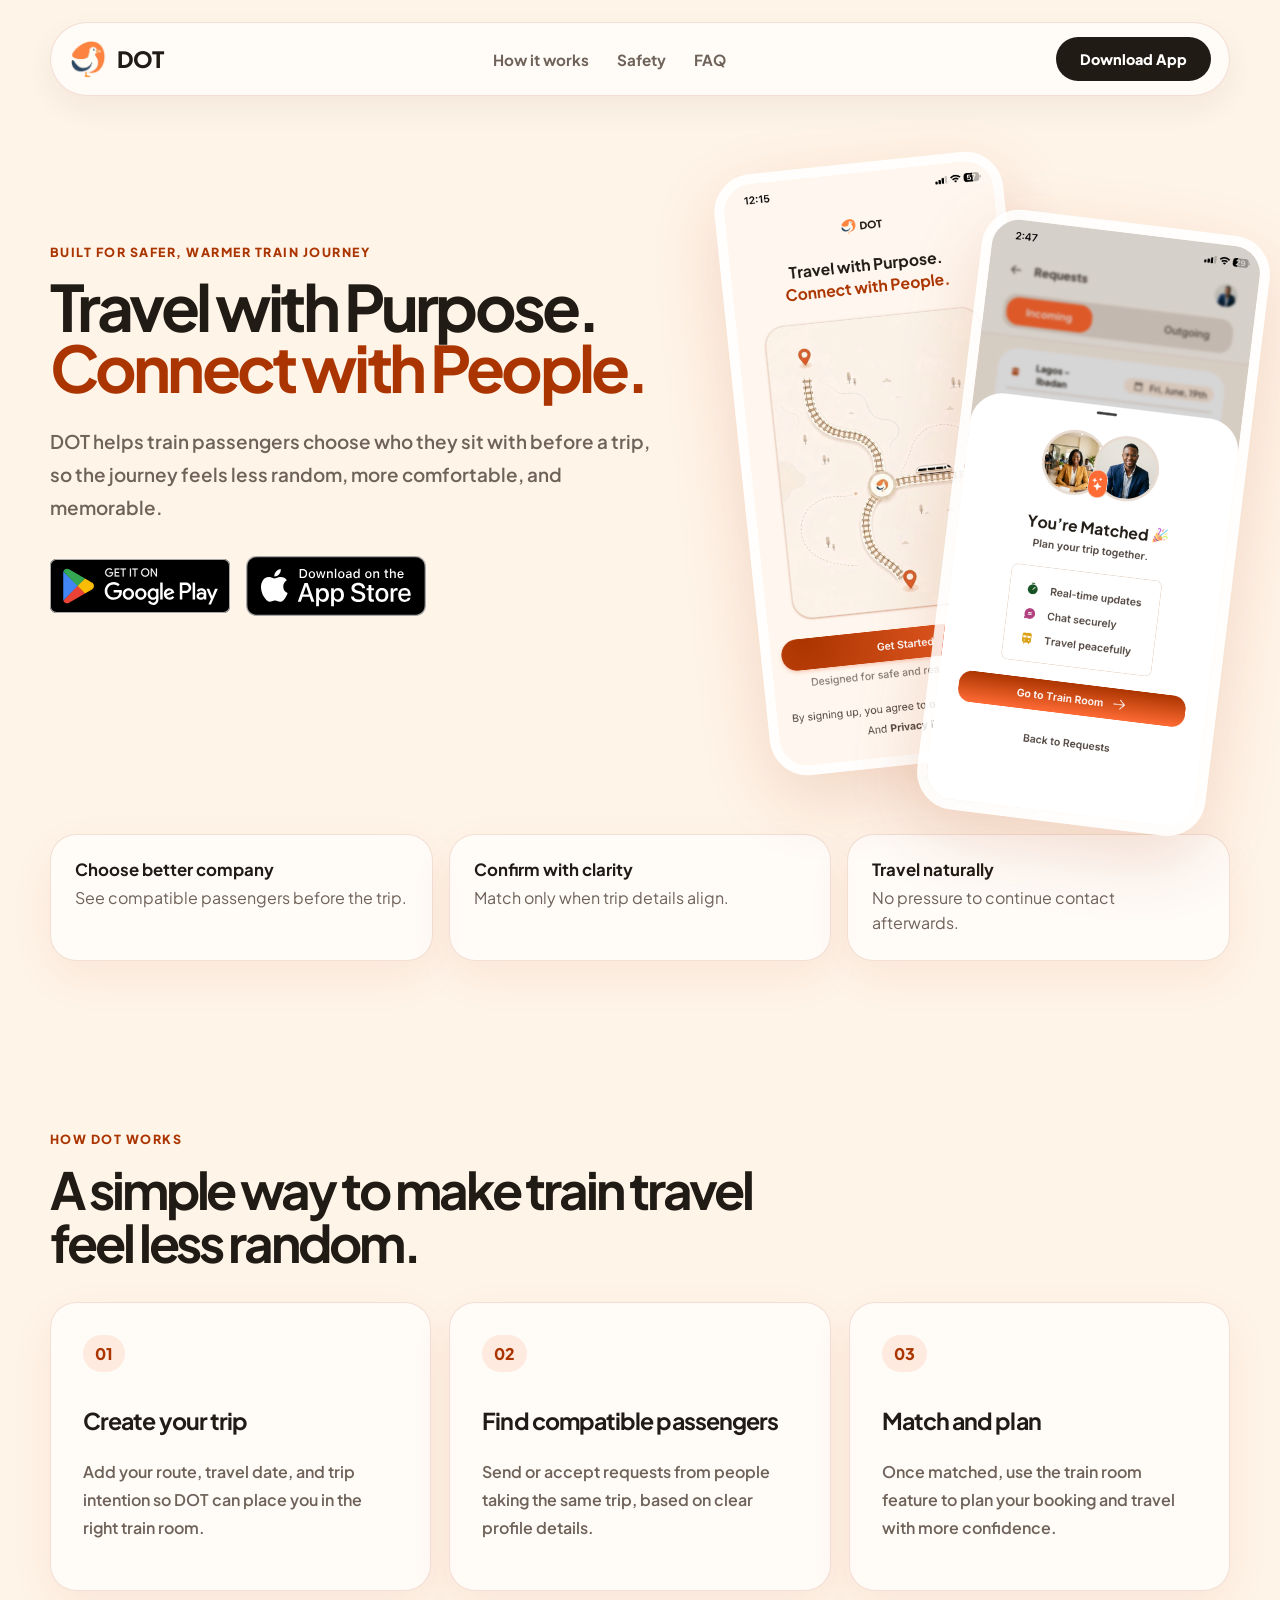
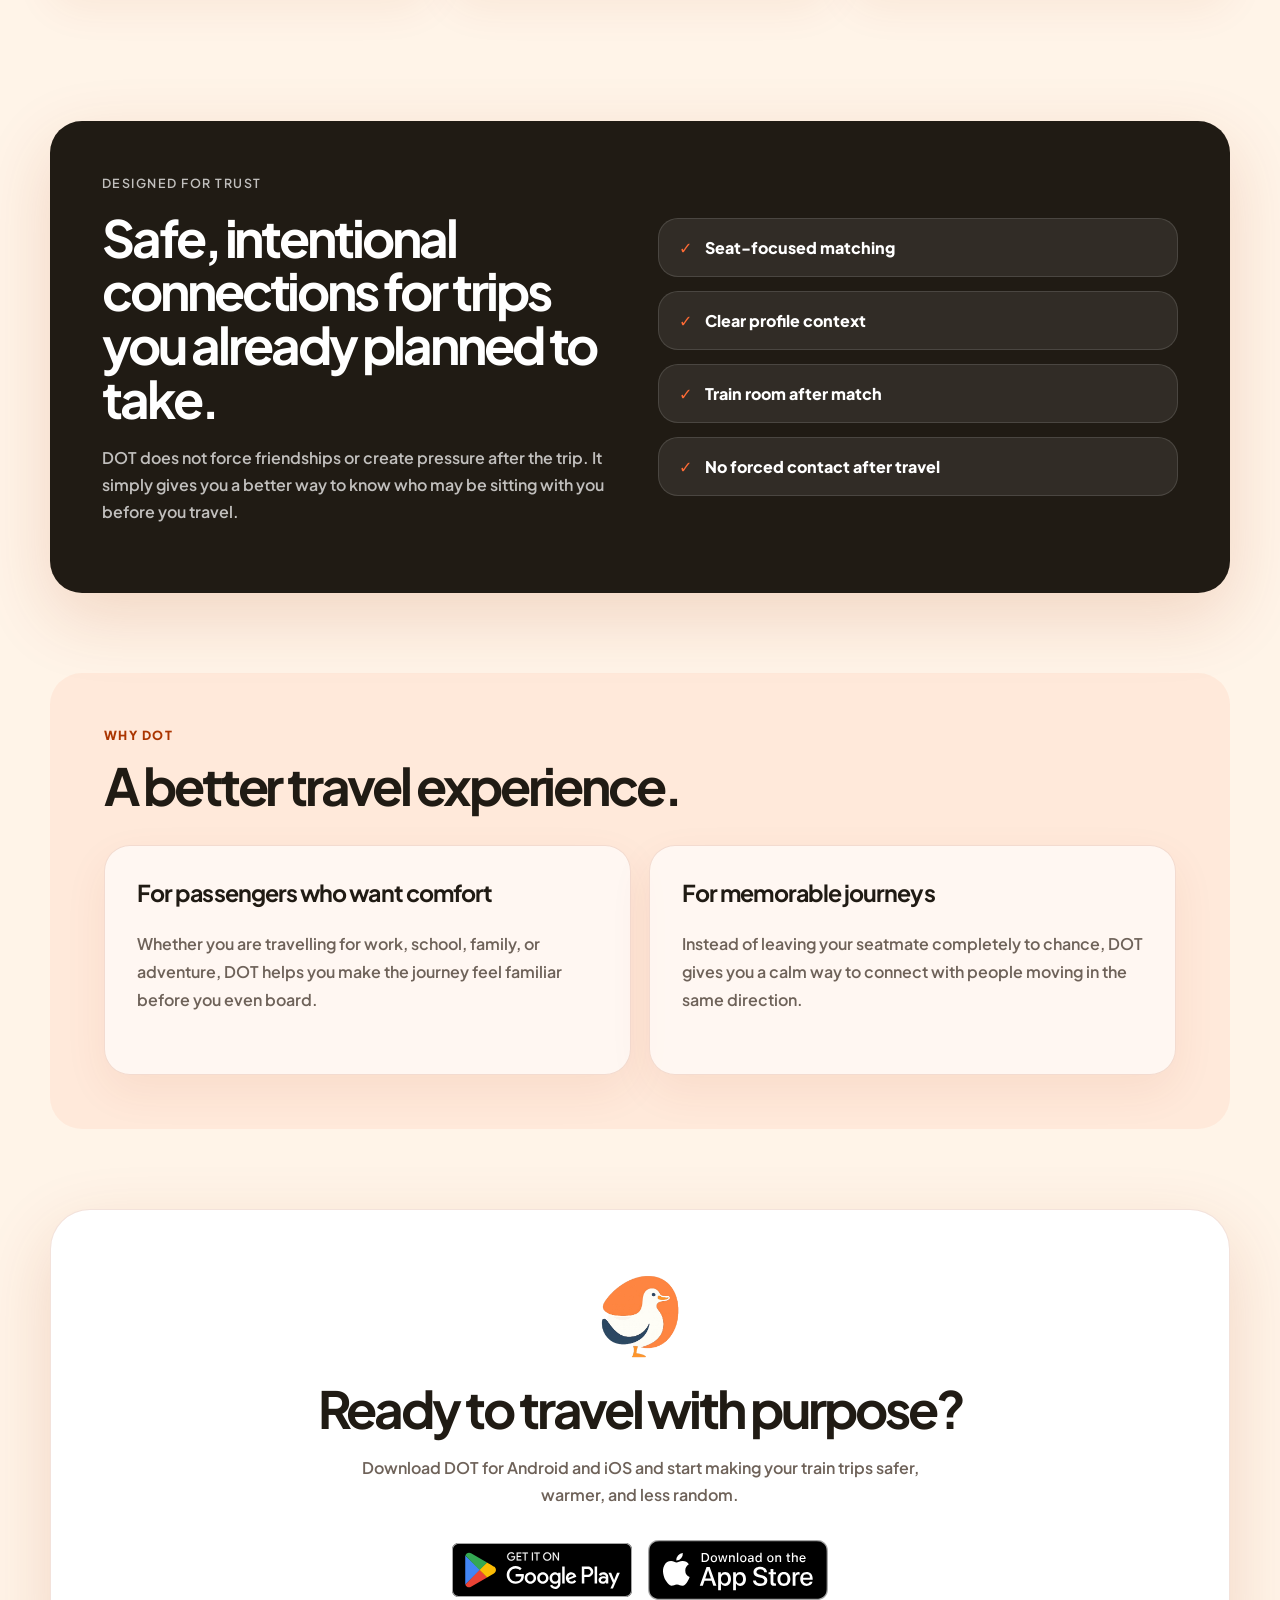
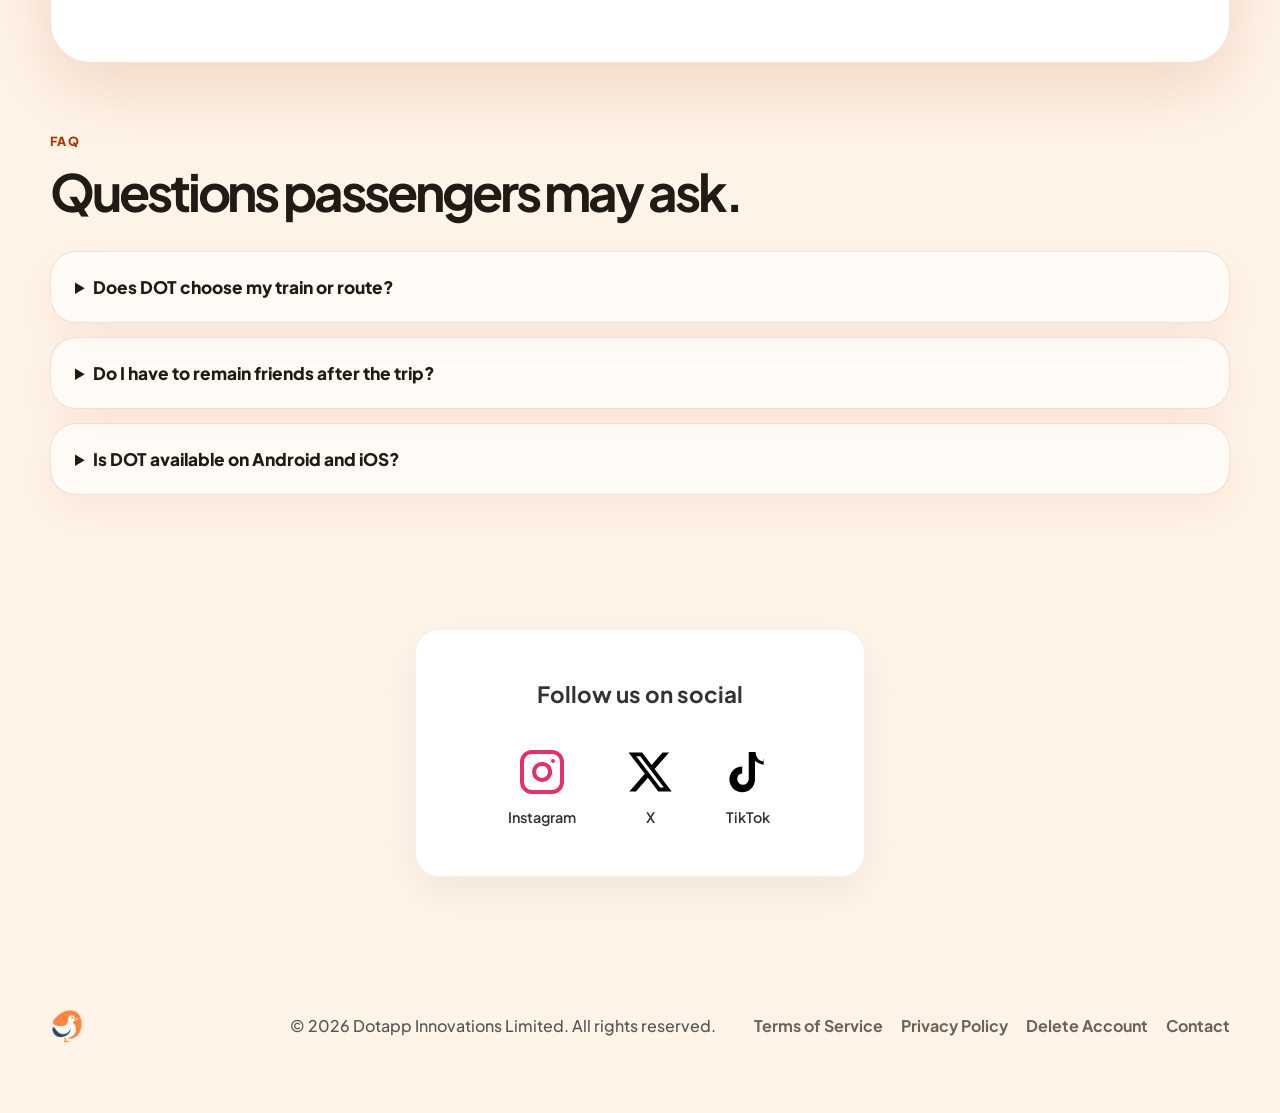
==== commit 95cc8f77: "Update index.html" ====
--- a/index.html
+++ b/index.html
@@ -149,12 +149,12 @@
         <p class="lead">DOT helps train passengers choose who they sit with before a trip, so the journey feels less random, more comfortable, and memorable.</p>
 
         <div class="store-buttons">
-          <a href="https://play.google.com/store/apps/details?id=ng.dotapp" target="_blank"
+          <a href="https://play.google.com/store/apps/details?id=ng.dotapp" 
             rel="noopener noreferrer">
             <img src="play.svg" alt="Get it on Google Play">
           </a>
           <a href="https://apps.apple.com/app/dot-during-our-trip/id6782400157"
-            target="_blank"
+            
             rel="noopener noreferrer">
             <img src="app.svg" alt="Download on the App Store">
           </a>
@@ -234,12 +234,12 @@
       <p>Download DOT for Android and iOS and start making your train trips safer, warmer, and less random.</p>
 
       <div class="store-buttons">
-        <a href="https://play.google.com/store/apps/details?id=ng.dotapp" target="_blank"
+        <a href="https://play.google.com/store/apps/details?id=ng.dotapp" 
             rel="noopener noreferrer">
             <img src="play.svg" alt="Get it on Google Play">
           </a>
           <a href="https://apps.apple.com/app/dot-during-our-trip/id6782400157"
-            target="_blank"
+            
             rel="noopener noreferrer">
             <img src="app.svg" alt="Download on the App Store">
           </a>
--- a/styles.css
+++ b/styles.css
@@ -0,0 +1,407 @@
+:root{
+  --orange:#FF6B35;
+  --burnt:#AB3500;
+  --cream:#FFF4E8;
+  --text:#201B14;
+  --muted:#6E6259;
+  --card:#FFFFFF;
+  --soft:#FFE5D8;
+  --line:rgba(171,53,0,.14);
+  --shadow:0 24px 70px rgba(171,53,0,.16);
+  --radius:32px;
+}
+*{box-sizing:border-box}
+html{scroll-behavior:smooth}
+body{
+  margin:0;
+  font-family:"Plus Jakarta Sans",system-ui,-apple-system,BlinkMacSystemFont,"Segoe UI",sans-serif;
+  background:var(--cream);
+  color:var(--text);
+}
+a{color:inherit;text-decoration:none}
+
+/* --- Floating Navigation Card --- */
+.nav{
+  width:min(1180px,calc(100% - 40px));
+  margin:22px auto 0;
+  display:flex;
+  align-items:center;
+  justify-content:space-between;
+  padding:14px 18px;
+  background:rgba(255,255,255,.62);
+  border:1px solid var(--line);
+  border-radius:999px;
+  backdrop-filter:blur(18px);
+  -webkit-backdrop-filter:blur(18px);
+  position:sticky;
+  top:16px;
+  z-index:999;
+  box-shadow:0 12px 30px rgba(32,27,20,.06);
+}
+.brand{display:flex;align-items:center;gap:10px;font-weight:800;font-size:1.4rem;letter-spacing:-.03em}
+.brand img{width:38px;height:38px;object-fit:contain}
+
+/* Targets desktop navigation specifically */
+.nav nav.desktop-menu{display:flex;gap:28px;color:var(--muted);font-weight:700;font-size:.95rem}
+
+.nav-cta,.primary-btn,.secondary-btn{
+  display:inline-flex;align-items:center;justify-content:center;
+  min-height:54px;padding:0 24px;border-radius:999px;font-weight:800;
+}
+.nav-cta{background:var(--text);color:#fff;min-height:44px;font-size:.9rem}
+
+/* --- NEW: Mobile Menu Hamburger Toggle Trigger --- */
+.menu-toggle {
+  display: none; /* Hidden on desktop */
+  flex-direction: column;
+  gap: 5px;
+  background: none;
+  border: none;
+  cursor: pointer;
+  padding: 8px;
+  z-index: 1001; /* Renders cleanly above overlay panel */
+}
+.menu-toggle span {
+  display: block;
+  width: 22px;
+  height: 2.5px;
+  background-color: var(--text);
+  border-radius: 999px;
+  transition: transform 0.3s ease, opacity 0.3s ease;
+}
+
+/* --- NEW: Mobile Dynamic Drawer Overlay --- */
+.mobile-menu-overlay {
+  position: fixed;
+  top: 82px; /* Sits directly beneath your floating navbar profile */
+  left: 50%;
+  transform: translateX(-50%) translateY(-15px);
+  width: min(1180px, calc(100% - 40px));
+  background: rgba(255, 255, 255, 0.96);
+  border: 1px solid var(--line);
+  border-radius: 28px;
+  padding: 36px 24px;
+  box-shadow: var(--shadow);
+  backdrop-filter: blur(20px);
+  -webkit-backdrop-filter: blur(20px);
+  opacity: 0;
+  visibility: hidden;
+  transition: opacity 0.3s ease, transform 0.3s ease, visibility 0.3s ease;
+  z-index: 1000;
+}
+.mobile-links {
+  display: flex;
+  flex-direction: column;
+  gap: 22px;
+  text-align: center;
+  font-size: 1.1rem;
+  font-weight: 700;
+  color: var(--text);
+}
+.menu-divider {
+  border: none;
+  border-top: 1px solid var(--line);
+  width: 100%;
+  margin: 8px 0;
+}
+.mobile-links a {
+  padding: 6px 0;
+  transition: color 0.2s ease;
+}
+.mobile-links a:hover {
+  color: var(--burnt);
+}
+
+/* Toggle Interaction Animation Performance Parameters */
+.mobile-menu-overlay.is-active {
+  opacity: 1;
+  visibility: visible;
+  transform: translateX(-50%) translateY(0);
+}
+.menu-toggle.is-active span:nth-child(1) {
+  transform: translateY(7.5px) rotate(45deg);
+}
+.menu-toggle.is-active span:nth-child(2) {
+  opacity: 0;
+}
+.menu-toggle.is-active span:nth-child(3) {
+  transform: translateY(-7.5px) rotate(-45deg);
+}
+
+/* --- Hero Layout (Side-by-Side Grid columns for Desktop view) --- */
+.hero{
+  width:min(1180px,calc(100% - 40px));
+  margin:68px auto 90px;
+  display:grid;
+  grid-template-columns:1.1fr 0.9fr;
+  gap:50px;
+  align-items:center;
+}
+.hero-copy{
+  position:relative;
+  z-index:3;
+}
+.eyebrow{color:var(--burnt);font-weight:800;text-transform:uppercase;letter-spacing:.12em;font-size:.78rem;margin:0 0 16px}
+h1,h2,h3,p{margin-top:0}
+h1{font-size:clamp(3.2rem,5vw,4.8rem);line-height:.96;letter-spacing:-.06em;margin-bottom:26px}
+h1 span{color:var(--burnt)}
+.lead{font-size:1.18rem;line-height:1.75;color:var(--muted);max-width:600px;font-weight:600}
+.hero-actions{display:flex;gap:14px;flex-wrap:wrap;margin-top:32px}.center{justify-content:center}
+.primary-btn{background:linear-gradient(135deg,var(--burnt),var(--orange));color:#fff;box-shadow:0 18px 32px rgba(255,107,53,.28)}
+.secondary-btn{background:rgba(255,255,255,.72);border:1px solid var(--line);color:var(--text)}
+.small-note{font-size:.9rem;color:var(--muted);margin-top:16px}
+
+/* --- Phone Stage Graphics Layout Frame --- */
+.phone-stage{
+  position:relative;
+  display:flex;
+  gap:24px;
+  justify-content:center;
+  align-items:center;
+  flex-wrap:wrap;
+  padding:20px;
+  z-index:1;
+  min-height:580px; 
+}
+.glow{position:absolute;width:470px;height:470px;background:radial-gradient(circle,var(--orange),transparent 68%);filter:blur(50px);opacity:.22}
+.phone{position:absolute;width:min(290px,42vw);border-radius:38px;box-shadow:var(--shadow);border:10px solid rgba(255,255,255,.85)}
+.phone-one{transform:rotate(-6deg) translateX(-90px)}
+.phone-two{transform:rotate(7deg) translate(125px,54px)}
+
+.trust-strip,.section,.feature-split,.download-panel,footer{width:min(1180px,calc(100% - 40px));margin-left:auto;margin-right:auto}
+.trust-strip{display:grid;grid-template-columns:repeat(3,1fr);gap:16px;margin-bottom:100px}
+.trust-strip div,.card,details{background:rgba(255,255,255,.64);border:1px solid var(--line);border-radius:26px;padding:24px;box-shadow:0 16px 44px rgba(171,53,0,.07)}
+.trust-strip strong,.trust-strip span{display:block}.trust-strip strong{font-size:1.05rem;margin-bottom:6px}.trust-strip span{color:var(--muted);line-height:1.55}
+.section{padding:70px 0}
+.section-head{max-width:720px;margin-bottom:32px}
+.section h2,.feature-split h2,.download-panel h2{font-size:clamp(2rem,4vw,3.5rem);line-height:1.05;letter-spacing:-.06em;margin-bottom:18px}
+.section-head p:not(.eyebrow),.feature-split p,.download-panel p{color:var(--muted);line-height:1.7;font-weight:600}
+.cards{display:grid;gap:18px}.three{grid-template-columns:repeat(3,1fr)}.two{grid-template-columns:repeat(2,1fr)}
+.card{padding:32px}
+.step{display:inline-flex;background:rgba(255,107,53,.12);color:var(--burnt);font-weight:900;border-radius:999px;padding:8px 12px;margin-bottom:34px}.card h3{font-size:1.45rem;letter-spacing:-.04em}.card p{color:var(--muted);line-height:1.75;font-weight:600}.large{min-height:230px}
+.feature-split{margin-top:60px;margin-bottom:80px;padding:52px;background:var(--text);color:#fff;border-radius:var(--radius);display:grid;grid-template-columns:1fr 1fr;gap:36px;align-items:center;box-shadow:var(--shadow)}
+.feature-split p{color:rgba(255,255,255,.72)}.safety-list{display:grid;gap:14px}.safety-list div{background:rgba(255,255,255,.08);border:1px solid rgba(255,255,255,.12);padding:18px 20px;border-radius:20px;font-weight:800}.safety-list span{color:var(--orange);margin-right:10px}
+.soft{background:rgba(255,107,53,.08);border-radius:var(--radius);padding:54px;margin-bottom:80px}
+
+/* --- Section 2 Download Card --- */
+.download-panel{
+  text-align:center;
+  background:#fff;
+  border:1px solid var(--line);
+  border-radius:40px;
+  padding:62px 26px;
+  box-shadow:var(--shadow);
+}
+.download-panel > img{width:88px;height:88px;object-fit:contain;margin-bottom:18px}
+.download-panel p{max-width:620px;margin:0 auto 32px;}
+
+/* --- Uniform Store App Download Buttons --- */
+.store-buttons{
+  display:flex;
+  flex-direction:row; 
+  align-items:center;
+  gap:16px;
+}
+.store-buttons a{
+  display:flex;
+  justify-content:center;
+  align-items:center;
+  width:180px; 
+}
+.store-buttons img{
+  width:100%; 
+  height:auto;
+  display:block;
+}
+.hero .store-buttons{
+  margin-top:32px;
+  margin-bottom:48px; 
+}
+.download-panel .store-buttons{
+  justify-content:center;
+  margin-top:32px;
+}
+
+.faq{padding-bottom:40px}details{margin-bottom:14px}summary{cursor:pointer;font-weight:800;font-size:1.08rem}details p{color:var(--muted);line-height:1.7;font-weight:600;margin:14px 0 0}
+footer{padding:52px 0 70px;display:flex;align-items:center;justify-content:space-between;gap:18px;color:var(--muted);font-weight:700}.footer-brand img{width:34px;height:34px}.footer-links{display:flex;gap:18px;flex-wrap:wrap}
+
+/* --- Tablets & Medium Scale Screens Breakpoint --- */
+@media (max-width:960px){
+  .nav nav.desktop-menu{display:none} /* Hides the inline list menu links */
+  .nav-cta{display:none} /* Hides header CTA on tablet/mobile views */
+  .menu-toggle{display:flex} /* Instantly shows hamburger trigger */
+  
+  .hero{grid-template-columns:1fr;margin-top:44px;gap:20px}
+  .phone-stage{min-height:560px}
+  .trust-strip,.three,.two,.feature-split{grid-template-columns:1fr}
+  .feature-split{padding:32px}
+  footer{flex-direction:column;text-align:center}
+  .phone-one{transform:rotate(-5deg) translateX(-70px)}
+  .phone-two{transform:rotate(6deg) translate(80px,70px)}
+  .hero .store-buttons{justify-content:center}
+}
+
+/* --- Mobile Phone Scale Smart Views Layout --- */
+@media (max-width:560px){
+  .nav,.hero,.trust-strip,.section,.feature-split,.download-panel,footer{width:min(100% - 28px,1180px)}
+  .nav{
+    padding:10px 12px;
+    position:sticky;
+    top:16px;
+  }
+  .mobile-menu-overlay {
+    width: calc(100% - 28px);
+    top: 68px; /* Perfectly realigns overlay dropdown panel anchor coordinates */
+  }
+  .hero{margin-bottom:40px}
+  h1{font-size:3.35rem}
+  .lead{font-size:1.02rem}
+  .hero-actions{flex-direction:column}
+  .primary-btn,.secondary-btn{width:100%}
+  
+  /* Retains visible boundaries so mockups don't crop at the base */
+  .phone-stage{min-height:430px;padding:28px 0;overflow:visible}
+  .phone{width:205px;border-radius:30px;border-width:7px}
+  .phone-one{transform:rotate(-5deg) translateX(-55px)}
+  .phone-two{transform:rotate(7deg) translate(62px,55px)}
+  .trust-strip{margin-bottom:50px}
+  .section{padding:44px 0}
+  .card{padding:24px}
+  .soft{padding:24px}
+  .download-panel{padding:44px 18px}
+  .footer-links{justify-content:center}
+  
+  .store-buttons{
+    flex-direction:column; 
+    align-items:center;
+    gap:14px;
+  }
+  .store-buttons a{
+    width:210px; 
+  }
+  .store-buttons img{
+    width:100%;
+    height:auto;
+  }
+}
+
+/* --- Prevent Horizontal Frame Trembling --- */
+html, body {
+  max-width: 100%;
+}
+
+/*==================================================
+PRELOADER
+==================================================*/
+.preloader{
+  position:fixed;
+  inset:0;
+  background:var(--cream);
+  display:flex;
+  align-items:center;
+  justify-content:center;
+  z-index:99999;
+  transition:opacity .6s ease, visibility .6s ease;
+}
+.preloader-content{
+  display:flex;
+  flex-direction:column;
+  align-items:center;
+  gap:20px;
+}
+.preloader-logo{
+  width:64px;
+  height:64px;
+  object-fit:contain;
+  animation:preloaderPulse 1.6s ease-in-out infinite;
+}
+.loader-bar{
+  width:150px;
+  height:4px;
+  border-radius:999px;
+  background:rgba(171,53,0,.14);
+  overflow:hidden;
+  position:relative;
+}
+.loader-bar::before{
+  content:"";
+  position:absolute;
+  top:0;
+  left:-40%;
+  width:40%;
+  height:100%;
+  border-radius:999px;
+  background:linear-gradient(135deg,var(--burnt),var(--orange));
+  animation:loaderSlide 1.2s ease-in-out infinite;
+}
+.preloader.loaded{
+  opacity:0;
+  visibility:hidden;
+  pointer-events:none;
+}
+@keyframes loaderSlide{
+  0%{left:-40%}
+  50%{left:60%}
+  100%{left:100%}
+}
+@keyframes preloaderPulse{
+  0%,100%{transform:scale(1)}
+  50%{transform:scale(1.08)}
+}
+
+/*==================================================
+SCROLL REVEAL (fade + slide on scroll into view)
+==================================================*/
+.reveal,.reveal-left,.reveal-right{
+  opacity:0;
+  transition:opacity .8s ease, transform .8s ease;
+}
+.reveal{transform:translateY(50px)}
+.reveal-left{transform:translateX(-60px)}
+.reveal-right{transform:translateX(60px)}
+.reveal.show,.reveal-left.show,.reveal-right.show{
+  opacity:1;
+  transform:translateY(0) translateX(0);
+}
+/* Staggered card reveal */
+.cards .card:nth-child(1){transition-delay:.05s}
+.cards .card:nth-child(2){transition-delay:.18s}
+.cards .card:nth-child(3){transition-delay:.31s}
+.trust-strip > div:nth-child(1){transition-delay:.05s}
+.trust-strip > div:nth-child(2){transition-delay:.18s}
+.trust-strip > div:nth-child(3){transition-delay:.31s}
+.safety-list > div:nth-child(1){transition-delay:.05s}
+.safety-list > div:nth-child(2){transition-delay:.15s}
+.safety-list > div:nth-child(3){transition-delay:.25s}
+.safety-list > div:nth-child(4){transition-delay:.35s}
+
+/*==================================================
+ABOVE-THE-FOLD ENTRANCE (plays once, right after preload)
+==================================================*/
+@keyframes fadeUp{
+  from{opacity:0;transform:translateY(40px)}
+  to{opacity:1;transform:translateY(0)}
+}
+body.is-loaded .hero-copy{animation:fadeUp 1s ease both}
+body.is-loaded .phone-stage{animation:fadeUp 1.1s ease .15s both}
+body.is-loaded .paper{animation:fadeUp .9s ease both}
+
+/*==================================================
+BUTTON PRESS EFFECT (site-wide)
+==================================================*/
+.primary-btn,.secondary-btn,.nav-cta,.cta,.menu-toggle,.store-buttons a,.footer-links a{
+  transition:transform .15s ease, box-shadow .15s ease;
+}
+.primary-btn:active,.secondary-btn:active,.nav-cta:active,.cta:active,.menu-toggle:active,.store-buttons a:active{
+  transform:scale(.94);
+}
+.cta{
+  display:inline-flex;
+  background:linear-gradient(135deg,var(--burnt),var(--orange));
+  color:#fff;
+  border-radius:999px;
+  padding:15px 22px;
+  font-weight:900;
+  margin-top:16px;
+  box-shadow:0 14px 30px rgba(255,107,53,.28);
+}
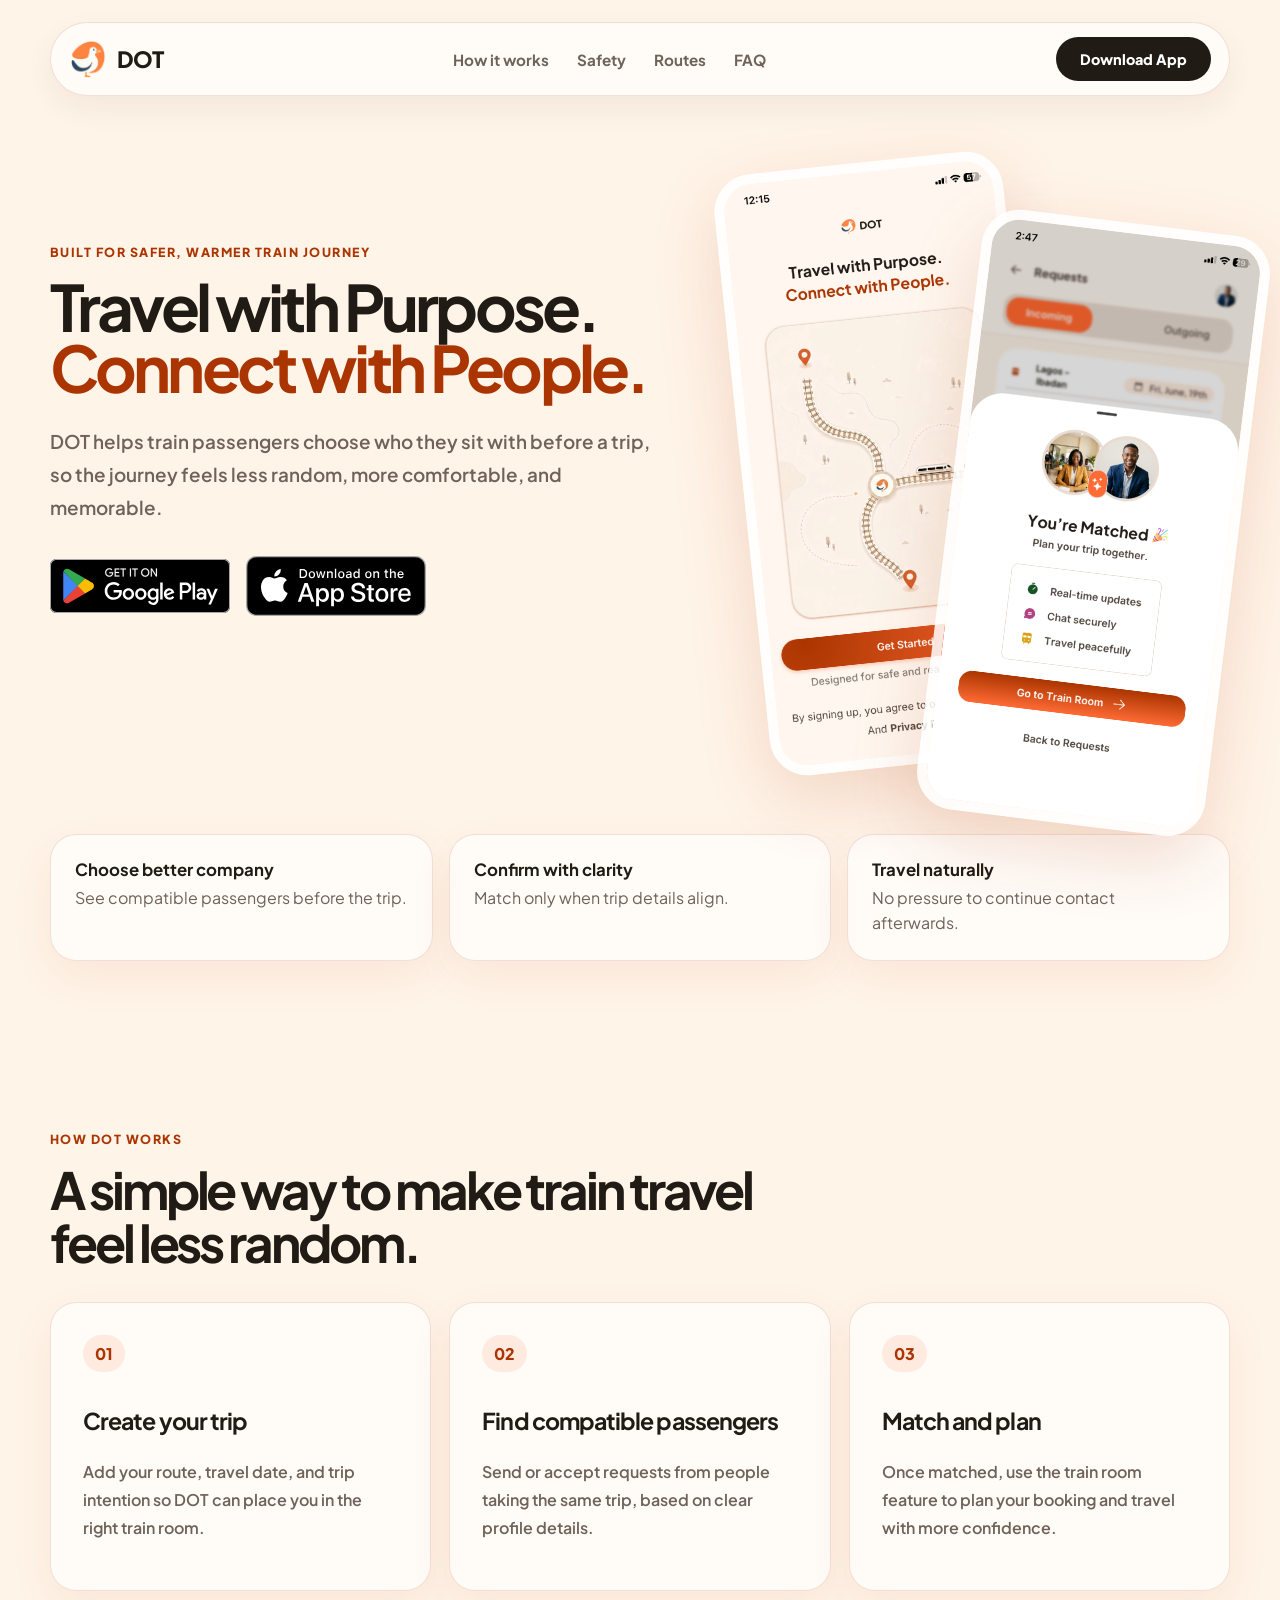
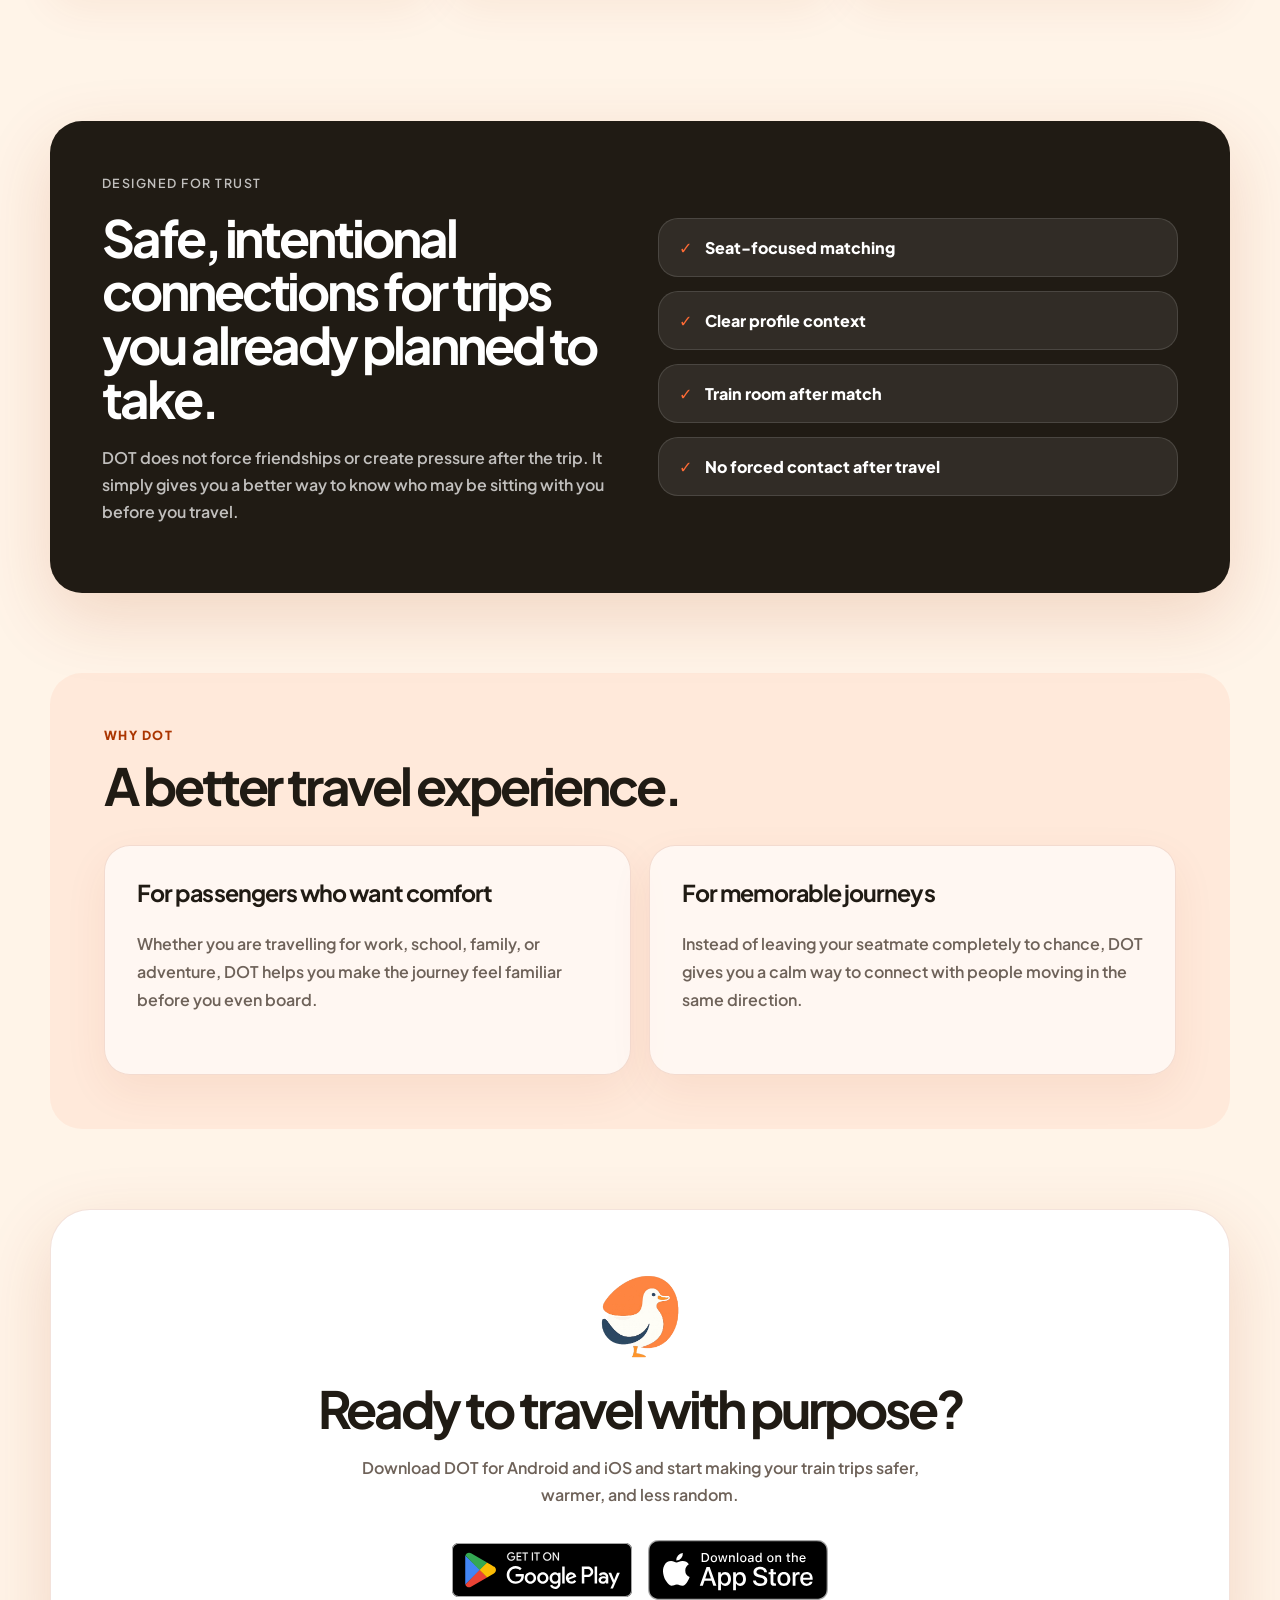
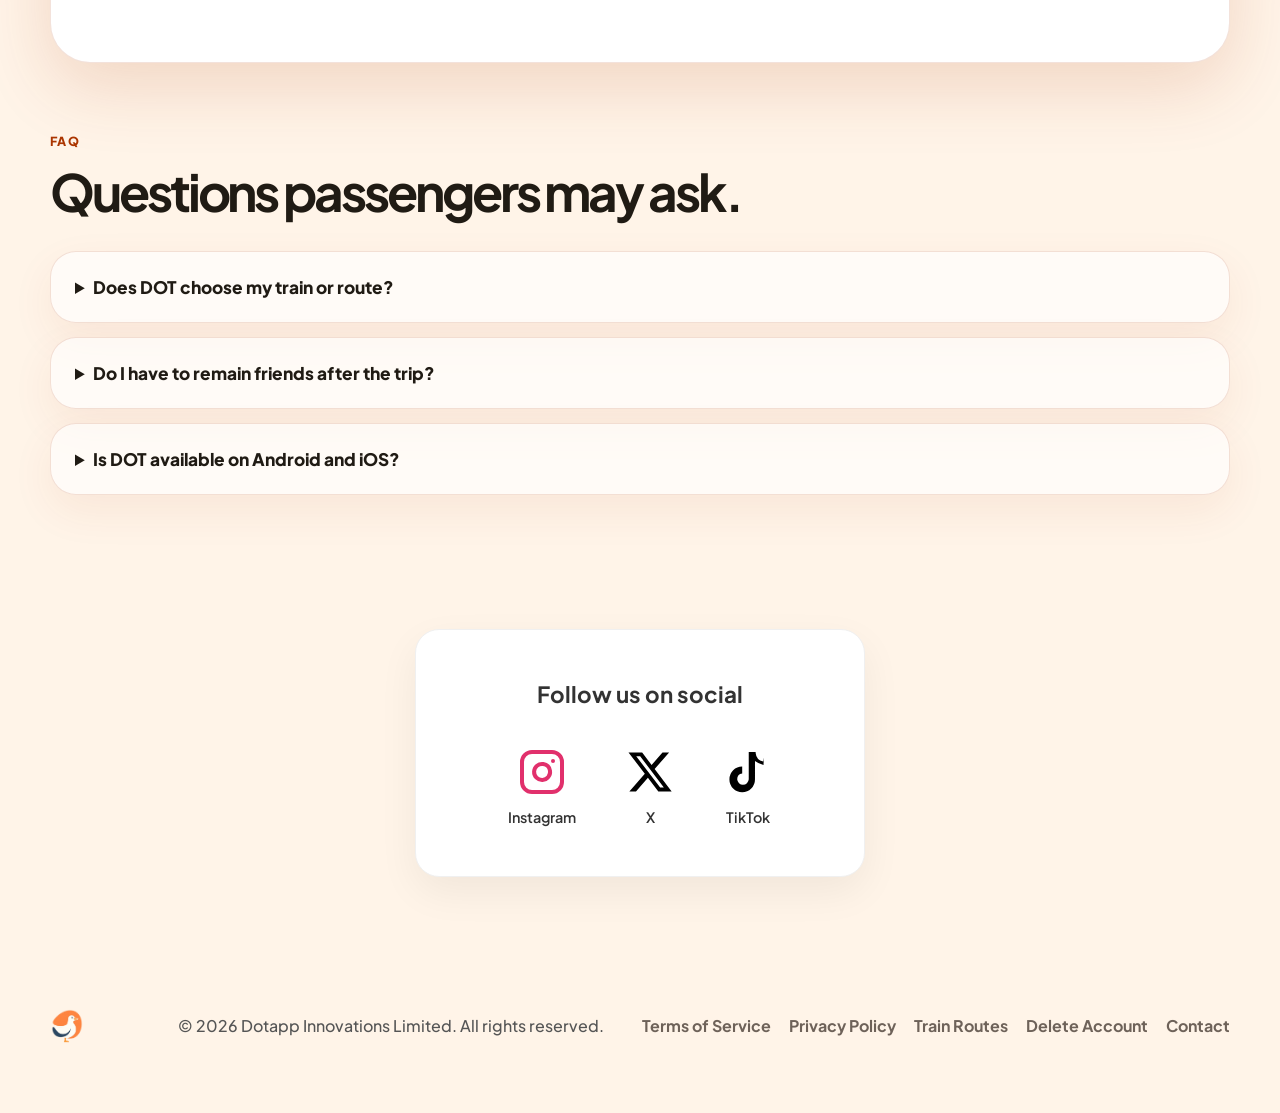
==== commit 905104bc: "Add files via upload" ====
--- a/index.html
+++ b/index.html
@@ -118,6 +118,7 @@
     <nav class="desktop-menu">
       <a href="#how">How it works</a>
       <a href="#safety">Safety</a>
+      <a href="/train-routes/">Routes</a>
       <a href="#faq">FAQ</a>
     </nav>
     <a class="nav-cta" href="#download">Download App</a>
@@ -132,6 +133,7 @@
       <nav class="mobile-links">
         <a href="#how">How it works</a>
         <a href="#safety">Safety</a>
+        <a href="/train-routes/">Routes</a>
         <a href="#faq">FAQ</a>
         <hr class="menu-divider">
         <a href="/privacy/">Privacy Policy</a>
@@ -149,12 +151,12 @@
         <p class="lead">DOT helps train passengers choose who they sit with before a trip, so the journey feels less random, more comfortable, and memorable.</p>
 
         <div class="store-buttons">
-          <a href="https://play.google.com/store/apps/details?id=ng.dotapp" 
+          <a href="https://play.google.com/store/apps/details?id=ng.dotapp" target="_blank"
             rel="noopener noreferrer">
             <img src="play.svg" alt="Get it on Google Play">
           </a>
           <a href="https://apps.apple.com/app/dot-during-our-trip/id6782400157"
-            
+            target="_blank"
             rel="noopener noreferrer">
             <img src="app.svg" alt="Download on the App Store">
           </a>
@@ -234,12 +236,12 @@
       <p>Download DOT for Android and iOS and start making your train trips safer, warmer, and less random.</p>
 
       <div class="store-buttons">
-        <a href="https://play.google.com/store/apps/details?id=ng.dotapp" 
+        <a href="https://play.google.com/store/apps/details?id=ng.dotapp" target="_blank"
             rel="noopener noreferrer">
             <img src="play.svg" alt="Get it on Google Play">
           </a>
           <a href="https://apps.apple.com/app/dot-during-our-trip/id6782400157"
-            
+            target="_blank"
             rel="noopener noreferrer">
             <img src="app.svg" alt="Download on the App Store">
           </a>
@@ -305,6 +307,7 @@
       </span>
       <a href="/terms/">Terms of Service</a>
       <a href="/privacy/">Privacy Policy</a>
+      <a href="/train-routes/">Train Routes</a>
       <a href="/delete-account/">Delete Account</a>
       <a href="/contact/">Contact</a>
     </div>
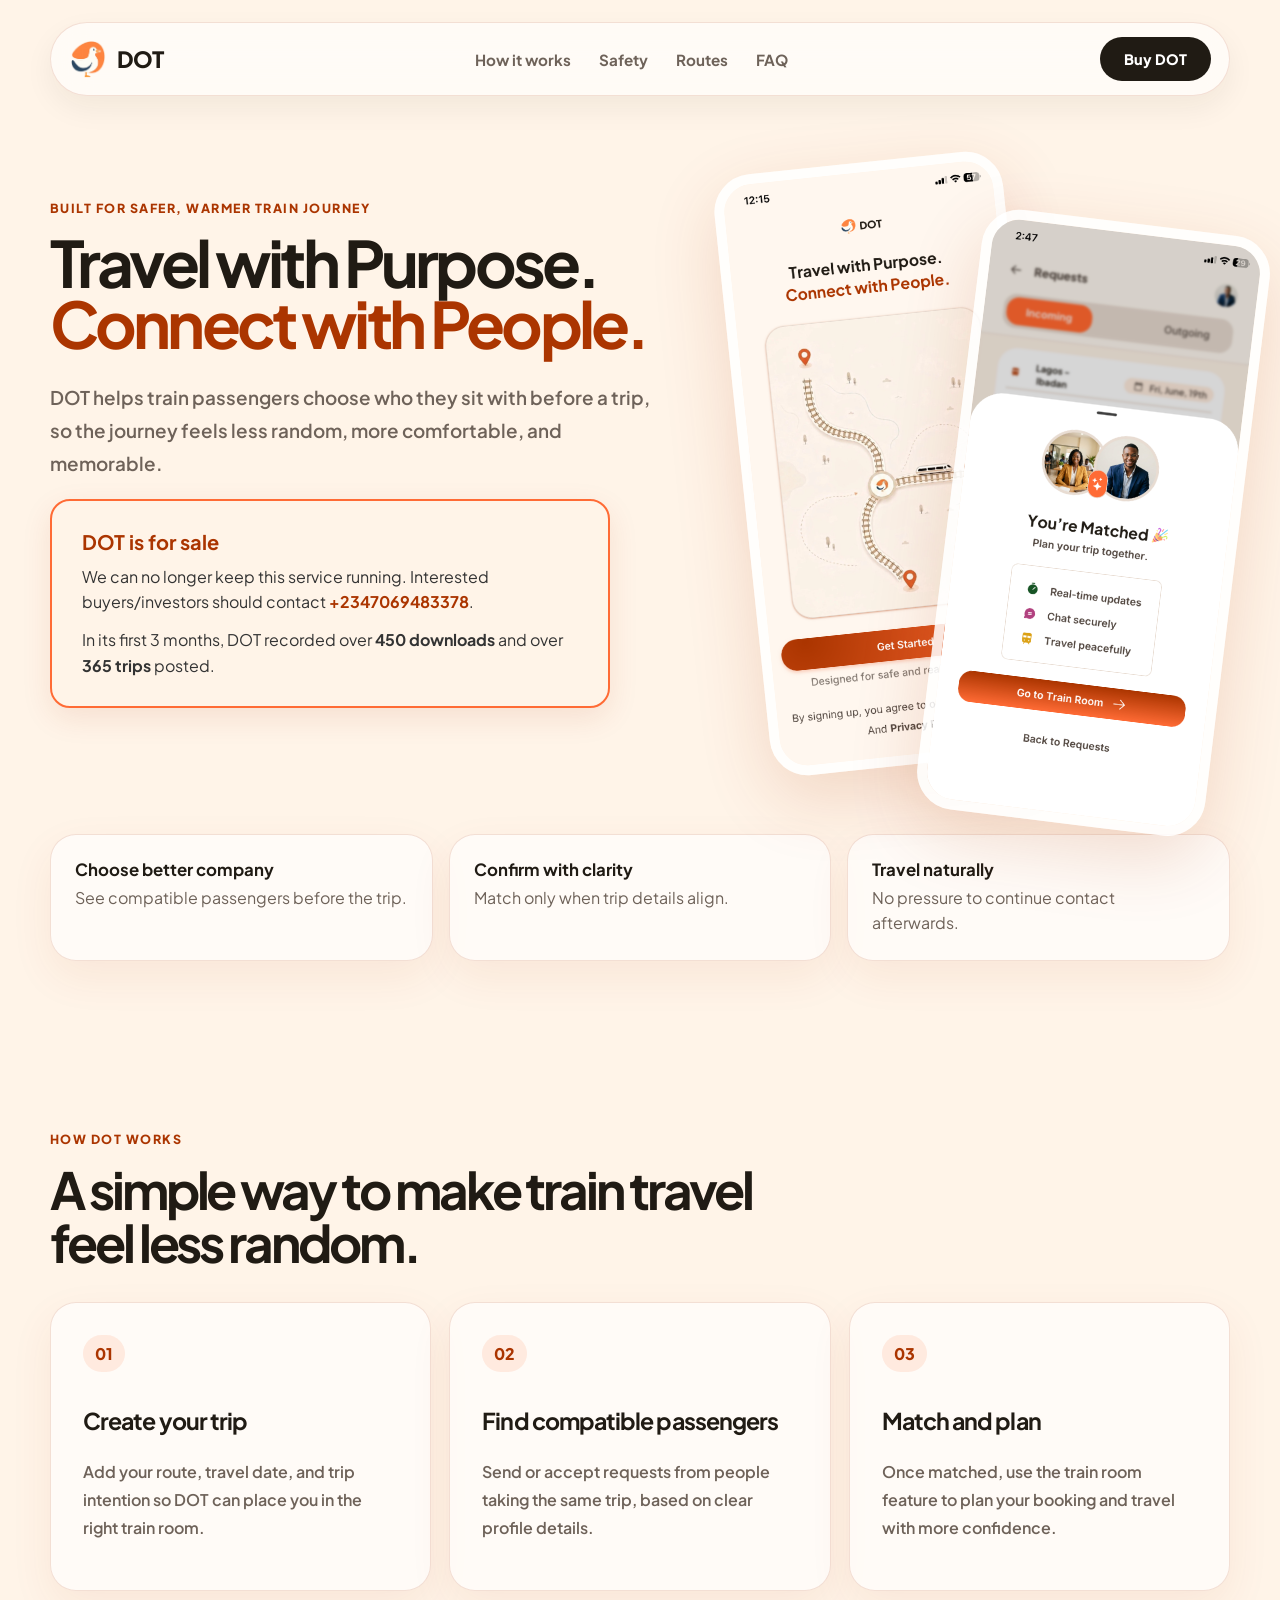
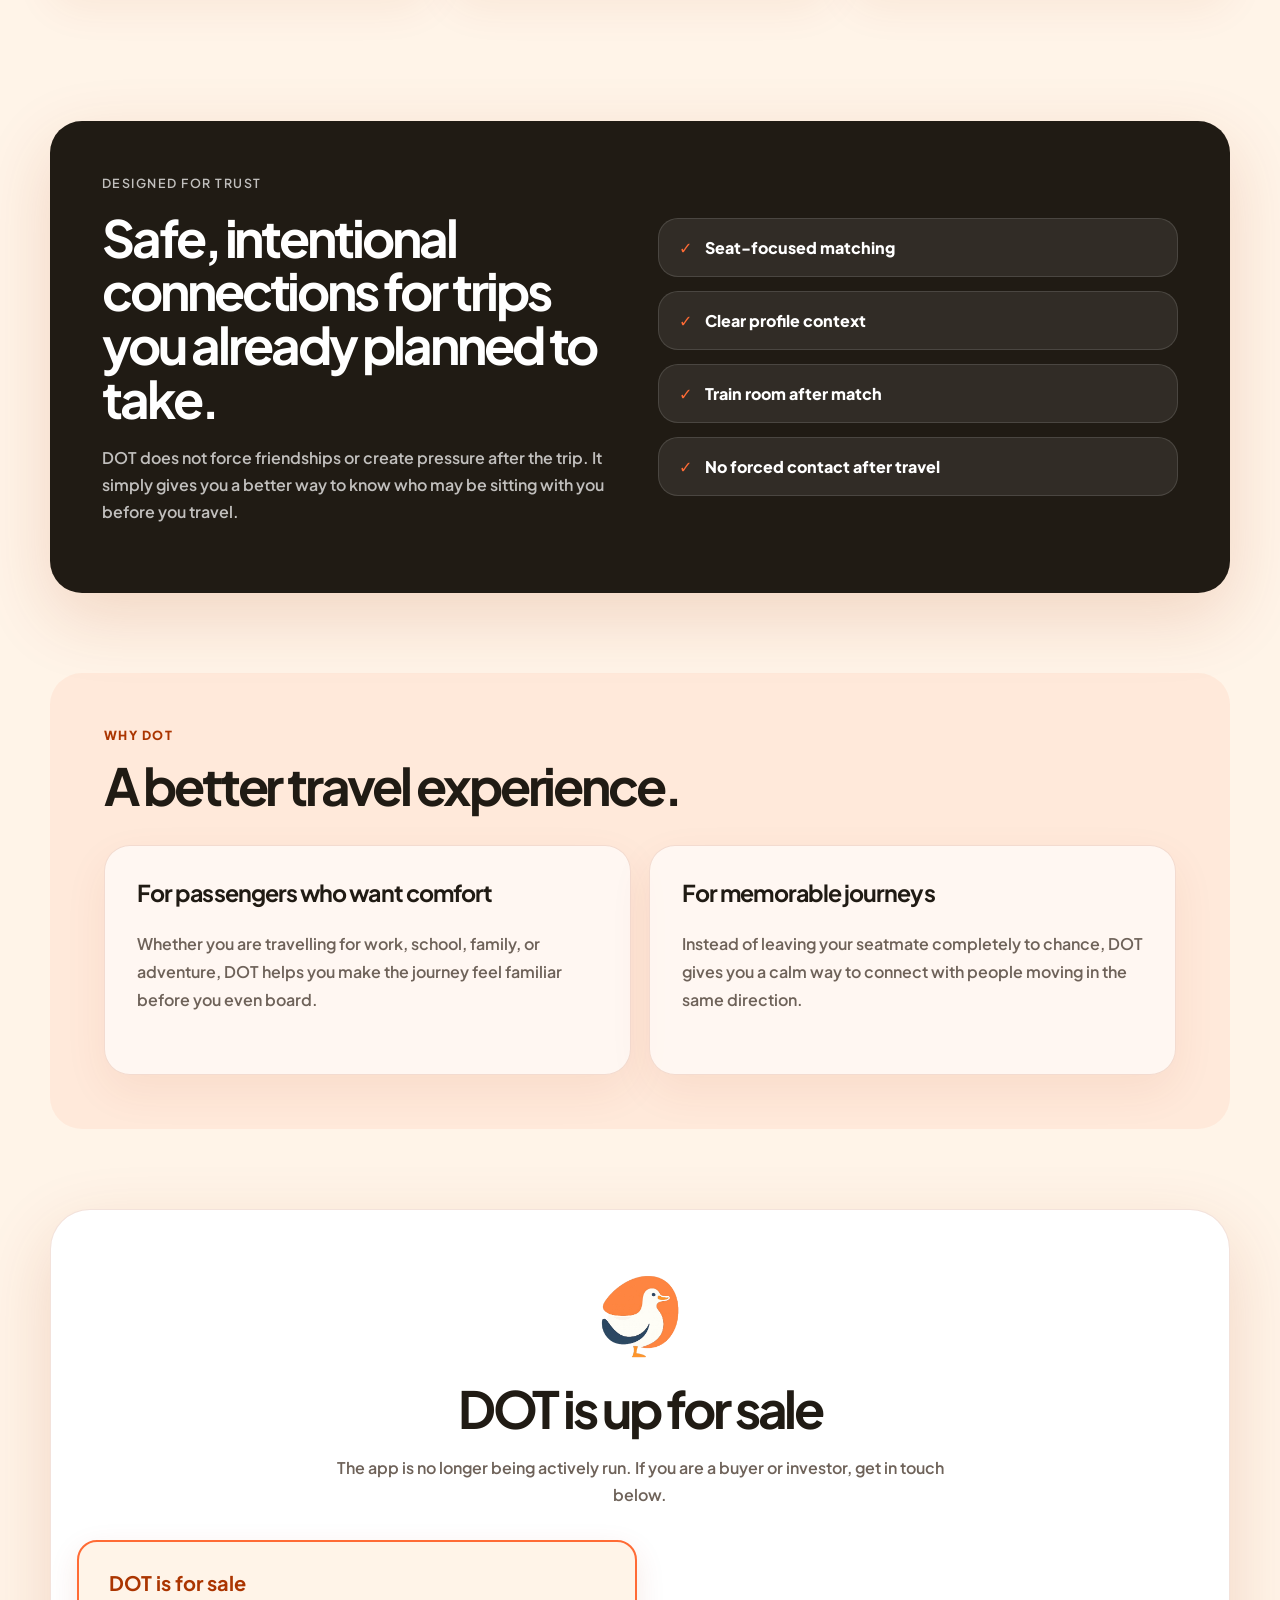
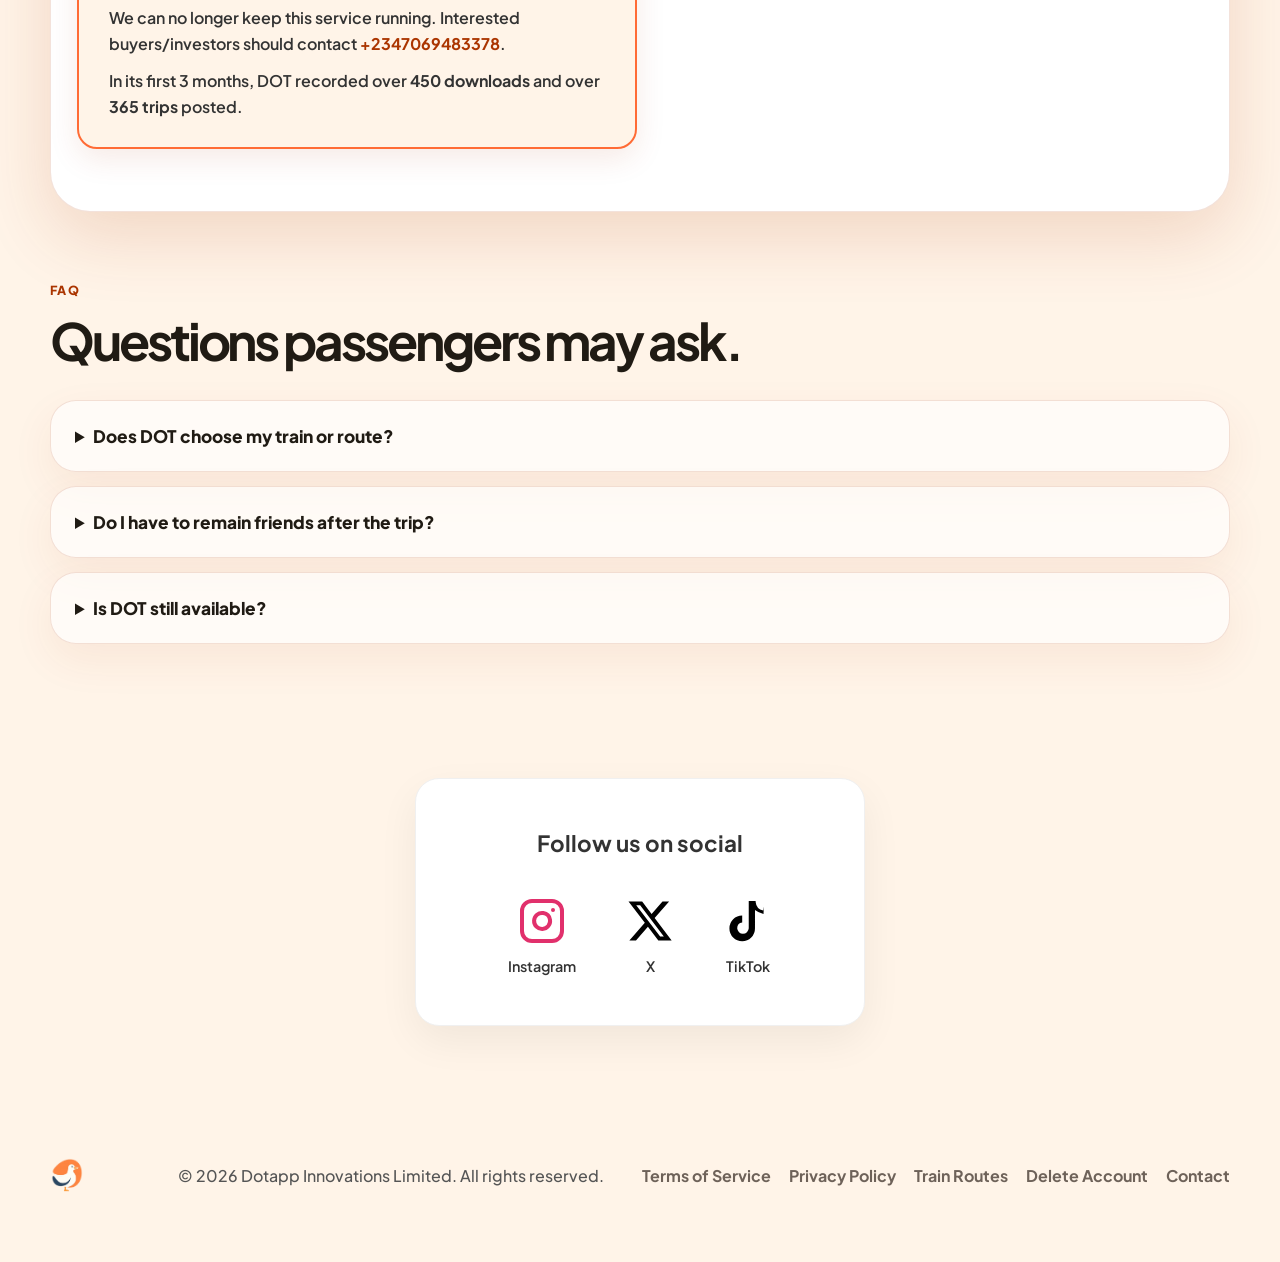
==== commit 3dc09304: "Add files via upload" ====
--- a/index.html
+++ b/index.html
@@ -4,7 +4,7 @@
   <meta charset="utf-8" />
   <meta name="viewport" content="width=device-width, initial-scale=1" />
   <title>DOT — Travel with Purpose. Connect with People on Nigerian Train Trips.</title>
-  <meta name="description" content="DOT helps Nigerian train passengers choose who they sit with before a trip. Match with compatible travelers, coordinate seating, and make every journey feel safer and warmer." />
+  <meta name="description" content="DOT, a Nigerian train travel companion app with 450+ downloads and 365+ trips posted in 3 months, is for sale. Buyers and investors welcome." />
   <link rel="canonical" href="https://www.dotapp.ng/" />
 
   <!-- Open Graph -->
@@ -54,10 +54,6 @@
     "operatingSystem": "ANDROID, IOS",
     "applicationCategory": "TravelApplication",
     "description": "DOT helps train passengers connect with trusted people on trips they were already taking.",
-    "downloadUrl": [
-      "https://play.google.com/store/apps/details?id=ng.dotapp",
-      "https://apps.apple.com/app/dot-during-our-trip/id6782400157"
-    ],
     "publisher": {
       "@type": "Organization",
       "name": "Dotapp Innovations Limited"
@@ -89,10 +85,10 @@
       },
       {
         "@type": "Question",
-        "name": "Is DOT available on Android and iOS?",
+        "name": "Is DOT still available?",
         "acceptedAnswer": {
           "@type": "Answer",
-          "text": "Yes. DOT is available on Play Store and App Store."
+          "text": "DOT is no longer being actively run and is up for sale. Interested buyers and investors can contact +2347069483378."
         }
       }
     ]
@@ -121,7 +117,7 @@
       <a href="/train-routes/">Routes</a>
       <a href="#faq">FAQ</a>
     </nav>
-    <a class="nav-cta" href="#download">Download App</a>
+    <a class="nav-cta" href="#download">Buy DOT</a>
 
     <button class="menu-toggle" aria-label="Toggle Navigation Menu">
       <span></span>
@@ -150,16 +146,10 @@
         <h1>Travel with Purpose. <span>Connect with People.</span></h1>
         <p class="lead">DOT helps train passengers choose who they sit with before a trip, so the journey feels less random, more comfortable, and memorable.</p>
 
-        <div class="store-buttons">
-          <a href="https://play.google.com/store/apps/details?id=ng.dotapp" target="_blank"
-            rel="noopener noreferrer">
-            <img src="play.svg" alt="Get it on Google Play">
-          </a>
-          <a href="https://apps.apple.com/app/dot-during-our-trip/id6782400157"
-            target="_blank"
-            rel="noopener noreferrer">
-            <img src="app.svg" alt="Download on the App Store">
-          </a>
+        <div class="sale-notice" style="background:#FFF4E8;border:2px solid #FF6B35;border-radius:20px;padding:28px 30px;max-width:560px;text-align:left;box-shadow:0 10px 30px rgba(171,53,0,0.10);">
+          <strong style="display:block;font-size:1.25rem;color:#AB3500;margin-bottom:10px;">DOT is for sale</strong>
+          <p style="margin:0 0 12px;color:#333;line-height:1.6;">We can no longer keep this service running. Interested buyers/investors should contact <a href="tel:+2347069483378" style="color:#AB3500;font-weight:700;text-decoration:none;">+2347069483378</a>.</p>
+          <p style="margin:0;color:#333;line-height:1.6;">In its first 3 months, DOT recorded over <strong>450 downloads</strong> and over <strong>365 trips</strong> posted.</p>
         </div>
       </div>
       <div class="phone-stage" aria-label="DOT app preview">
@@ -232,20 +222,14 @@
 
     <section id="download" class="download-panel reveal">
       <img src="dot-logo.png" alt="DOT logo">
-      <h2>Ready to travel with purpose?</h2>
-      <p>Download DOT for Android and iOS and start making your train trips safer, warmer, and less random.</p>
-
-      <div class="store-buttons">
-        <a href="https://play.google.com/store/apps/details?id=ng.dotapp" target="_blank"
-            rel="noopener noreferrer">
-            <img src="play.svg" alt="Get it on Google Play">
-          </a>
-          <a href="https://apps.apple.com/app/dot-during-our-trip/id6782400157"
-            target="_blank"
-            rel="noopener noreferrer">
-            <img src="app.svg" alt="Download on the App Store">
-          </a>
-      </div>
+      <h2>DOT is up for sale</h2>
+      <p>The app is no longer being actively run. If you are a buyer or investor, get in touch below.</p>
+
+      <div class="sale-notice" style="background:#FFF4E8;border:2px solid #FF6B35;border-radius:20px;padding:28px 30px;max-width:560px;text-align:left;box-shadow:0 10px 30px rgba(171,53,0,0.10);">
+          <strong style="display:block;font-size:1.25rem;color:#AB3500;margin-bottom:10px;">DOT is for sale</strong>
+          <p style="margin:0 0 12px;color:#333;line-height:1.6;">We can no longer keep this service running. Interested buyers/investors should contact <a href="tel:+2347069483378" style="color:#AB3500;font-weight:700;text-decoration:none;">+2347069483378</a>.</p>
+          <p style="margin:0;color:#333;line-height:1.6;">In its first 3 months, DOT recorded over <strong>450 downloads</strong> and over <strong>365 trips</strong> posted.</p>
+        </div>
     </section>
 
     <section class="section faq" id="faq">
@@ -262,8 +246,8 @@
         <p>No. DOT only supports trip-based connection. What happens after the journey is completely up to you.</p>
       </details>
       <details class="reveal">
-        <summary>Is DOT available on Android and iOS?</summary>
-        <p>Yes. DOT is available on Play Store and App store.</p>
+        <summary>Is DOT still available?</summary>
+        <p>DOT is no longer being actively run and is up for sale. Interested buyers/investors can contact +2347069483378.</p>
       </details>
     </section>
   </main>
